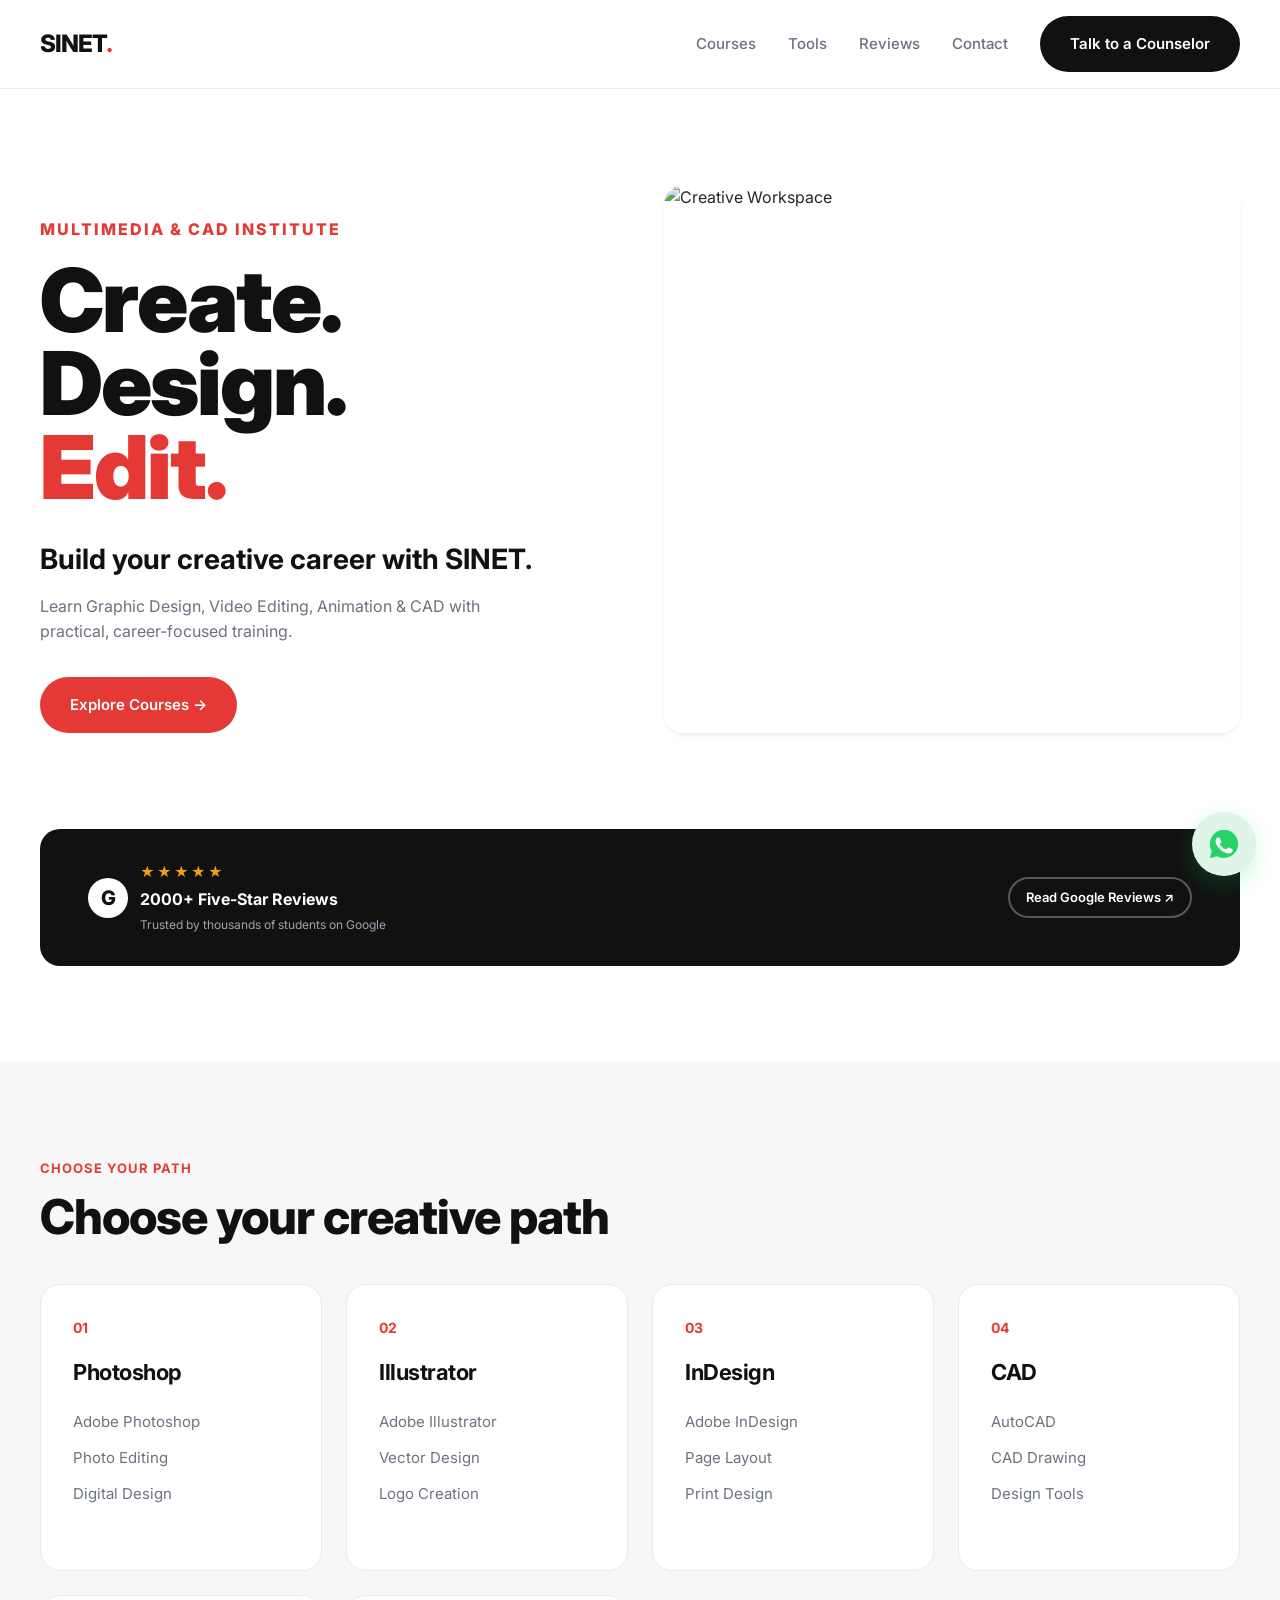
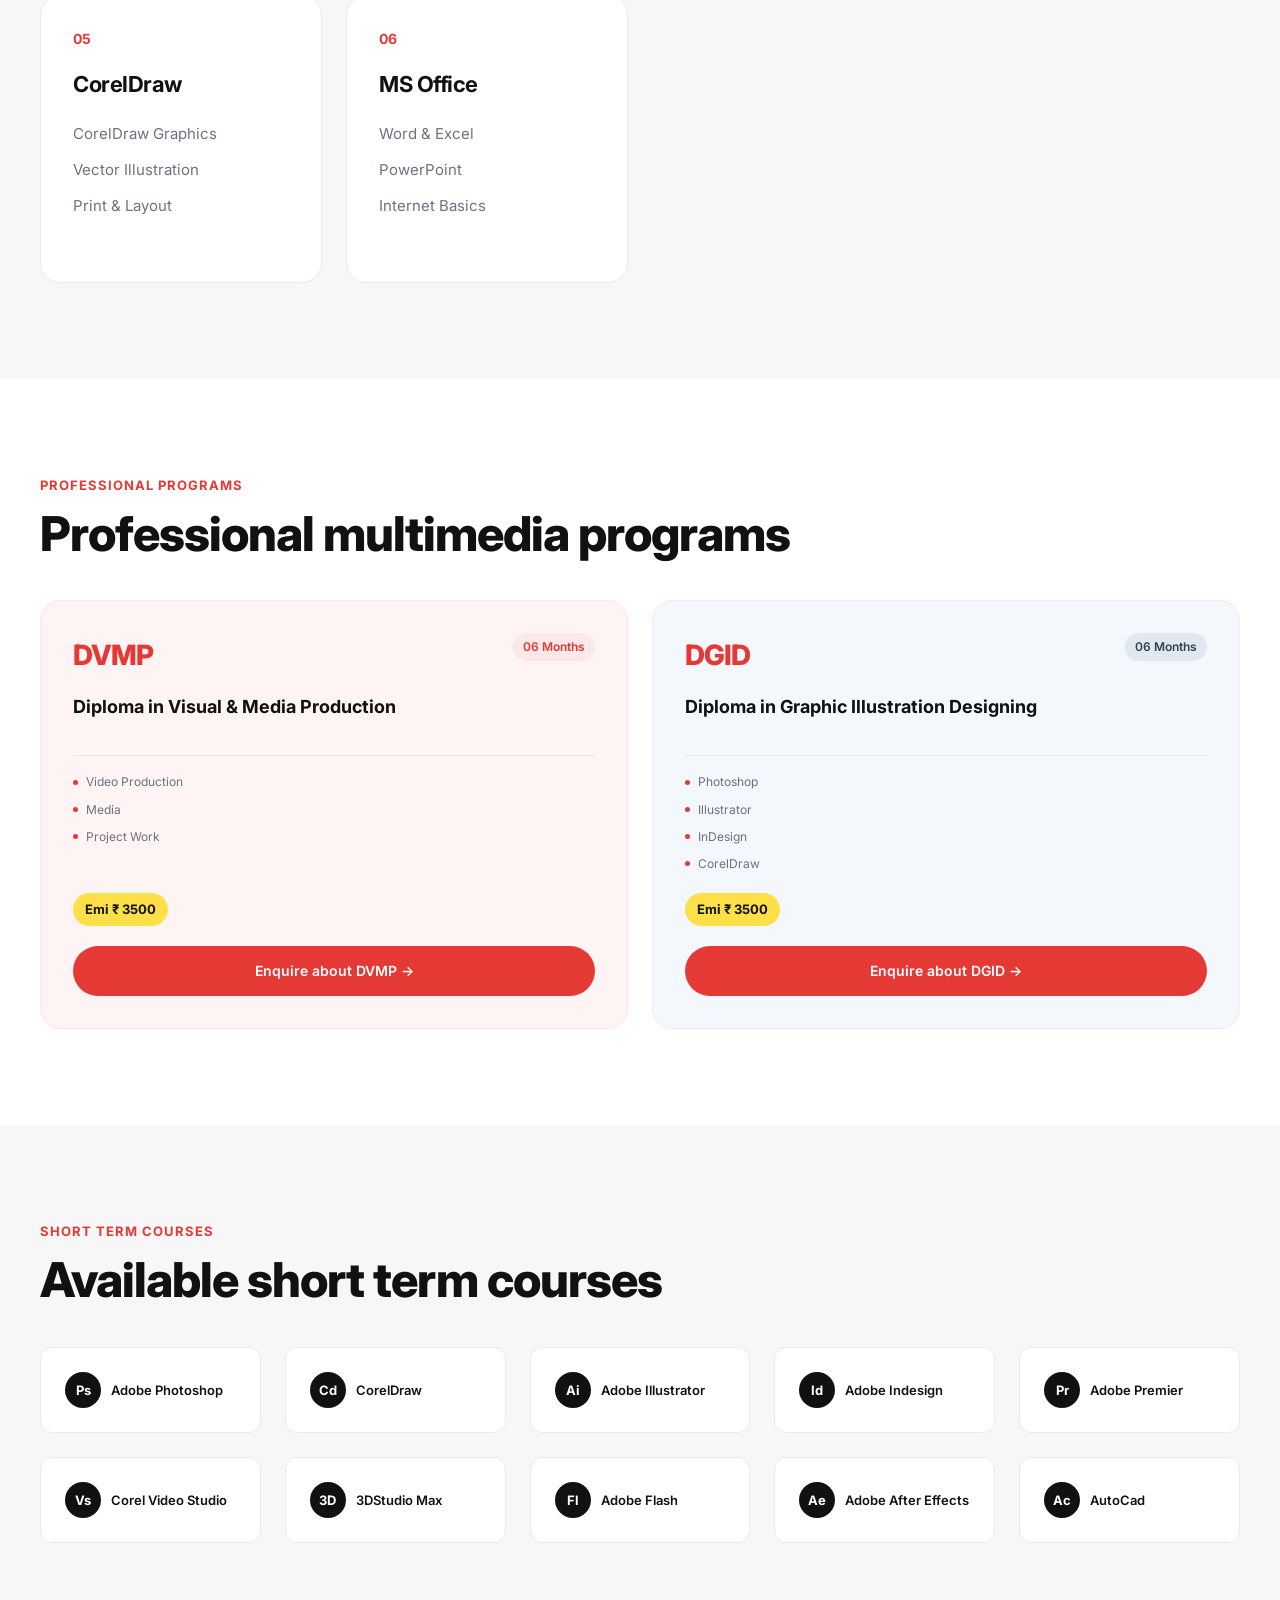
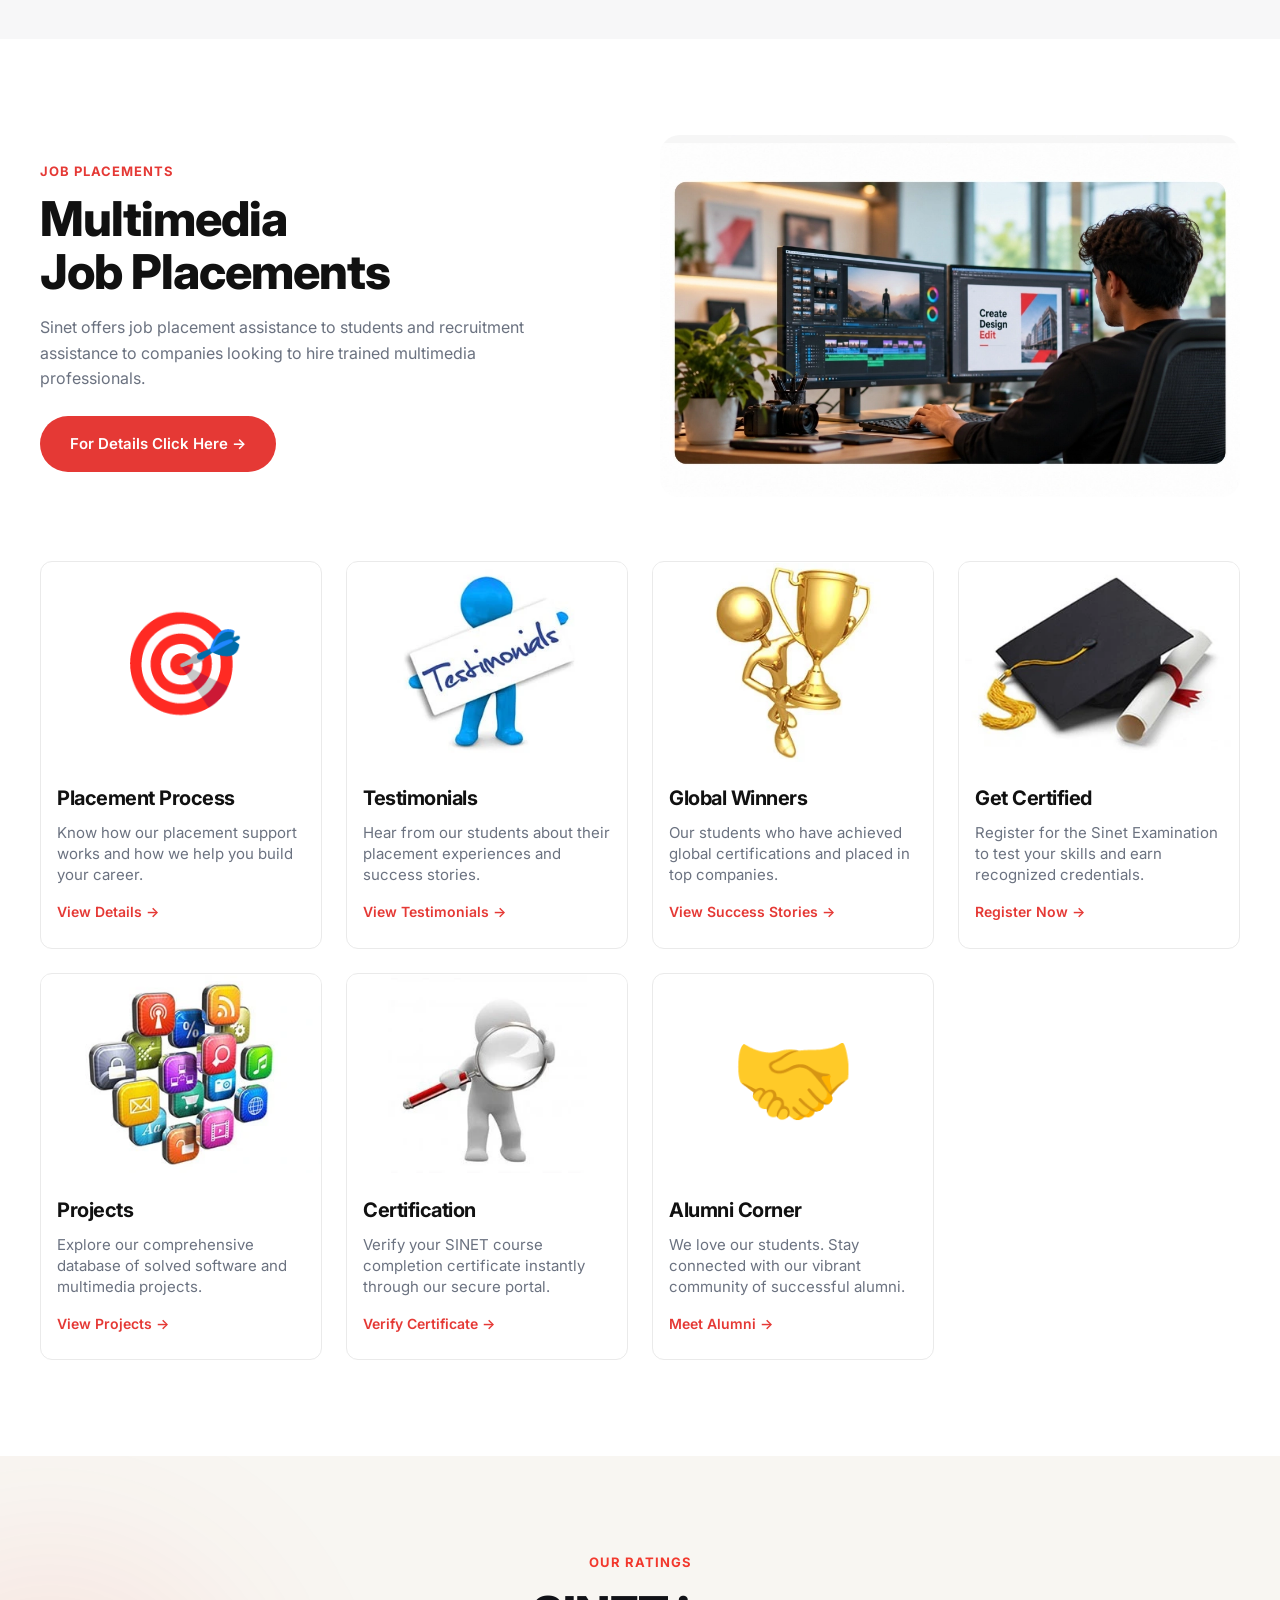
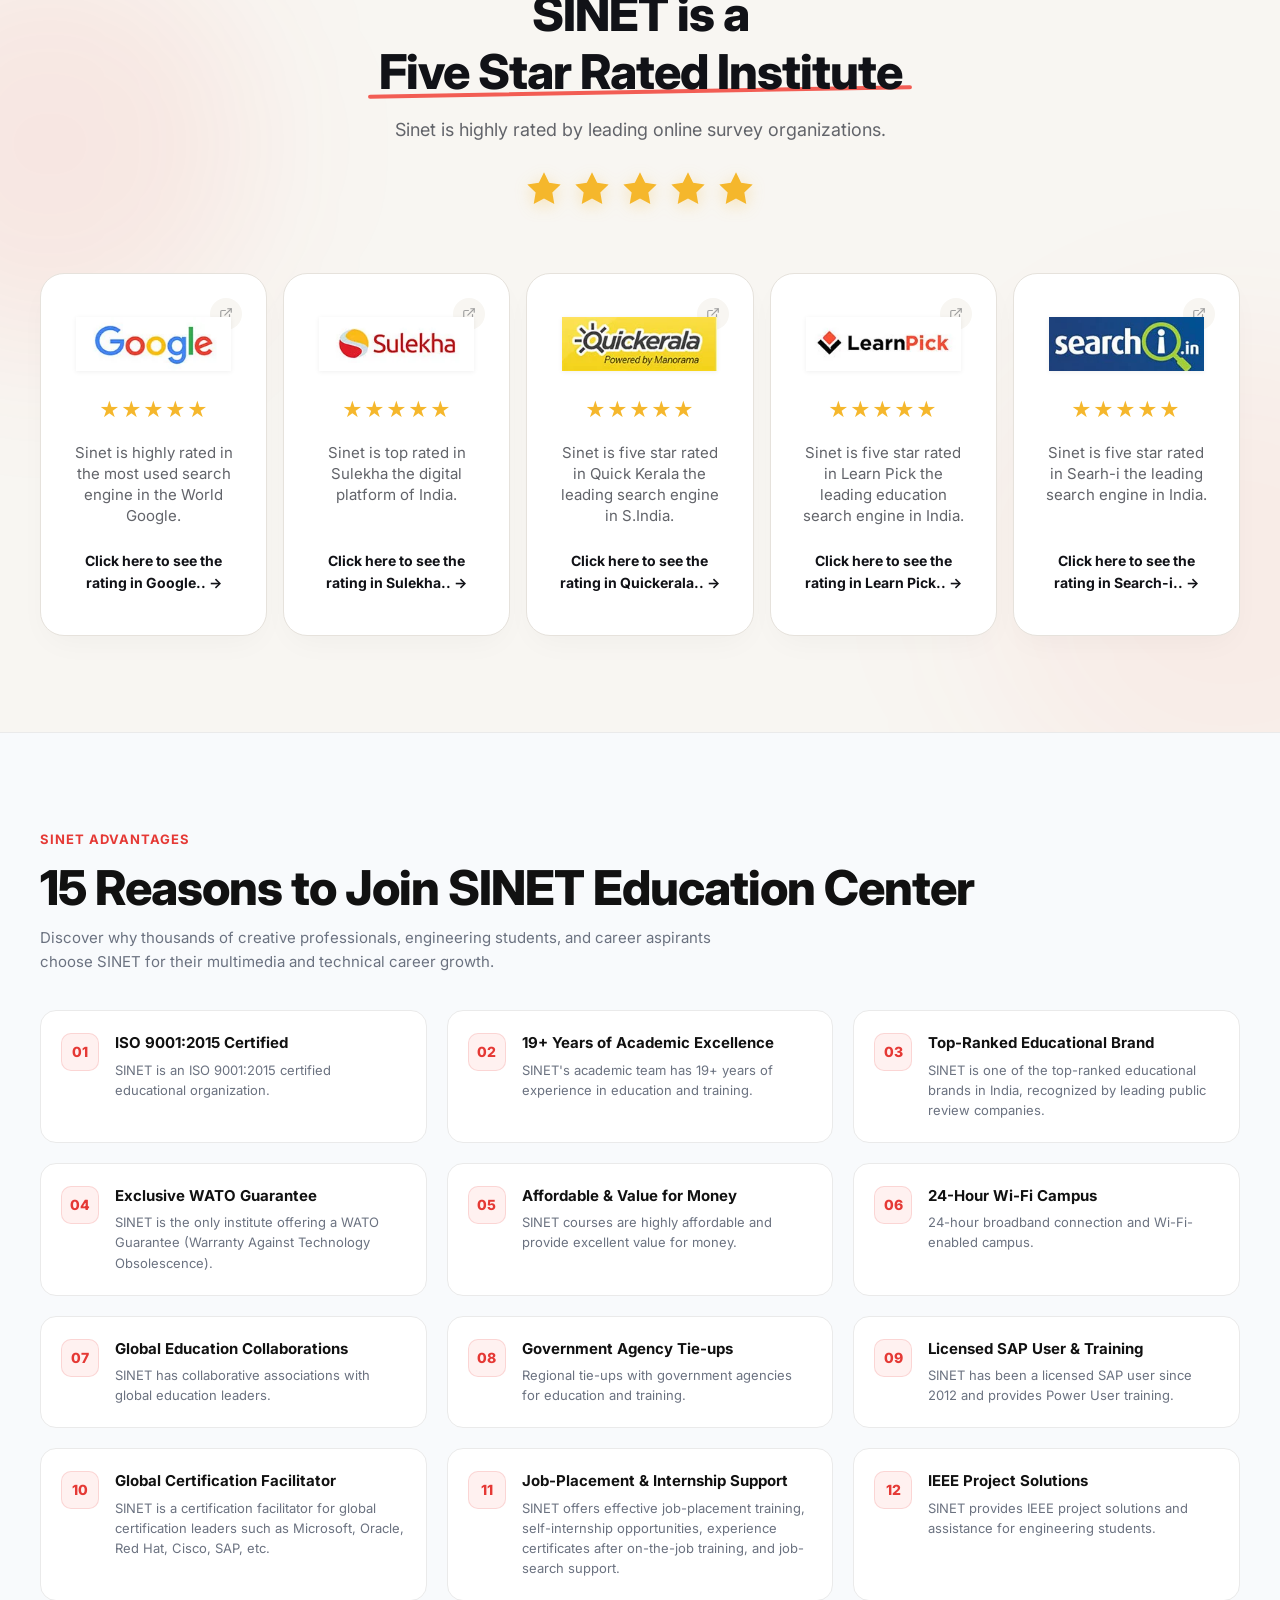
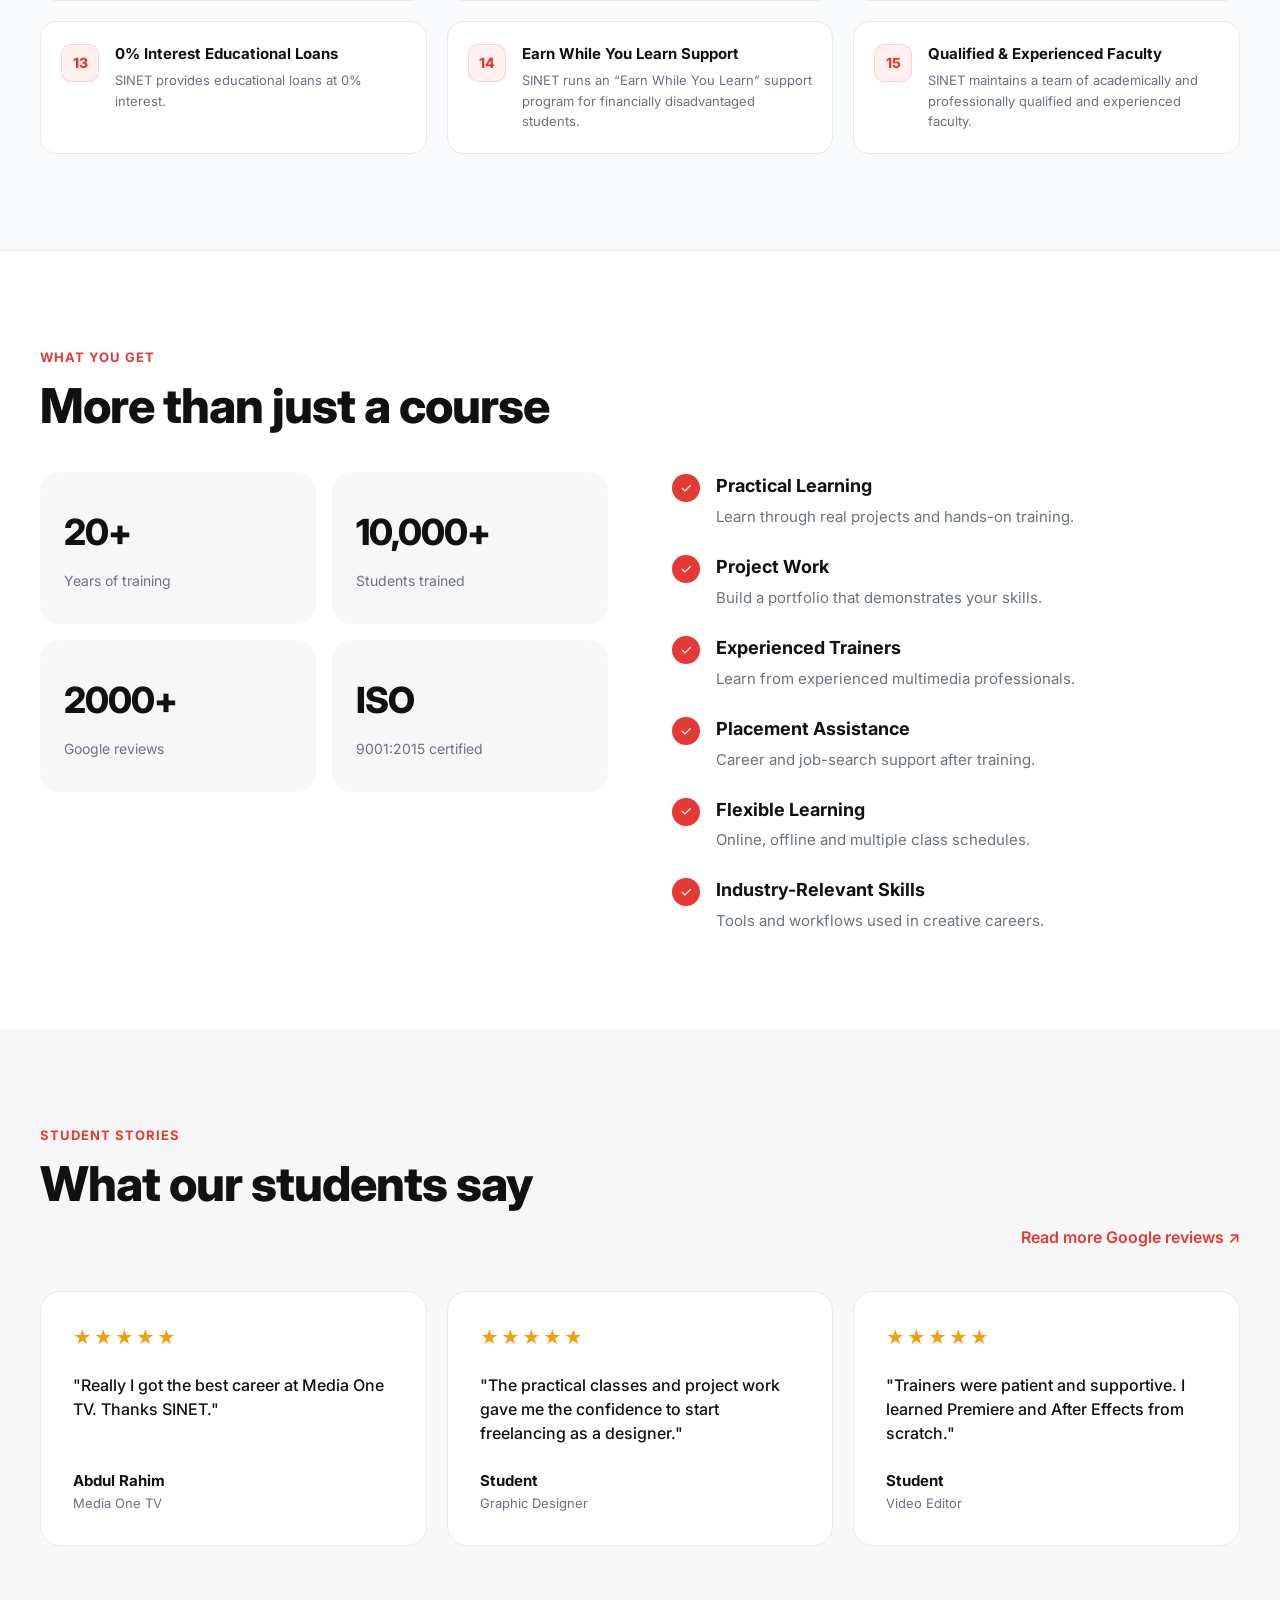
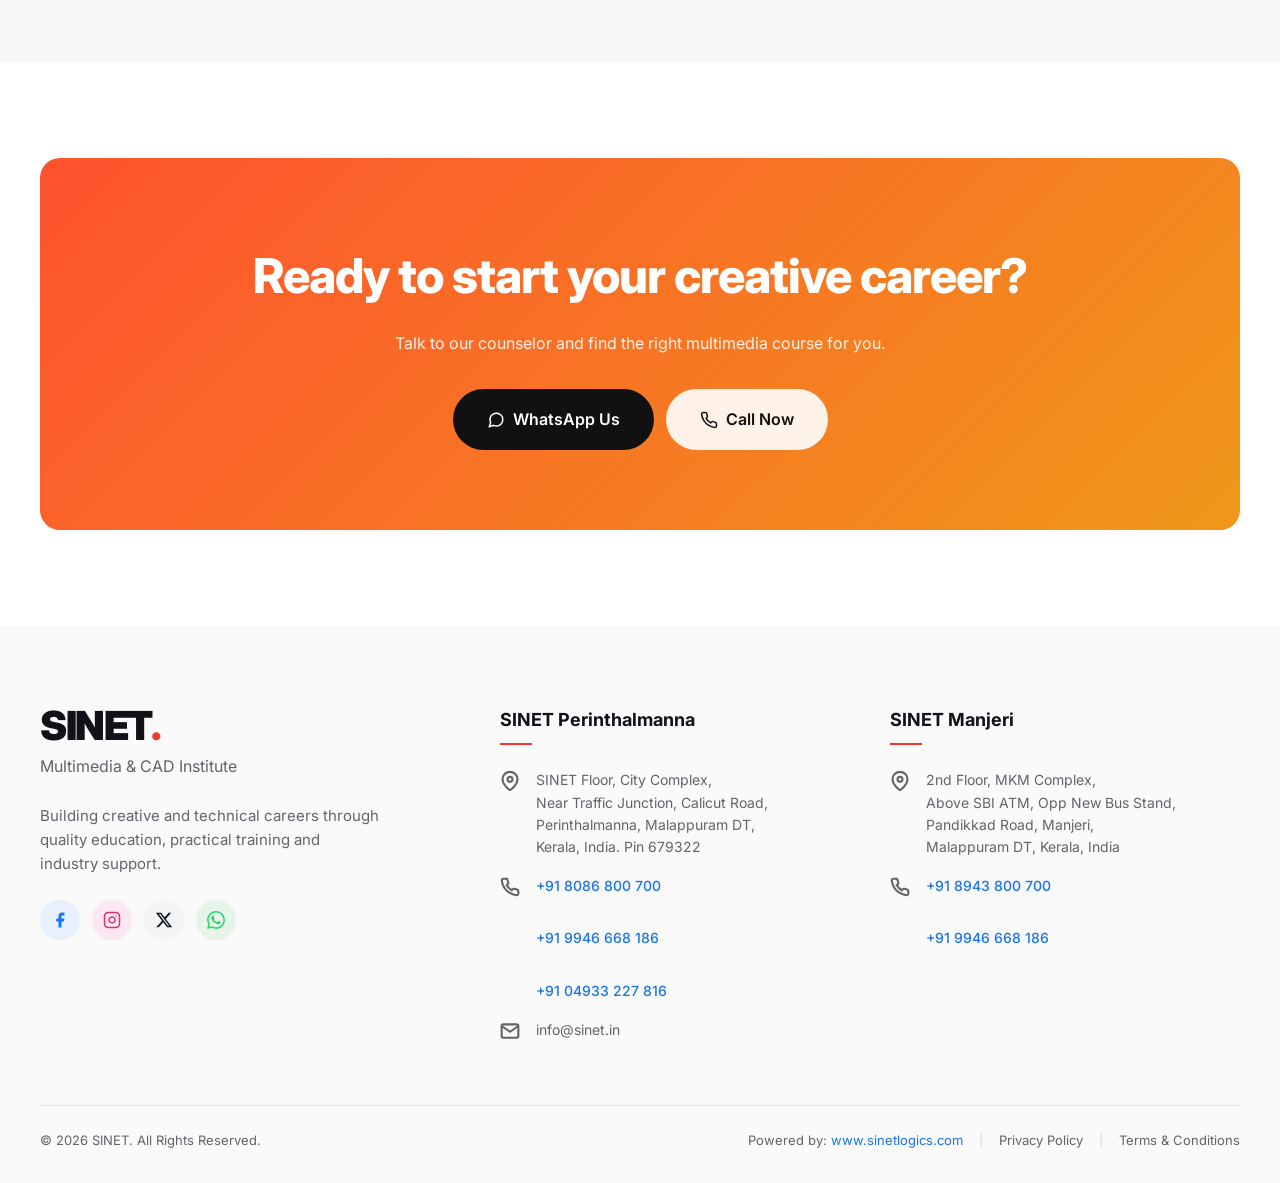
==== index.html @ 3d37bf29 "Add responsive mobile improvements, helpme enquiry page, advantages section, and updated links" ====
<!DOCTYPE html>
<html lang="en">
<head>
    <meta charset="UTF-8">
    <meta name="viewport" content="width=device-width, initial-scale=1.0">
    <title>SINET | Multimedia & CAD Institute</title>
    <meta name="description" content="Learn Graphic Design, Video Editing, Animation & CAD with practical, career-focused training at SINET.">
    
    <!-- Preconnect to Google Fonts & Unsplash -->
    <link rel="preconnect" href="https://fonts.googleapis.com">
    <link rel="preconnect" href="https://fonts.gstatic.com" crossorigin>
    <link rel="preconnect" href="https://images.unsplash.com">
    
    <!-- Preload Hero Image for LCP -->
    <link rel="preload" as="image" href="https://images.unsplash.com/photo-1542744094-3a31f272c490?auto=format&fit=crop&w=326&q=75">

    <!-- Defer Google Fonts -->
    <link rel="preload" as="style" href="https://fonts.googleapis.com/css2?family=Inter:wght@400;500;600;700;800&display=swap">
    <link rel="stylesheet" href="https://fonts.googleapis.com/css2?family=Inter:wght@400;500;600;700;800&display=swap" media="print" onload="this.media='all'">
    <noscript>
        <link rel="stylesheet" href="https://fonts.googleapis.com/css2?family=Inter:wght@400;500;600;700;800&display=swap">
    </noscript>
    
    <style>
/* 
 * SINET Multimedia Institute - Styles
 * Mobile-first, performance-oriented CSS
 */

:root {
  --primary: #E53935;
  --dark: #111111;
  --text: #272727;
  --muted: #6B7280;
  --light: #F7F7F8;
  --white: #FFFFFF;
  --border: #EAEAEA;
  --star: #F59E0B;
  --cta-grad: linear-gradient(135deg, #FF512F 0%, #F09819 100%);
  --shadow-sm: 0 4px 6px -1px rgba(0, 0, 0, 0.05), 0 2px 4px -1px rgba(0, 0, 0, 0.03);
  --shadow-md: 0 10px 15px -3px rgba(0, 0, 0, 0.05), 0 4px 6px -2px rgba(0, 0, 0, 0.025);
  --radius: 20px;
}

/* Base Reset */
* {
  margin: 0;
  padding: 0;
  box-sizing: border-box;
}

html {
  scroll-behavior: smooth;
  overflow-x: hidden;
}

body {
  font-family: 'Inter', system-ui, -apple-system, sans-serif;
  color: var(--text);
  line-height: 1.6;
  background-color: var(--white);
  /* Padding for sticky mobile CTA */
  padding-bottom: 70px; 
  overflow-x: hidden;
}

@media (min-width: 768px) {
  body {
    padding-bottom: 0;
  }
}

a {
  text-decoration: none;
  color: inherit;
}

ul {
  list-style: none;
}

img {
  max-width: 100%;
  height: auto;
  display: block;
}

/* Utilities */
.container {
  width: 100%;
  max-width: 1280px;
  margin: 0 auto;
  padding: 0 24px;
}

@media (max-width: 480px) {
  .container {
    padding: 0 16px;
  }
}

.section {
  padding: 64px 0;
}

.pt-0 {
  padding-top: 0 !important;
}

.bg-light {
  background-color: var(--light);
}

.sr-only {
  position: absolute;
  width: 1px;
  height: 1px;
  padding: 0;
  margin: -1px;
  overflow: hidden;
  clip: rect(0, 0, 0, 0);
  white-space: nowrap;
  border: 0;
}

.primary-text {
  color: var(--primary);
}

/* Buttons */
.btn {
  display: inline-flex;
  align-items: center;
  justify-content: center;
  gap: 8px;
  padding: 14px 28px;
  border-radius: 100px;
  font-weight: 600;
  font-size: 15px;
  cursor: pointer;
  transition: all 0.2s ease;
  border: 2px solid transparent;
}

.btn-primary {
  background-color: var(--primary);
  color: var(--white);
}

.btn-primary:hover {
  background-color: #D32F2F;
}

.btn-dark {
  background-color: var(--dark);
  color: var(--white);
}

.btn-dark:hover {
  background-color: #000;
}

.btn-outline {
  background-color: transparent;
  color: var(--dark);
  border-color: var(--border);
}

.btn-outline:hover {
  border-color: var(--dark);
}

.btn-outline-light {
  background-color: transparent;
  color: var(--white);
  border-color: rgba(255,255,255,0.3);
}

.btn-outline-light:hover {
  border-color: var(--white);
  background-color: rgba(255,255,255,0.1);
}

.bg-white-trans {
  background-color: rgba(255,255,255,0.9);
  color: var(--dark) !important;
  border-color: transparent;
}
.bg-white-trans:hover {
  background-color: #fff;
}

.full-width {
  width: 100%;
}

/* Typography */
.section-label {
  color: var(--primary);
  font-size: 13px;
  font-weight: 700;
  letter-spacing: 1px;
  text-transform: uppercase;
  margin-bottom: 12px;
}

.section-title {
  font-size: clamp(32px, 5vw, 48px);
  font-weight: 800;
  line-height: 1.1;
  color: var(--dark);
  margin-bottom: 40px;
  letter-spacing: -1px;
}

.stars {
  color: var(--star);
  font-size: 18px;
  letter-spacing: 2px;
}

/* 01 - Header */
.header {
  position: sticky;
  top: 0;
  z-index: 100;
  background-color: rgba(255, 255, 255, 0.95);
  backdrop-filter: blur(10px);
  border-bottom: 1px solid var(--border);
  padding: 16px 0;
}

.header-container {
  display: flex;
  justify-content: space-between;
  align-items: center;
}

.logo {
  font-size: 24px;
  font-weight: 800;
  color: var(--dark);
  letter-spacing: -1px;
}

.logo .dot {
  color: var(--primary);
}

.nav {
  display: none;
  align-items: center;
  gap: 32px;
}

.nav-link {
  font-size: 15px;
  font-weight: 500;
  color: var(--muted);
  transition: color 0.2s;
}

.nav-link:hover {
  color: var(--dark);
}

.hamburger {
  background: var(--dark);
  border: none;
  color: var(--white);
  cursor: pointer;
  display: flex;
  align-items: center;
  justify-content: center;
  border-radius: 50%;
  width: 48px;
  height: 48px;
}

/* Mobile Nav Overlay */
.mobile-nav {
  position: fixed;
  top: 0;
  left: 0;
  right: 0;
  bottom: 0;
  z-index: 1000;
  display: flex;
  justify-content: center;
  align-items: center;
  padding: 20px;
  opacity: 0;
  visibility: hidden;
  transition: opacity 0.3s ease;
}

.mobile-nav-backdrop {
  position: absolute;
  top: 0;
  left: 0;
  right: 0;
  bottom: 0;
  background-color: rgba(0,0,0,0.5);
  z-index: 1;
}

.mobile-nav.active {
  opacity: 1;
  visibility: visible;
}

.mobile-nav-inner {
  position: relative;
  z-index: 2;
  background-color: var(--white);
  width: 100%;
  max-width: 400px;
  border-radius: 16px;
  overflow: hidden;
  display: flex;
  flex-direction: column;
  transform: scale(0.95);
  transition: transform 0.3s cubic-bezier(0.175, 0.885, 0.32, 1.275);
}

.mobile-nav.active .mobile-nav-inner {
  transform: scale(1);
}

.mn-header {
  display: flex;
  justify-content: space-between;
  align-items: center;
  padding: 20px 24px;
  border-bottom: 1px solid var(--border);
}

.mn-header .logo {
  font-size: 24px;
  font-weight: 800;
  letter-spacing: -1px;
  color: var(--dark);
}

.mn-header .dot {
  color: var(--primary);
}

.mn-close {
  background: #FFF2F2;
  border: none;
  width: 36px;
  height: 36px;
  border-radius: 50%;
  display: flex;
  align-items: center;
  justify-content: center;
  color: var(--dark);
  cursor: pointer;
}

.mn-list {
  display: flex;
  flex-direction: column;
  padding: 0 24px;
}

.mn-item {
  display: flex;
  align-items: center;
  padding: 20px 0;
  border-bottom: 1px solid var(--border);
  text-decoration: none;
}

.mn-icon {
  width: 48px;
  height: 48px;
  background-color: #FFF2F2;
  border-radius: 50%;
  display: flex;
  align-items: center;
  justify-content: center;
  margin-right: 16px;
  flex-shrink: 0;
}

.mn-text {
  font-size: 18px;
  font-weight: 700;
  color: var(--dark);
  flex-grow: 1;
}

.mn-chevron {
  color: var(--dark);
}

.mn-cta {
  padding: 24px;
}

.mn-footer {
  display: flex;
  gap: 12px;
  padding: 20px 24px;
  background-color: #FAFAFA;
  border-top: 1px solid var(--border);
}

/* 02 - Hero */
.hero {
  padding-top: 32px;
  padding-bottom: 64px;
}

.hero-grid {
  display: grid;
  gap: 16px;
  grid-template-columns: 1.1fr 1fr;
  grid-template-areas:
    "kicker kicker"
    "title visual"
    "subtitle subtitle"
    "desc desc"
    "actions actions";
  align-items: end;
}

.hero-kicker { grid-area: kicker; color: var(--primary); font-size: 14px; font-weight: 800; letter-spacing: 2px; text-transform: uppercase; margin-bottom: 0; }

.hero-title {
  grid-area: title;
  font-size: clamp(36px, 12vw, 88px);
  font-weight: 900;
  line-height: 0.95;
  color: var(--dark);
  margin-bottom: 0;
  letter-spacing: -2px;
}

.hero-title .highlight {
  color: var(--primary);
}

.hero-visual {
  grid-area: visual;
  position: relative;
  border-radius: 20px;
  overflow: hidden;
  box-shadow: var(--shadow-sm);
  margin-bottom: 4px;
}

.hero-img {
  width: 100%;
  height: auto;
  aspect-ratio: 4/3;
  object-fit: cover;
  display: block;
}

.hero-subtitle {
  grid-area: subtitle;
  font-size: clamp(20px, 6vw, 28px);
  font-weight: 700;
  color: var(--dark);
  margin-top: 16px;
  margin-bottom: 0;
  line-height: 1.3;
}

.hero-desc {
  grid-area: desc;
  font-size: 16px;
  color: var(--muted);
  max-width: 500px;
  margin-bottom: 16px;
}

.hero-actions {
  grid-area: actions;
  display: flex;
  flex-direction: column;
  gap: 16px;
}

/* 03 - Google Trust */
.trust-bar {
  background-color: var(--dark);
  border-radius: var(--radius);
  padding: 16px 20px;
  color: var(--white);
  display: flex;
  flex-direction: row;
  flex-wrap: wrap;
  gap: 16px;
  align-items: center;
  justify-content: space-between;
  text-align: left;
}

.trust-left {
  display: flex;
  flex-direction: row;
  align-items: center;
  gap: 12px;
}

.g-logo {
  width: 40px;
  height: 40px;
  flex-shrink: 0;
  background-color: var(--white);
  border-radius: 50%;
  display: flex;
  align-items: center;
  justify-content: center;
  color: var(--dark);
  font-weight: 800;
  font-size: 20px;
}

.trust-text {
  display: flex;
  flex-direction: column;
}

.trust-text .stars {
  font-size: 14px;
  margin-bottom: 4px;
}

.trust-text h3 {
  font-size: 16px;
  font-weight: 700;
  margin-top: 0;
  margin-bottom: 2px;
}

.trust-text p {
  color: #9CA3AF;
  font-size: 12px;
  margin-bottom: 0;
}

.trust-btn {
  width: auto;
  font-size: 13px;
  padding: 8px 16px;
}

.paths-grid {
  display: grid;
  gap: 12px;
  grid-template-columns: repeat(2, 1fr);
}

@media (min-width: 768px) {
  .paths-grid {
    grid-template-columns: repeat(3, 1fr);
  }
}

.path-card {
  background-color: var(--white);
  padding: 16px;
  border-radius: var(--radius);
  border: 1px solid var(--border);
  transition: transform 0.2s, box-shadow 0.2s;
  display: flex;
  flex-direction: column;
  text-decoration: none;
  color: inherit;
}

.path-card:hover {
  transform: translateY(-4px);
  box-shadow: var(--shadow-md);
  border-color: transparent;
}

.path-num {
  font-size: 11px;
  font-weight: 700;
  color: var(--primary);
  margin-bottom: 8px;
}

.path-card h3 {
  font-size: 15px;
  font-weight: 700;
  color: var(--dark);
  margin-bottom: 12px;
  letter-spacing: -0.5px;
}

.path-card ul {
  display: flex;
  flex-direction: column;
  gap: 8px;
  margin-bottom: 0;
  flex-grow: 1;
}

.path-card li {
  color: var(--muted);
  font-size: 12px;
}

/* 05 - Professional Programs */
.programs-grid {
  display: grid;
  gap: 12px;
  grid-template-columns: repeat(2, 1fr);
}

.program-card {
  background-color: var(--white);
  border: 1px solid var(--border);
  border-radius: var(--radius);
  padding: 16px;
  display: flex;
  flex-direction: column;
}

.program-card-pink {
  background-color: #FFF4F4;
  border: 1px solid #FFE5E5;
}

.program-card-light-blue {
  background-color: #F4F7FB;
  border: 1px solid #E9EDF4;
}

.program-header {
  display: flex;
  flex-direction: column;
  justify-content: flex-start;
  align-items: flex-start;
  gap: 8px;
  margin-bottom: 12px;
}

.program-code {
  font-size: 18px;
  font-weight: 800;
  letter-spacing: -1px;
  color: var(--primary);
}

.badge {
  font-size: 10px;
  font-weight: 600;
  padding: 3px 8px;
  border-radius: 100px;
}

.badge-light-red {
  background-color: #FCE8E8;
  color: var(--primary);
}

.badge-light-blue {
  background-color: #E2E8F0;
  color: #334155;
}

.program-name {
  font-size: 14px;
  font-weight: 700;
  line-height: 1.4;
  margin-bottom: 0;
  color: var(--dark);
}

.program-divider {
  border: 0;
  border-top: 1px solid rgba(0,0,0,0.06);
  margin: 12px 0 16px;
}

.program-list {
  list-style: none;
  padding: 0;
  margin: 0 0 20px 0;
  display: flex;
  flex-direction: column;
  gap: 8px;
  flex-grow: 1;
}

.program-list li {
  font-size: 12px;
  color: var(--muted);
  display: flex;
  align-items: center;
  gap: 8px;
}

.program-list li::before {
  content: "";
  width: 5px;
  height: 5px;
  background-color: var(--primary);
  border-radius: 50%;
  flex-shrink: 0;
}

.tag-emi {
  background-color: #FDE047;
  color: var(--dark);
  font-size: 11px;
  font-weight: 700;
  padding: 6px 12px;
  border-radius: 100px;
  border: none;
  align-self: flex-start;
  margin-bottom: 20px;
  display: inline-block;
}

.program-card .btn {
  font-size: clamp(10px, 2.8vw, 12px);
  padding: 10px 4px;
  width: 100%;
  display: flex;
  justify-content: center;
  align-items: center;
  text-align: center;
  white-space: nowrap;
  margin-top: auto;
}

/* 06 - Tools */
.tools-grid {
  display: grid;
  grid-template-columns: repeat(2, 1fr);
  gap: 12px;
}

.tool-item {
  background-color: var(--white);
  padding: 12px 10px;
  border-radius: 12px;
  border: 1px solid var(--border);
  display: flex;
  align-items: center;
  gap: 10px;
  text-decoration: none;
  color: inherit;
  transition: transform 0.2s ease, box-shadow 0.2s ease, border-color 0.2s ease;
}

.tool-item:hover {
  transform: translateY(-2px);
  box-shadow: var(--shadow-sm);
  border-color: #D1D5DB;
}

.tool-icon {
  width: 36px;
  height: 36px;
  background-color: var(--dark);
  color: var(--white);
  border-radius: 50%;
  display: flex;
  align-items: center;
  justify-content: center;
  font-weight: 700;
  font-size: 13px;
  flex-shrink: 0;
}

.tool-name {
  font-size: 13px;
  font-weight: 600;
  line-height: 1.3;
  color: var(--dark);
}

/* 07 - What You Get */
.benefits-container {
  display: flex;
  flex-direction: column;
  gap: 40px;
}

.stats-grid {
  display: grid;
  grid-template-columns: repeat(2, 1fr);
  gap: 16px;
}

.stat-card {
  background-color: var(--light);
  padding: 32px 24px;
  border-radius: var(--radius);
}

.stat-num {
  font-size: clamp(28px, 4vw, 36px);
  font-weight: 800;
  color: var(--dark);
  margin-bottom: 8px;
  letter-spacing: -1px;
}

.stat-desc {
  font-size: 14px;
  color: var(--muted);
}

.benefits-list {
  display: grid;
  gap: 24px;
}

.benefit-item {
  display: flex;
  gap: 16px;
}

.check-icon {
  width: 28px;
  height: 28px;
  background-color: var(--primary);
  color: var(--white);
  border-radius: 50%;
  display: flex;
  align-items: center;
  justify-content: center;
  font-size: 14px;
  flex-shrink: 0;
  margin-top: 2px;
}

.benefit-content h4 {
  font-size: 18px;
  font-weight: 700;
  color: var(--dark);
  margin-bottom: 4px;
}

.benefit-content p {
  font-size: 15px;
  color: var(--muted);
}

/* 08 - Reviews */
.reviews-header {
  margin-bottom: 40px;
}

.link-arrow {
  font-weight: 600;
  display: inline-block;
  margin-top: 16px;
}

.reviews-grid {
  display: flex;
  overflow-x: auto;
  gap: 20px;
  padding-bottom: 20px;
  scroll-snap-type: x mandatory;
  /* Hide scrollbar */
  -ms-overflow-style: none;
  scrollbar-width: none;
}
.reviews-grid::-webkit-scrollbar {
  display: none;
}

.review-card {
  background-color: var(--white);
  padding: 20px 16px;
  border-radius: var(--radius);
  border: 1px solid var(--border);
  min-width: 240px;
  flex-shrink: 0;
  scroll-snap-align: start;
  display: flex;
  flex-direction: column;
}

.review-card .stars {
  font-size: 14px;
  letter-spacing: 1px;
}

.quote {
  font-size: 14px;
  font-weight: 500;
  color: var(--dark);
  margin: 16px 0 20px;
  line-height: 1.4;
  flex-grow: 1;
}

.reviewer {
  display: flex;
  flex-direction: column;
}

.reviewer strong {
  font-size: 14px;
  color: var(--dark);
}

.reviewer span {
  font-size: 12px;
  color: var(--muted);
}

/* 09 - Final CTA */
.cta-banner {
  background: var(--cta-grad);
  border-radius: 20px;
  padding: 40px 16px;
  text-align: center;
  color: var(--white);
}

.cta-banner h2 {
  font-size: clamp(28px, 5vw, 48px);
  font-weight: 800;
  margin-bottom: 16px;
  letter-spacing: -1px;
}

.cta-banner p {
  font-size: 16px;
  opacity: 0.9;
  margin-bottom: 32px;
  max-width: 500px;
  margin-left: auto;
  margin-right: auto;
}

.cta-actions {
  display: flex;
  flex-direction: row;
  justify-content: center;
  gap: 12px;
}

.cta-actions .btn {
  flex: 1;
  width: auto;
  max-width: none;
  padding: 14px 12px;
  font-size: 14px;
  white-space: nowrap;
}

/* 10 - Footer */
.new-footer {
  background-color: #FAFAFA;
  padding: 56px 0 40px;
  color: #62646A;
}

.footer-grid-3 {
  display: grid;
  gap: 32px;
}

.footer-brand-col {
  display: flex;
  flex-direction: column;
  max-width: 340px;
}

.footer-logo {
  font-size: 32px;
  font-weight: 900;
  color: #111217;
  letter-spacing: -1.5px;
  line-height: 1;
  margin-bottom: 8px;
}

.footer-logo .dot {
  color: #F2382D;
}

.footer-tagline {
  font-size: 15px;
  color: #62646A;
  margin-bottom: 20px;
}

.footer-desc {
  font-size: 14px;
  line-height: 1.6;
  margin-bottom: 20px;
}

.footer-socials {
  display: flex;
  gap: 12px;
}

.social-btn {
  width: 40px;
  height: 40px;
  border-radius: 50%;
  display: flex;
  justify-content: center;
  align-items: center;
  transition: transform 0.2s ease;
}

.social-btn:hover {
  transform: translateY(-2px);
}

.social-btn.fb { background: #E8F0FE; color: #1877F2; }
.social-btn.ig { background: #FCE8F3; color: #E1306C; }
.social-btn.x { background: #F3F4F6; color: #0F1419; }
.social-btn.wa { background: #E6F4EA; color: #25D366; }

.footer-branch-col {
  display: flex;
  flex-direction: column;
}

.branch-title {
  font-size: 16px;
  font-weight: 700;
  color: #111217;
  margin-bottom: 8px;
}

.branch-underline {
  width: 32px;
  height: 2px;
  background-color: #F2382D;
  margin-bottom: 20px;
}

.branch-details {
  list-style: none;
  padding: 0;
  margin: 0;
  display: flex;
  flex-direction: column;
  gap: 16px;
}

.branch-details li {
  display: flex;
  gap: 12px;
  align-items: flex-start;
  font-size: 13px;
  line-height: 1.6;
}

.branch-details .icon {
  flex-shrink: 0;
  width: 18px;
  height: 18px;
  margin-top: 2px;
  color: #62646A;
}

.branch-details .phones {
  display: flex;
  flex-direction: column;
  gap: 4px;
}

.branch-details .phones a {
  color: #1A73E8;
  text-decoration: none;
  font-weight: 500;
  transition: text-decoration 0.2s;
}

.branch-details .phones a:hover {
  text-decoration: underline;
}

.email-link {
  color: #62646A;
  text-decoration: none;
}

.email-link:hover {
  text-decoration: underline;
}

.footer-bottom-bar {
  margin-top: 48px;
  padding-top: 24px;
  border-top: 1px solid #E6E2DC;
  display: flex;
  flex-direction: column;
  gap: 16px;
  color: #62646A;
  font-size: 13px;
  text-align: center;
}

.bottom-links a {
  color: #62646A;
  text-decoration: none;
}

.bottom-links a[href^="http"] {
  color: #1A73E8;
}

.bottom-links a:hover {
  text-decoration: underline;
}

.bottom-links .divider {
  margin: 0 12px;
  color: #D1D5DB;
}

/* 11 - Floating WhatsApp CTA */
.floating-wa-btn {
  position: fixed;
  bottom: 24px;
  right: 24px;
  z-index: 90;
  width: 64px;
  height: 64px;
  background-color: #E0F5E9;
  border-radius: 50%;
  display: flex;
  align-items: center;
  justify-content: center;
  box-shadow: 0 8px 24px rgba(37, 211, 102, 0.2);
  transition: transform 0.3s cubic-bezier(0.175, 0.885, 0.32, 1.275);
}

.floating-wa-btn:hover {
  transform: scale(1.1);
}

@media (max-width: 640px) {
  .floating-wa-btn {
    width: 48px;
    height: 48px;
    right: 14px;
    bottom: 16px;
    box-shadow: 0 4px 16px rgba(37, 211, 102, 0.3);
  }
  .floating-wa-btn svg {
    width: 26px;
    height: 26px;
  }
}

.sticky-btn {
  flex: 1;
  display: flex;
  align-items: center;
  justify-content: center;
  gap: 8px;
  padding: 12px;
  border-radius: 12px;
  font-weight: 600;
  font-size: 14px;
  text-decoration: none;
}

.sticky-btn.whatsapp {
  background-color: var(--dark);
  color: var(--white);
}

.sticky-btn.call {
  background-color: transparent;
  color: var(--dark);
  border: 1px solid var(--border);
}

/* Hot Courses Section */
.hot-courses-section {
  background-color: #FDD835;
  padding: 40px 0;
}

.hot-courses-title {
  text-align: center;
  font-size: clamp(26px, 5vw, 38px);
  font-weight: 800;
  color: #1a237e;
  letter-spacing: -0.5px;
  margin-bottom: 36px;
}

.hot-courses-grid {
  display: grid;
  grid-template-columns: repeat(3, 1fr);
  gap: 24px 32px;
}

@media (max-width: 767px) {
  .hot-courses-grid {
    grid-template-columns: repeat(2, 1fr);
    gap: 16px;
  }
}

@media (max-width: 480px) {
  .hot-courses-grid {
    grid-template-columns: repeat(2, 1fr);
    gap: 12px;
  }
}

.hot-course-card {
  display: flex;
  flex-direction: column;
  align-items: flex-start;
  gap: 6px;
  cursor: pointer;
  text-decoration: none;
  padding: 8px 0;
  transition: transform 0.2s ease;
}

.hot-course-card:hover {
  transform: translateY(-3px);
}

.hot-course-name {
  font-size: clamp(17px, 3vw, 22px);
  font-weight: 800;
  color: #1a237e;
  line-height: 1.2;
}

.hot-course-card:hover .hot-course-name {
  color: #E53935;
}

.hot-course-badge {
  display: inline-block;
  background-color: #FDD835;
  border: 2px solid #1a237e;
  color: #1a237e;
  font-size: 12px;
  font-weight: 700;
  padding: 4px 12px;
  border-radius: 100px;
  white-space: nowrap;
}

/* Highlighted fee badge (yellow pill style) */
.hot-course-badge.emi {
  background-color: #FFEE58;
  border-color: transparent;
  box-shadow: inset 0 0 0 2px rgba(26,35,126,0.15);
}

/* 06.5 - Job Placements */
.placement-hero {
  display: grid;
  gap: 40px;
  margin-bottom: 64px;
}

.placement-desc {
  font-size: 16px;
  color: var(--muted);
  max-width: 500px;
}

.placement-visual {
  position: relative;
  border-radius: var(--radius);
}

.handshake-img { width: 100%; aspect-ratio: 16 / 10; object-fit: cover; object-position: center bottom; border-radius: var(--radius); }


.placement-cards {
  display: grid;
  gap: 12px;
  grid-template-columns: repeat(2, 1fr);
}

.p-card { background-color: var(--white); border: 1px solid var(--border); padding: 0; border-radius: 12px; display: flex; flex-direction: column; gap: 0; align-items: stretch; overflow: hidden; transition: transform 0.2s, box-shadow 0.2s; text-decoration: none; color: inherit; cursor: pointer; }

.p-card:hover {
  transform: translateY(-4px);
  box-shadow: var(--shadow-md);
  border-color: transparent;
}

.p-card-icon { flex-shrink: 0; font-size: 100px; display: flex; align-items: center; justify-content: center; width: 100%; min-height: 200px; margin-bottom: 0; }

.card-image-icon { flex-shrink: 0; width: 100%; height: 200px; object-fit: contain; border-radius: 0; }

.p-card-content { display: flex; flex-direction: column; height: 100%; padding: 20px 16px 24px; }

.p-card-content h4 {
  font-size: 15px;
  font-weight: 700;
  color: var(--dark);
  margin-bottom: 6px;
  letter-spacing: -0.5px;
}

.p-card-content p {
  font-size: 12px;
  color: var(--muted);
  margin-bottom: 12px;
  line-height: 1.4;
}

.p-card .link-arrow {
  margin-top: auto;
  font-size: 11px;
}

/* 06.8 - Ratings & Reviews */
.ratings-section {
  background-color: #F8F6F2;
  position: relative;
  overflow: hidden;
  padding: 96px 0;
}

.relative-z {
  position: relative;
  z-index: 10;
}

.bg-shape {
  position: absolute;
  border-radius: 50%;
  filter: blur(80px);
  z-index: 0;
}

.bg-shape-left {
  width: 400px;
  height: 400px;
  background-color: rgba(242, 56, 45, 0.08);
  top: 10%;
  left: -150px;
}

.bg-shape-right {
  width: 500px;
  height: 500px;
  background-color: rgba(242, 56, 45, 0.05);
  bottom: -100px;
  right: -200px;
}

.text-center {
  text-align: center;
}

.accent-orange {
  color: #F2382D;
}

.ratings-title {
  font-size: clamp(32px, 5vw, 48px);
  color: #111217;
  line-height: 1.2;
  margin-bottom: 16px;
}

.highlight-underline {
  position: relative;
  display: inline-block;
  z-index: 1;
}

.highlight-underline::after {
  content: '';
  position: absolute;
  bottom: 6px;
  left: -2%;
  width: 104%;
  height: 4px;
  background-color: #F2382D;
  border-radius: 4px;
  z-index: -1;
  opacity: 0.8;
  transform: rotate(-1deg);
}

.ratings-desc {
  color: #62646A;
  font-size: 18px;
  margin-bottom: 24px;
}

.main-stars {
  display: flex;
  justify-content: center;
  gap: 8px;
  margin-bottom: 64px;
  filter: drop-shadow(0 4px 8px rgba(245, 183, 44, 0.3));
}

.ratings-grid {
  display: grid;
  grid-template-columns: repeat(2, 1fr);
  gap: 12px;
}

.rating-card {
  background-color: #FFFFFF;
  border: 1px solid #E6E2DC;
  border-radius: 12px;
  padding: 16px 12px;
  position: relative;
  display: flex;
  flex-direction: column;
  align-items: center;
  text-align: center;
  box-shadow: 0 12px 32px -8px rgba(0, 0, 0, 0.04);
  transition: transform 0.3s ease, box-shadow 0.3s ease;
  text-decoration: none;
  color: inherit;
}

.rating-card:hover {
  transform: translateY(-4px);
  box-shadow: 0 16px 40px -8px rgba(0, 0, 0, 0.08);
}

.external-link-icon {
  position: absolute;
  top: 8px;
  right: 8px;
  width: 24px;
  height: 24px;
  background-color: #F8F6F2;
  color: #A0A0A0;
  border-radius: 50%;
  display: flex;
  align-items: center;
  justify-content: center;
  transition: background-color 0.2s, color 0.2s;
}

.external-link-icon svg {
  width: 10px;
  height: 10px;
}

.external-link-icon:hover {
  background-color: #F2382D;
  color: #FFF;
}

.card-logo-wrapper {
  position: relative;
  height: 48px;
  display: flex;
  align-items: center;
  justify-content: center;
  margin-bottom: 12px;
}

.rating-logo-img {
  max-width: 135px;
  max-height: 46px;
  width: auto;
  height: auto;
  object-fit: contain;
  display: block;
  filter: drop-shadow(0 1px 2px rgba(0,0,0,0.06));
}

.card-logo {
  position: relative;
  z-index: 1;
}

.card-logo, .card-logo * {
  font-size: 14px !important;
}

.card-logo svg {
  width: 14px !important;
  height: 14px !important;
}

.card-stars {
  color: #F5B72C;
  font-size: 12px;
  letter-spacing: 1px;
  margin-bottom: 12px;
}

.card-text {
  color: #62646A;
  font-size: 11px;
  line-height: 1.4;
  margin-bottom: 16px;
  flex-grow: 1;
}

.card-cta {
  font-size: 10px;
  font-weight: 700;
  color: #111217;
  display: inline-flex;
  align-items: center;
  gap: 4px;
  transition: color 0.2s;
}

.card-cta:hover {
  color: #F2382D;
}

/* 06.9 - SINET Advantages Section */
.advantages-section {
  background-color: #F8FAFC;
  border-top: 1px solid var(--border);
  border-bottom: 1px solid var(--border);
}

.advantages-section .section-title {
  margin-bottom: 12px;
}

.advantages-subtitle {
  color: var(--muted);
  font-size: 15px;
  max-width: 680px;
  line-height: 1.6;
  margin-bottom: 36px;
}

.advantages-grid {
  display: grid;
  grid-template-columns: 1fr;
  gap: 16px;
}

@media (min-width: 640px) {
  .advantages-grid {
    grid-template-columns: repeat(2, 1fr);
    gap: 18px;
  }
}

@media (min-width: 1024px) {
  .advantages-grid {
    grid-template-columns: repeat(3, 1fr);
    gap: 20px;
  }
}

.advantage-card {
  background: var(--white);
  border: 1px solid var(--border);
  border-radius: 16px;
  padding: 22px 20px;
  display: flex;
  gap: 16px;
  align-items: flex-start;
  transition: transform 0.25s ease, box-shadow 0.25s ease, border-color 0.25s ease;
}

.advantage-card:hover {
  transform: translateY(-3px);
  box-shadow: 0 12px 30px -6px rgba(0, 0, 0, 0.08);
  border-color: #CBD5E1;
}

.advantage-num {
  width: 38px;
  height: 38px;
  background: #FFF1F0;
  color: var(--primary);
  font-weight: 800;
  font-size: 14px;
  border-radius: 10px;
  display: flex;
  align-items: center;
  justify-content: center;
  flex-shrink: 0;
  border: 1px solid rgba(229, 57, 53, 0.15);
}

.advantage-content {
  flex: 1;
  min-width: 0;
}

.advantage-title {
  font-size: 15px;
  font-weight: 700;
  color: var(--dark);
  margin-bottom: 6px;
  line-height: 1.35;
  word-wrap: break-word;
}

.advantage-desc {
  font-size: 13px;
  color: var(--muted);
  line-height: 1.55;
  margin: 0;
  word-wrap: break-word;
}

/* Mobile optimizations for Advantages section */
@media (max-width: 640px) {
  .advantages-section {
    padding: 44px 0;
  }

  .advantages-section .section-label {
    margin-bottom: 8px;
    font-size: 12px;
  }

  .advantages-section .section-title {
    font-size: clamp(23px, 6.2vw, 29px);
    line-height: 1.22;
    margin-bottom: 10px;
    letter-spacing: -0.5px;
  }

  .advantages-subtitle {
    font-size: 13.5px;
    line-height: 1.5;
    margin-bottom: 22px;
  }

  .advantages-grid {
    gap: 10px;
  }

  .advantage-card {
    padding: 14px 14px;
    gap: 12px;
    border-radius: 12px;
    box-shadow: 0 2px 8px rgba(0, 0, 0, 0.02);
  }

  .advantage-num {
    width: 32px;
    height: 32px;
    font-size: 13px;
    border-radius: 8px;
  }

  .advantage-title {
    font-size: 14.5px;
    line-height: 1.3;
    margin-bottom: 3px;
  }

  .advantage-desc {
    font-size: 12.5px;
    line-height: 1.45;
  }
}

/* Responsive Breakpoints */

/* Tablet & Up (768px+) */
@media (min-width: 768px) {
  .section {
    padding: 96px 0;
  }
  
  .container {
    padding: 0 40px;
  }

  .hamburger {
    display: none;
  }

  .nav {
    display: flex;
  }

  .hero-grid { grid-template-columns: 1fr 1fr; grid-template-areas: "kicker visual" "title visual" "subtitle visual" "desc visual" "actions visual"; align-items: start; column-gap: 48px; row-gap: 16px; align-content: center; } .hero-visual { grid-row: 1 / -1; } .hero-kicker { font-size: 16px; margin-top: 32px; }
  
  .hero-visual {
    margin-bottom: 0;
    height: 100%;
    min-height: 400px;
  }
  
  .hero-img {
    height: 100%;
    aspect-ratio: auto;
  }

  .hero-actions {
    flex-direction: row;
  }

  .trust-bar {
    flex-direction: row;
    justify-content: space-between;
    text-align: left;
    padding: 32px 48px;
  }

  .trust-left {
    flex-direction: row;
  }

  .trust-btn {
    width: auto;
    flex-shrink: 0;
  }

  .paths-grid {
    grid-template-columns: repeat(2, 1fr);
    gap: 24px;
  }
  .path-card { padding: 32px; }
  .path-num { font-size: 14px; margin-bottom: 16px; }
  .path-card h3 { font-size: 22px; margin-bottom: 20px; }
  .path-card ul { gap: 12px; margin-bottom: 32px; }
  .path-card li { font-size: 15px; }
  .explore-link { font-size: 16px; }

  .programs-grid {
    grid-template-columns: repeat(2, 1fr);
    gap: 24px;
  }
  .program-card { padding: 32px; }
  .program-header { flex-direction: row; justify-content: space-between; margin-bottom: 16px; align-items: flex-start; gap: 0; }
  .program-code { font-size: 28px; }
  .badge { font-size: 12px; padding: 4px 10px; }
  .program-name { font-size: 18px; margin-bottom: 24px; }
  .tags { gap: 8px; margin-bottom: 32px; }
  .tag { font-size: 13px; padding: 6px 12px; }
  .program-card .btn { font-size: 14px; padding: 12px 24px; }

  .tools-grid {
    grid-template-columns: repeat(4, 1fr);
    gap: 24px;
  }
  
  .tool-item {
    padding: 24px;
  }

  .placement-hero {
    grid-template-columns: 1fr 1fr;
    align-items: center;
  }

  .placement-badge {
    top: 32px;
    right: -24px;
  }

  .placement-cards {
    grid-template-columns: repeat(3, 1fr);
    gap: 24px;
  } .p-card-content h4 { font-size: 20px; margin-bottom: 8px; }
  .p-card-content p {
    font-size: 15px;
    margin-bottom: 16px;
  }
  .p-card .link-arrow {
    font-size: 14px;
  }

  .ratings-grid {
    grid-template-columns: repeat(2, 1fr);
    gap: 24px;
  }
  .rating-card {
    padding: 40px 32px;
    border-radius: 24px;
  }
  .external-link-icon {
    top: 24px;
    right: 24px;
    width: 32px;
    height: 32px;
  }
  .external-link-icon svg {
    width: 14px;
    height: 14px;
  }
  .card-logo-wrapper {
    height: 60px;
    margin-bottom: 20px;
  }
  .rating-logo-img {
    max-width: 155px;
    max-height: 55px;
  }

  .card-stars {
    font-size: 20px;
    margin-bottom: 16px;
  }
  .card-text {
    font-size: 15px;
    margin-bottom: 24px;
  }
  .card-cta {
    font-size: 14px;
  }

  .benefits-container {
    flex-direction: row;
    gap: 64px;
    align-items: flex-start;
  }

  .stats-grid {
    flex: 1;
    position: sticky;
    top: 120px;
  }

  .benefits-list {
    flex: 1;
  }

  .reviews-header {
    display: flex;
    justify-content: space-between;
    align-items: flex-end;
  }

  .link-arrow {
    margin-top: 0;
  }

  .reviews-grid {
    overflow-x: visible;
    grid-template-columns: repeat(3, 1fr);
    display: grid;
  }

  .review-card {
    min-width: auto;
    padding: 32px;
  }

  .review-card .stars {
    font-size: 18px;
    letter-spacing: 2px;
  }

  .quote {
    font-size: 16px;
    margin: 20px 0 24px;
    line-height: 1.5;
  }

  .reviewer strong {
    font-size: 15px;
  }

  .reviewer span {
    font-size: 13px;
  }

  .cta-banner {
    padding: 80px 48px;
  }

  .cta-actions {
    flex-direction: row;
    justify-content: center;
  }

  .cta-actions .btn {
    width: auto;
    flex: 0 1 auto;
    padding: 16px 32px;
    font-size: 16px;
  }

  .new-footer {
    padding: 80px 0 32px;
  }

  .footer-grid-3 {
    grid-template-columns: 1.2fr 1fr 1fr;
    gap: 40px;
  }

  .footer-logo { font-size: 40px; }
  .footer-tagline { font-size: 16px; margin-bottom: 24px; }
  .footer-desc { font-size: 15px; margin-bottom: 24px; }
  .branch-title { font-size: 18px; }
  .branch-underline { margin-bottom: 24px; }
  .branch-details li { font-size: 14px; gap: 16px; }
  .branch-details .icon { width: 20px; height: 20px; }

  .footer-bottom-bar {
    margin-top: 64px;
    flex-direction: row;
    justify-content: space-between;
    text-align: left;
  }

  /* Floating WA button is visible on desktop too */
}

/* Desktop Large (1024px+) */
@media (min-width: 1024px) {
  .paths-grid {
    grid-template-columns: repeat(4, 1fr);
  }
  
  .tools-grid {
    grid-template-columns: repeat(5, 1fr);
  }

  .ratings-grid {
    grid-template-columns: repeat(5, 1fr);
    gap: 16px;
  }

  .placement-cards {
    grid-template-columns: repeat(4, 1fr);
  }
}

</style>
</head>
<body>
    <!-- SEO Hidden H1 -->
    <h1 class="sr-only">Multimedia Courses in Perinthalmanna | SINET</h1>

    <!-- 01 - Header -->
    <header class="header">
        <div class="container header-container">
            <a href="#" class="logo">SINET<span class="dot">.</span></a>
            
            <button class="hamburger" aria-label="Toggle menu">
                <svg width="24" height="24" viewBox="0 0 24 24" fill="none" stroke="currentColor" stroke-width="2" stroke-linecap="round" stroke-linejoin="round">
                    <line x1="3" y1="12" x2="21" y2="12"></line>
                    <line x1="3" y1="6" x2="21" y2="6"></line>
                    <line x1="3" y1="18" x2="21" y2="18"></line>
                </svg>
            </button>

            <nav class="nav">
                <a href="#paths" class="nav-link">Courses</a>
                <a href="#tools" class="nav-link">Tools</a>
                <a href="#reviews" class="nav-link">Reviews</a>
                <a href="#contact" class="nav-link">Contact</a>
                <a href="#contact" class="btn btn-dark">Talk to a Counselor</a>
            </nav>
        </div>
    </header>

    <!-- Mobile Navigation Overlay -->
    <div class="mobile-nav">
        <div class="mobile-nav-backdrop"></div>
        <div class="mobile-nav-inner">
            <div class="mn-header">
                <div class="logo">SINET<span class="dot">.</span></div>
                <button class="mn-close" aria-label="Close menu">
                    <svg width="20" height="20" viewBox="0 0 24 24" fill="none" stroke="currentColor" stroke-width="2" stroke-linecap="round" stroke-linejoin="round"><line x1="18" y1="6" x2="6" y2="18"></line><line x1="6" y1="6" x2="18" y2="18"></line></svg>
                </button>
            </div>
            
            <div class="mn-list">
                <a href="#paths" class="mn-item mobile-nav-link">
                    <div class="mn-icon"><svg width="24" height="24" viewBox="0 0 24 24" fill="none" stroke="#F2382D" stroke-width="2" stroke-linecap="round" stroke-linejoin="round"><path d="M22 10v6M2 10l10-5 10 5-10 5z"></path><path d="M6 12v5c3 3 9 3 12 0v-5"></path></svg></div>
                    <span class="mn-text">Courses</span>
                    <svg class="mn-chevron" width="20" height="20" viewBox="0 0 24 24" fill="none" stroke="currentColor" stroke-width="2"><polyline points="9 18 15 12 9 6"></polyline></svg>
                </a>
                <a href="#tools" class="mn-item mobile-nav-link">
                    <div class="mn-icon"><svg width="24" height="24" viewBox="0 0 24 24" fill="none" stroke="#F2382D" stroke-width="2" stroke-linecap="round" stroke-linejoin="round"><path d="M14.7 6.3a1 1 0 0 0 0 1.4l1.6 1.6a1 1 0 0 0 1.4 0l3.77-3.77a6 6 0 0 1-7.94 7.94l-6.91 6.91a2.12 2.12 0 0 1-3-3l6.91-6.91a6 6 0 0 1 7.94-7.94l-3.76 3.76z"></path></svg></div>
                    <span class="mn-text">Tools</span>
                    <svg class="mn-chevron" width="20" height="20" viewBox="0 0 24 24" fill="none" stroke="currentColor" stroke-width="2"><polyline points="9 18 15 12 9 6"></polyline></svg>
                </a>
                <a href="#reviews" class="mn-item mobile-nav-link">
                    <div class="mn-icon"><svg width="24" height="24" viewBox="0 0 24 24" fill="none" stroke="#F2382D" stroke-width="2" stroke-linecap="round" stroke-linejoin="round"><polygon points="12 2 15.09 8.26 22 9.27 17 14.14 18.18 21.02 12 17.77 5.82 21.02 7 14.14 2 9.27 8.91 8.26 12 2"></polygon></svg></div>
                    <span class="mn-text">Reviews</span>
                    <svg class="mn-chevron" width="20" height="20" viewBox="0 0 24 24" fill="none" stroke="currentColor" stroke-width="2"><polyline points="9 18 15 12 9 6"></polyline></svg>
                </a>
                <a href="#contact" class="mn-item mobile-nav-link">
                    <div class="mn-icon"><svg width="24" height="24" viewBox="0 0 24 24" fill="none" stroke="#F2382D" stroke-width="2" stroke-linecap="round" stroke-linejoin="round"><path d="M22 16.92v3a2 2 0 0 1-2.18 2 19.79 19.79 0 0 1-8.63-3.07 19.5 19.5 0 0 1-6-6 19.79 19.79 0 0 1-3.07-8.67A2 2 0 0 1 4.11 2h3a2 2 0 0 1 2 1.72 12.84 12.84 0 0 0 .7 2.81 2 2 0 0 1-.45 2.11L8.09 9.91a16 16 0 0 0 6 6l1.27-1.27a2 2 0 0 1 2.11-.45 12.84 12.84 0 0 0 2.81.7A2 2 0 0 1 22 16.92z"></path></svg></div>
                    <span class="mn-text">Contact</span>
                    <svg class="mn-chevron" width="20" height="20" viewBox="0 0 24 24" fill="none" stroke="currentColor" stroke-width="2"><polyline points="9 18 15 12 9 6"></polyline></svg>
                </a>
            </div>

            <div class="mn-cta">
                <a href="#contact" class="btn btn-primary full-width mobile-nav-link" style="display: flex; gap: 8px; border-radius: 100px; padding: 16px; font-size: 16px;">
                    <svg width="20" height="20" viewBox="0 0 24 24" fill="none" stroke="currentColor" stroke-width="2" stroke-linecap="round" stroke-linejoin="round"><path d="M21 11.5a8.38 8.38 0 0 1-.9 3.8 8.5 8.5 0 0 1-7.6 4.7 8.38 8.38 0 0 1-3.8-.9L3 21l1.9-5.7a8.38 8.38 0 0 1-.9-3.8 8.5 8.5 0 0 1 4.7-7.6 8.38 8.38 0 0 1 3.8-.9h.5a8.48 8.48 0 0 1 8 8v.5z"></path></svg>
                    Talk to a Counselor &rarr;
                </a>
            </div>

            <div class="mn-footer">
                <a href="https://wa.me/918086800700" target="_blank" rel="noopener" class="sticky-btn whatsapp">
                    <svg width="18" height="18" viewBox="0 0 24 24" fill="none" stroke="currentColor" stroke-width="2" stroke-linecap="round" stroke-linejoin="round"><path d="M21 11.5a8.38 8.38 0 0 1-.9 3.8 8.5 8.5 0 0 1-7.6 4.7 8.38 8.38 0 0 1-3.8-.9L3 21l1.9-5.7a8.38 8.38 0 0 1-.9-3.8 8.5 8.5 0 0 1 4.7-7.6 8.38 8.38 0 0 1 3.8-.9h.5a8.48 8.48 0 0 1 8 8v.5z"></path></svg>
                    WhatsApp
                </a>
                <a href="tel:+918086800700" class="sticky-btn call">
                    <svg width="18" height="18" viewBox="0 0 24 24" fill="none" stroke="currentColor" stroke-width="2" stroke-linecap="round" stroke-linejoin="round"><path d="M22 16.92v3a2 2 0 0 1-2.18 2 19.79 19.79 0 0 1-8.63-3.07 19.5 19.5 0 0 1-6-6 19.79 19.79 0 0 1-3.07-8.67A2 2 0 0 1 4.11 2h3a2 2 0 0 1 2 1.72 12.84 12.84 0 0 0 .7 2.81 2 2 0 0 1-.45 2.11L8.09 9.91a16 16 0 0 0 6 6l1.27-1.27a2 2 0 0 1 2.11-.45 12.84 12.84 0 0 0 2.81.7A2 2 0 0 1 22 16.92z"></path></svg>
                    Call Now
                </a>
            </div>
        </div>
    </div>

    <!-- 02 - Hero -->
    <section class="section hero">
        <div class="container hero-grid">
            <p class="hero-kicker">MULTIMEDIA & CAD INSTITUTE</p>
            <div class="hero-title">
                Create.<br>Design.<br><span class="highlight">Edit.</span>
            </div>
            <div class="hero-visual">
                <img src="https://images.unsplash.com/photo-1542744094-3a31f272c490?auto=format&fit=crop&w=326&q=75" alt="Creative Workspace" width="350" height="262" loading="eager" fetchpriority="high" class="hero-img">
            </div>
            <p class="hero-subtitle">Build your creative career with SINET.</p>
            <p class="hero-desc">Learn Graphic Design, Video Editing, Animation & CAD with practical, career-focused training.</p>
            <div class="hero-actions">
                <a href="#paths" class="btn btn-primary">Explore Courses &rarr;</a>
            </div>
        </div>
    </section>

    <!-- 03 - Google Trust -->
    <section class="section pt-0">
        <div class="container">
            <div class="trust-bar">
                <div class="trust-left">
                    <div class="g-logo">G</div>
                    <div class="trust-text">
                        <div class="stars">★★★★★</div>
                        <h3>2000+ Five-Star Reviews</h3>
                        <p>Trusted by thousands of students on Google</p>
                    </div>
                </div>
                <a href="#" class="btn btn-outline-light trust-btn">Read Google Reviews &nearr;</a>
            </div>
        </div>
    </section>

    <!-- 04 - Creative Paths -->
    <section id="paths" class="section bg-light">
        <div class="container">
            <p class="section-label">CHOOSE YOUR PATH</p>
            <h2 class="section-title">Choose your creative path</h2>
            
            <div class="paths-grid">

                <!-- Photoshop -->
                <a href="https://www.sinet.in/Multimedia/photoshop-course-in-perinthalmanna-malappuram/" class="path-card" target="_blank" rel="noopener">
                    <span class="path-num">01</span>
                    <h3>Photoshop</h3>
                    <ul>
                        <li>Adobe Photoshop</li>
                        <li>Photo Editing</li>
                        <li>Digital Design</li>
                    </ul>
                </a>

                <!-- Illustrator -->
                <a href="helpme.html?course=Illustrator" class="path-card" target="_blank" rel="noopener">
                    <span class="path-num">02</span>
                    <h3>Illustrator</h3>
                    <ul>
                        <li>Adobe Illustrator</li>
                        <li>Vector Design</li>
                        <li>Logo Creation</li>
                    </ul>
                </a>

                <!-- InDesign -->
                <a href="helpme.html?course=InDesign" class="path-card" target="_blank" rel="noopener">
                    <span class="path-num">03</span>
                    <h3>InDesign</h3>
                    <ul>
                        <li>Adobe InDesign</li>
                        <li>Page Layout</li>
                        <li>Print Design</li>
                    </ul>
                </a>

                <!-- CAD -->
                <a href="helpme.html?course=CAD" class="path-card" target="_blank" rel="noopener">
                    <span class="path-num">04</span>
                    <h3>CAD</h3>
                    <ul>
                        <li>AutoCAD</li>
                        <li>CAD Drawing</li>
                        <li>Design Tools</li>
                    </ul>
                </a>

                <!-- CorelDraw -->
                <a href="https://www.sinet.in/coreldraw-course-in-perinthalmanna-malappuram/index.html" class="path-card" target="_blank" rel="noopener">
                    <span class="path-num">05</span>
                    <h3>CorelDraw</h3>
                    <ul>
                        <li>CorelDraw Graphics</li>
                        <li>Vector Illustration</li>
                        <li>Print &amp; Layout</li>
                    </ul>
                </a>

                <!-- MS Office -->
                <a href="https://www.sinet.in/mso-microsoft-office-word-excel-powerpoint-internet-course/index.html" class="path-card" target="_blank" rel="noopener">
                    <span class="path-num">06</span>
                    <h3>MS Office</h3>
                    <ul>
                        <li>Word &amp; Excel</li>
                        <li>PowerPoint</li>
                        <li>Internet Basics</li>
                    </ul>
                </a>

            </div>
        </div>
    </section>


    <!-- 05 - Professional Programs -->
    <section class="section">
        <div class="container">
            <p class="section-label">PROFESSIONAL PROGRAMS</p>
            <h2 class="section-title">Professional multimedia programs</h2>
            
            <div class="programs-grid">
                <!-- Course 1: DVMP -->
                <div class="program-card program-card-pink">
                    <div class="program-header">
                        <h3 class="program-code">DVMP</h3>
                        <span class="badge badge-light-red">06 Months</span>
                    </div>
                    <h4 class="program-name">Diploma in Visual & Media Production</h4>
                    
                    <hr class="program-divider">
                    
                    <ul class="program-list">
                        <li>Video Production</li>
                        <li>Media</li>
                        <li>Project Work</li>
                    </ul>
                    
                    <span class="tag tag-emi">Emi ₹ 3500</span>
                    
                    <a href="https://www.sinet.in/multimedia-courses-in-perinthalmanna-manjeri-malappuram/diploma-in-visual-media-production.html" target="_blank" rel="noopener" class="btn btn-primary full-width">Enquire about DVMP &rarr;</a>
                </div>

                <!-- Course 2: DGID -->
                <div class="program-card program-card-light-blue">
                    <div class="program-header">
                        <h3 class="program-code">DGID</h3>
                        <span class="badge badge-light-blue">06 Months</span>
                    </div>
                    <h4 class="program-name">Diploma in Graphic Illustration Designing</h4>
                    
                    <hr class="program-divider">
                    
                    <ul class="program-list">
                        <li>Photoshop</li>
                        <li>Illustrator</li>
                        <li>InDesign</li>
                        <li>CorelDraw</li>
                    </ul>
                    
                    <span class="tag tag-emi">Emi ₹ 3500</span>
                    
                    <a href="https://www.sinet.in/multimedia/dgid.html" target="_blank" rel="noopener" class="btn btn-primary full-width">Enquire about DGID &rarr;</a>
                </div>
            </div>
        </div>
    </section>

    <!-- 06 - Short Term Courses -->
    <section id="tools" class="section bg-light">
        <div class="container">
            <p class="section-label">SHORT TERM COURSES</p>
            <h2 class="section-title">Available short term courses</h2>
            
            <div class="tools-grid">
                <a href="https://www.sinet.in/multimedia/photoshop-course-in-perinthalmanna-malappuram/" target="_blank" rel="noopener" class="tool-item">
                    <div class="tool-icon">Ps</div>
                    <span class="tool-name">Adobe Photoshop</span>
                </a>
                <a href="https://www.sinet.in/coreldraw-course-in-perinthalmanna-malappuram/" target="_blank" rel="noopener" class="tool-item">
                    <div class="tool-icon">Cd</div>
                    <span class="tool-name">CorelDraw</span>
                </a>
                <a href="helpme.html?course=Illustrator" target="_blank" rel="noopener" class="tool-item">
                    <div class="tool-icon">Ai</div>
                    <span class="tool-name">Adobe Illustrator</span>
                </a>
                <a href="helpme.html?course=InDesign" target="_blank" rel="noopener" class="tool-item">
                    <div class="tool-icon">Id</div>
                    <span class="tool-name">Adobe Indesign</span>
                </a>
                <a href="helpme.html?course=Adobe%20Premier" target="_blank" rel="noopener" class="tool-item">
                    <div class="tool-icon">Pr</div>
                    <span class="tool-name">Adobe Premier</span>
                </a>
                <a href="helpme.html?course=Corel%20Video%20Studio" target="_blank" rel="noopener" class="tool-item">
                    <div class="tool-icon">Vs</div>
                    <span class="tool-name">Corel Video Studio</span>
                </a>
                <a href="helpme.html?course=3DStudio%20Max" target="_blank" rel="noopener" class="tool-item">
                    <div class="tool-icon">3D</div>
                    <span class="tool-name">3DStudio Max</span>
                </a>
                <a href="helpme.html?course=Adobe%20Flash" target="_blank" rel="noopener" class="tool-item">
                    <div class="tool-icon">Fl</div>
                    <span class="tool-name">Adobe Flash</span>
                </a>
                <a href="helpme.html?course=Adobe%20After%20Effects" target="_blank" rel="noopener" class="tool-item">
                    <div class="tool-icon">Ae</div>
                    <span class="tool-name">Adobe After Effects</span>
                </a>
                <a href="helpme.html?course=CAD" target="_blank" rel="noopener" class="tool-item">
                    <div class="tool-icon">Ac</div>
                    <span class="tool-name">AutoCad</span>
                </a>
            </div>
        </div>
    </section>

    <!-- 06.5 - Job Placements -->
    <section id="placements" class="section">
        <div class="container">
            <div class="placement-hero">
                <div class="placement-content">
                    <p class="section-label">JOB PLACEMENTS</p>
                    <h2 class="section-title" style="margin-bottom: 16px;">Multimedia<br>Job Placements</h2>
                    <p class="placement-desc">Sinet offers job placement assistance to students and recruitment assistance to companies looking to hire trained multimedia professionals.</p>
                    <a href="https://www.sinet.in/Job-Placements/index.html" target="_blank" rel="noopener" class="btn btn-primary" style="margin-top: 24px;">For Details Click Here &rarr;</a>
                </div>
                <div class="placement-visual">
                    <a href="https://www.sinet.in/Job-Placements/index.html" target="_blank" rel="noopener">
                        <img src="images/placement-hero.webp" alt="Multimedia Job Placements" class="handshake-img">
                    </a>
                </div>
            </div>

            <div class="placement-cards">
                <a href="https://www.sinet.in/Job-Placements/index.html" target="_blank" rel="noopener" class="p-card">
                    <div class="p-card-icon">🎯</div>
                    <div class="p-card-content">
                        <h4>Placement Process</h4>
                        <p>Know how our placement support works and how we help you build your career.</p>
                        <span class="primary-text link-arrow">View Details &rarr;</span>
                    </div>
                </a>
                <a href="https://www.sinet.in/sinet_happy_students.html" target="_blank" rel="noopener" class="p-card">
                    <div class="p-card-icon"><img src="images/testimonials.webp" alt="Testimonials" class="card-image-icon"></div>
                    <div class="p-card-content">
                        <h4>Testimonials</h4>
                        <p>Hear from our students about their placement experiences and success stories.</p>
                        <span class="primary-text link-arrow">View Testimonials &rarr;</span>
                    </div>
                </a>
                <a href="https://www.sinet.in/Global_Certifications/winners_rank_holders.html" target="_blank" rel="noopener" class="p-card">
                    <div class="p-card-icon"><img src="images/trophy.webp" alt="Global Winners" class="card-image-icon"></div>
                    <div class="p-card-content">
                        <h4>Global Winners</h4>
                        <p>Our students who have achieved global certifications and placed in top companies.</p>
                        <span class="primary-text link-arrow">View Success Stories &rarr;</span>
                    </div>
                </a>
                <a href="https://www.sinet.in/certificates/" target="_blank" rel="noopener" class="p-card">
                    <div class="p-card-icon"><img src="images/gradcap.webp" alt="Get Certified" class="card-image-icon"></div>
                    <div class="p-card-content">
                        <h4>Get Certified</h4>
                        <p>Register for the Sinet Examination to test your skills and earn recognized credentials.</p>
                        <span class="primary-text link-arrow">Register Now &rarr;</span>
                    </div>
                </a>
                <a href="https://www.sinet.in/Software%20Projects/Projects.aspx" target="_blank" rel="noopener" class="p-card">
                    <div class="p-card-icon"><img src="images/projects.webp" alt="Projects" class="card-image-icon"></div>
                    <div class="p-card-content">
                        <h4>Projects</h4>
                        <p>Explore our comprehensive database of solved software and multimedia projects.</p>
                        <span class="primary-text link-arrow">View Projects &rarr;</span>
                    </div>
                </a>
                <a href="https://www.sinet.in/certificates/" target="_blank" rel="noopener" class="p-card">
                    <div class="p-card-icon"><img src="images/magnify.webp" alt="Certification" class="card-image-icon"></div>
                    <div class="p-card-content">
                        <h4>Certification</h4>
                        <p>Verify your SINET course completion certificate instantly through our secure portal.</p>
                        <span class="primary-text link-arrow">Verify Certificate &rarr;</span>
                    </div>
                </a>
                <a href="https://www.sinet.in/SINET_Contact.aspx" target="_blank" rel="noopener" class="p-card">
                    <div class="p-card-icon">🤝</div>
                    <div class="p-card-content">
                        <h4>Alumni Corner</h4>
                        <p>We love our students. Stay connected with our vibrant community of successful alumni.</p>
                        <span class="primary-text link-arrow">Meet Alumni &rarr;</span>
                    </div>
                </a>
            </div>
        </div>
    </section>

    <!-- 06.8 - Ratings & Reviews -->
    <section id="ratings" class="section ratings-section">
        <!-- Abstract Background Shapes -->
        <div class="bg-shape bg-shape-left"></div>
        <div class="bg-shape bg-shape-right"></div>

        <div class="container relative-z">
            <div class="ratings-header">
                <p class="section-label accent-orange text-center">OUR RATINGS</p>
                <h2 class="section-title text-center ratings-title">
                    SINET is a<br>
                    <span class="highlight-underline">Five Star Rated Institute</span>
                </h2>
                <p class="ratings-desc text-center">Sinet is highly rated by leading online survey organizations.</p>
                
                <div class="main-stars text-center">
                    <svg width="40" height="40" viewBox="0 0 24 24" fill="#F5B72C"><path d="M12 2l3.09 6.26L22 9.27l-5 4.87 1.18 6.88L12 17.77l-6.18 3.25L7 14.14 2 9.27l6.91-1.01L12 2z"/></svg>
                    <svg width="40" height="40" viewBox="0 0 24 24" fill="#F5B72C"><path d="M12 2l3.09 6.26L22 9.27l-5 4.87 1.18 6.88L12 17.77l-6.18 3.25L7 14.14 2 9.27l6.91-1.01L12 2z"/></svg>
                    <svg width="40" height="40" viewBox="0 0 24 24" fill="#F5B72C"><path d="M12 2l3.09 6.26L22 9.27l-5 4.87 1.18 6.88L12 17.77l-6.18 3.25L7 14.14 2 9.27l6.91-1.01L12 2z"/></svg>
                    <svg width="40" height="40" viewBox="0 0 24 24" fill="#F5B72C"><path d="M12 2l3.09 6.26L22 9.27l-5 4.87 1.18 6.88L12 17.77l-6.18 3.25L7 14.14 2 9.27l6.91-1.01L12 2z"/></svg>
                    <svg width="40" height="40" viewBox="0 0 24 24" fill="#F5B72C"><path d="M12 2l3.09 6.26L22 9.27l-5 4.87 1.18 6.88L12 17.77l-6.18 3.25L7 14.14 2 9.27l6.91-1.01L12 2z"/></svg>
                </div>
            </div>

            <div class="ratings-grid">
                <!-- Card 1: Google -->
                <a href="https://www.google.com/search?ei=PBXeXajoO42Z4-EPhIeP0Ao&q=google+rating+of+sinet+education&oq=google+rating+of+sinet+education&gs_l=psy-ab.3...7187.9219..9766...0.2..0.260.1362.0j9j1......0....1..gws-wiz.......0i71j33i160.WpZ3mcq2ZyM&ved=0ahUKEwio9sa834nmAhWNzDgGHYTDA6oQ4dUDCAs&uact=5#lrd=0x3ba7cdab4ceedacf:0xca01390635b1ff01,1,,,x" target="_blank" rel="noopener" class="rating-card">
                    <span class="external-link-icon" aria-label="View Google Rating">
                        <svg width="14" height="14" viewBox="0 0 24 24" fill="none" stroke="currentColor" stroke-width="2" stroke-linecap="round" stroke-linejoin="round"><path d="M18 13v6a2 2 0 0 1-2 2H5a2 2 0 0 1-2-2V8a2 2 0 0 1 2-2h6"></path><polyline points="15 3 21 3 21 9"></polyline><line x1="10" y1="14" x2="21" y2="3"></line></svg>
                    </span>
                    <div class="card-logo-wrapper">
                        <img src="images/Sinet-Google.webp" alt="Google" class="rating-logo-img" width="212" height="75" loading="lazy">
                    </div>
                    <div class="card-stars">★★★★★</div>
                    <p class="card-text">Sinet is highly rated in the most used search engine in the World Google.</p>
                    <span class="card-cta">Click here to see the rating in Google.. &rarr;</span>
                </a>

                <!-- Card 2: Sulekha -->
                <a href="https://www.sulekha.com/profile/sinet-perinthalmanna-malappuram" target="_blank" rel="noopener" class="rating-card">
                    <span class="external-link-icon" aria-label="View Sulekha Rating">
                        <svg width="14" height="14" viewBox="0 0 24 24" fill="none" stroke="currentColor" stroke-width="2" stroke-linecap="round" stroke-linejoin="round"><path d="M18 13v6a2 2 0 0 1-2 2H5a2 2 0 0 1-2-2V8a2 2 0 0 1 2-2h6"></path><polyline points="15 3 21 3 21 9"></polyline><line x1="10" y1="14" x2="21" y2="3"></line></svg>
                    </span>
                    <div class="card-logo-wrapper">
                        <img src="images/Sinet-sulekha.webp" alt="Sulekha" class="rating-logo-img" width="212" height="75" loading="lazy">
                    </div>
                    <div class="card-stars">★★★★★</div>
                    <p class="card-text">Sinet is top rated in Sulekha the digital platform of India.</p>
                    <span class="card-cta">Click here to see the rating in Sulekha.. &rarr;</span>
                </a>

                <!-- Card 3: Quickerala -->
                <a href="https://www.quickerala.com/malappuram/perinthalmanna/sinet-institute-of-networking/420263" target="_blank" rel="noopener" class="rating-card">
                    <span class="external-link-icon" aria-label="View Quickerala Rating">
                        <svg width="14" height="14" viewBox="0 0 24 24" fill="none" stroke="currentColor" stroke-width="2" stroke-linecap="round" stroke-linejoin="round"><path d="M18 13v6a2 2 0 0 1-2 2H5a2 2 0 0 1-2-2V8a2 2 0 0 1 2-2h6"></path><polyline points="15 3 21 3 21 9"></polyline><line x1="10" y1="14" x2="21" y2="3"></line></svg>
                    </span>
                    <div class="card-logo-wrapper">
                        <img src="images/Sinet-Quickerala.webp" alt="Quickerala" class="rating-logo-img" width="212" height="75" loading="lazy">
                    </div>
                    <div class="card-stars">★★★★★</div>
                    <p class="card-text">Sinet is five star rated in Quick Kerala the leading search engine in S.India.</p>
                    <span class="card-cta">Click here to see the rating in Quickerala.. &rarr;</span>
                </a>

                <!-- Card 4: LearnPick -->
                <a href="https://www.learnpick.in/center-details/calicut/sinet/21664" target="_blank" rel="noopener" class="rating-card">
                    <span class="external-link-icon" aria-label="View LearnPick Rating">
                        <svg width="14" height="14" viewBox="0 0 24 24" fill="none" stroke="currentColor" stroke-width="2" stroke-linecap="round" stroke-linejoin="round"><path d="M18 13v6a2 2 0 0 1-2 2H5a2 2 0 0 1-2-2V8a2 2 0 0 1 2-2h6"></path><polyline points="15 3 21 3 21 9"></polyline><line x1="10" y1="14" x2="21" y2="3"></line></svg>
                    </span>
                    <div class="card-logo-wrapper">
                        <img src="images/sinet-learnpick.webp" alt="LearnPick" class="rating-logo-img" width="212" height="75" loading="lazy">
                    </div>
                    <div class="card-stars">★★★★★</div>
                    <p class="card-text">Sinet is five star rated in Learn Pick the leading education search engine in India.</p>
                    <span class="card-cta">Click here to see the rating in Learn Pick.. &rarr;</span>
                </a>

                <!-- Card 5: searchi.in -->
                <a href="http://searchi.in/malappuram/perinthalmanna/sinet-accounts-academy/117753/1" target="_blank" rel="noopener" class="rating-card">
                    <span class="external-link-icon" aria-label="View Search-i Rating">
                        <svg width="14" height="14" viewBox="0 0 24 24" fill="none" stroke="currentColor" stroke-width="2" stroke-linecap="round" stroke-linejoin="round"><path d="M18 13v6a2 2 0 0 1-2 2H5a2 2 0 0 1-2-2V8a2 2 0 0 1 2-2h6"></path><polyline points="15 3 21 3 21 9"></polyline><line x1="10" y1="14" x2="21" y2="3"></line></svg>
                    </span>
                    <div class="card-logo-wrapper">
                        <img src="images/sinet-searchi.webp" alt="searchi.in" class="rating-logo-img" width="212" height="75" loading="lazy">
                    </div>
                    <div class="card-stars">★★★★★</div>
                    <p class="card-text">Sinet is five star rated in Searh-i the leading search engine in India.</p>
                    <span class="card-cta">Click here to see the rating in Search-i.. &rarr;</span>
                </a>
            </div>
        </div>
    </section>

    <!-- 06.9 - SINET Advantages -->
    <section id="advantages" class="section advantages-section">
        <div class="container">
            <p class="section-label">SINET ADVANTAGES</p>
            <h2 class="section-title">15 Reasons to Join SINET Education Center</h2>
            <p class="advantages-subtitle">
                Discover why thousands of creative professionals, engineering students, and career aspirants choose SINET for their multimedia and technical career growth.
            </p>

            <div class="advantages-grid">
                <!-- 01 -->
                <div class="advantage-card">
                    <div class="advantage-num">01</div>
                    <div class="advantage-content">
                        <h3 class="advantage-title">ISO 9001:2015 Certified</h3>
                        <p class="advantage-desc">SINET is an ISO 9001:2015 certified educational organization.</p>
                    </div>
                </div>

                <!-- 02 -->
                <div class="advantage-card">
                    <div class="advantage-num">02</div>
                    <div class="advantage-content">
                        <h3 class="advantage-title">19+ Years of Academic Excellence</h3>
                        <p class="advantage-desc">SINET's academic team has 19+ years of experience in education and training.</p>
                    </div>
                </div>

                <!-- 03 -->
                <div class="advantage-card">
                    <div class="advantage-num">03</div>
                    <div class="advantage-content">
                        <h3 class="advantage-title">Top-Ranked Educational Brand</h3>
                        <p class="advantage-desc">SINET is one of the top-ranked educational brands in India, recognized by leading public review companies.</p>
                    </div>
                </div>

                <!-- 04 -->
                <div class="advantage-card">
                    <div class="advantage-num">04</div>
                    <div class="advantage-content">
                        <h3 class="advantage-title">Exclusive WATO Guarantee</h3>
                        <p class="advantage-desc">SINET is the only institute offering a WATO Guarantee (Warranty Against Technology Obsolescence).</p>
                    </div>
                </div>

                <!-- 05 -->
                <div class="advantage-card">
                    <div class="advantage-num">05</div>
                    <div class="advantage-content">
                        <h3 class="advantage-title">Affordable & Value for Money</h3>
                        <p class="advantage-desc">SINET courses are highly affordable and provide excellent value for money.</p>
                    </div>
                </div>

                <!-- 06 -->
                <div class="advantage-card">
                    <div class="advantage-num">06</div>
                    <div class="advantage-content">
                        <h3 class="advantage-title">24-Hour Wi-Fi Campus</h3>
                        <p class="advantage-desc">24-hour broadband connection and Wi-Fi-enabled campus.</p>
                    </div>
                </div>

                <!-- 07 -->
                <div class="advantage-card">
                    <div class="advantage-num">07</div>
                    <div class="advantage-content">
                        <h3 class="advantage-title">Global Education Collaborations</h3>
                        <p class="advantage-desc">SINET has collaborative associations with global education leaders.</p>
                    </div>
                </div>

                <!-- 08 -->
                <div class="advantage-card">
                    <div class="advantage-num">08</div>
                    <div class="advantage-content">
                        <h3 class="advantage-title">Government Agency Tie-ups</h3>
                        <p class="advantage-desc">Regional tie-ups with government agencies for education and training.</p>
                    </div>
                </div>

                <!-- 09 -->
                <div class="advantage-card">
                    <div class="advantage-num">09</div>
                    <div class="advantage-content">
                        <h3 class="advantage-title">Licensed SAP User & Training</h3>
                        <p class="advantage-desc">SINET has been a licensed SAP user since 2012 and provides Power User training.</p>
                    </div>
                </div>

                <!-- 10 -->
                <div class="advantage-card">
                    <div class="advantage-num">10</div>
                    <div class="advantage-content">
                        <h3 class="advantage-title">Global Certification Facilitator</h3>
                        <p class="advantage-desc">SINET is a certification facilitator for global certification leaders such as Microsoft, Oracle, Red Hat, Cisco, SAP, etc.</p>
                    </div>
                </div>

                <!-- 11 -->
                <div class="advantage-card">
                    <div class="advantage-num">11</div>
                    <div class="advantage-content">
                        <h3 class="advantage-title">Job-Placement & Internship Support</h3>
                        <p class="advantage-desc">SINET offers effective job-placement training, self-internship opportunities, experience certificates after on-the-job training, and job-search support.</p>
                    </div>
                </div>

                <!-- 12 -->
                <div class="advantage-card">
                    <div class="advantage-num">12</div>
                    <div class="advantage-content">
                        <h3 class="advantage-title">IEEE Project Solutions</h3>
                        <p class="advantage-desc">SINET provides IEEE project solutions and assistance for engineering students.</p>
                    </div>
                </div>

                <!-- 13 -->
                <div class="advantage-card">
                    <div class="advantage-num">13</div>
                    <div class="advantage-content">
                        <h3 class="advantage-title">0% Interest Educational Loans</h3>
                        <p class="advantage-desc">SINET provides educational loans at 0% interest.</p>
                    </div>
                </div>

                <!-- 14 -->
                <div class="advantage-card">
                    <div class="advantage-num">14</div>
                    <div class="advantage-content">
                        <h3 class="advantage-title">Earn While You Learn Support</h3>
                        <p class="advantage-desc">SINET runs an “Earn While You Learn” support program for financially disadvantaged students.</p>
                    </div>
                </div>

                <!-- 15 -->
                <div class="advantage-card">
                    <div class="advantage-num">15</div>
                    <div class="advantage-content">
                        <h3 class="advantage-title">Qualified & Experienced Faculty</h3>
                        <p class="advantage-desc">SINET maintains a team of academically and professionally qualified and experienced faculty.</p>
                    </div>
                </div>
            </div>
        </div>
    </section>

    <!-- 07 - What You Get -->
    <section class="section">
        <div class="container">
            <p class="section-label">WHAT YOU GET</p>
            <h2 class="section-title">More than just a course</h2>
            
            <div class="benefits-container">
                <div class="stats-grid">
                    <div class="stat-card">
                        <div class="stat-num">20+</div>
                        <div class="stat-desc">Years of training</div>
                    </div>
                    <div class="stat-card">
                        <div class="stat-num">10,000+</div>
                        <div class="stat-desc">Students trained</div>
                    </div>
                    <div class="stat-card">
                        <div class="stat-num">2000+</div>
                        <div class="stat-desc">Google reviews</div>
                    </div>
                    <div class="stat-card">
                        <div class="stat-num">ISO</div>
                        <div class="stat-desc">9001:2015 certified</div>
                    </div>
                </div>
                
                <div class="benefits-list">
                    <div class="benefit-item">
                        <div class="check-icon">✓</div>
                        <div class="benefit-content">
                            <h4>Practical Learning</h4>
                            <p>Learn through real projects and hands-on training.</p>
                        </div>
                    </div>
                    <div class="benefit-item">
                        <div class="check-icon">✓</div>
                        <div class="benefit-content">
                            <h4>Project Work</h4>
                            <p>Build a portfolio that demonstrates your skills.</p>
                        </div>
                    </div>
                    <div class="benefit-item">
                        <div class="check-icon">✓</div>
                        <div class="benefit-content">
                            <h4>Experienced Trainers</h4>
                            <p>Learn from experienced multimedia professionals.</p>
                        </div>
                    </div>
                    <div class="benefit-item">
                        <div class="check-icon">✓</div>
                        <div class="benefit-content">
                            <h4>Placement Assistance</h4>
                            <p>Career and job-search support after training.</p>
                        </div>
                    </div>
                    <div class="benefit-item">
                        <div class="check-icon">✓</div>
                        <div class="benefit-content">
                            <h4>Flexible Learning</h4>
                            <p>Online, offline and multiple class schedules.</p>
                        </div>
                    </div>
                    <div class="benefit-item">
                        <div class="check-icon">✓</div>
                        <div class="benefit-content">
                            <h4>Industry-Relevant Skills</h4>
                            <p>Tools and workflows used in creative careers.</p>
                        </div>
                    </div>
                </div>
            </div>
        </div>
    </section>

    <!-- 08 - Reviews -->
    <section id="reviews" class="section bg-light">
        <div class="container">
            <div class="reviews-header">
                <div>
                    <p class="section-label">STUDENT STORIES</p>
                    <h2 class="section-title">What our students say</h2>
                </div>
                <a href="#" class="primary-text link-arrow">Read more Google reviews &nearr;</a>
            </div>
            
            <div class="reviews-grid">
                <div class="review-card">
                    <div class="stars">★★★★★</div>
                    <p class="quote">"Really I got the best career at Media One TV. Thanks SINET."</p>
                    <div class="reviewer">
                        <strong>Abdul Rahim</strong>
                        <span>Media One TV</span>
                    </div>
                </div>
                <div class="review-card">
                    <div class="stars">★★★★★</div>
                    <p class="quote">"The practical classes and project work gave me the confidence to start freelancing as a designer."</p>
                    <div class="reviewer">
                        <strong>Student</strong>
                        <span>Graphic Designer</span>
                    </div>
                </div>
                <div class="review-card">
                    <div class="stars">★★★★★</div>
                    <p class="quote">"Trainers were patient and supportive. I learned Premiere and After Effects from scratch."</p>
                    <div class="reviewer">
                        <strong>Student</strong>
                        <span>Video Editor</span>
                    </div>
                </div>
            </div>
        </div>
    </section>

    <!-- 09 - Final CTA -->
    <section id="contact" class="section">
        <div class="container">
            <div class="cta-banner">
                <h2>Ready to start your creative career?</h2>
                <p>Talk to our counselor and find the right multimedia course for you.</p>
                <div class="cta-actions">
                    <a href="https://wa.me/918086800700" target="_blank" rel="noopener" class="btn btn-dark">
                        <svg width="18" height="18" viewBox="0 0 24 24" fill="none" stroke="currentColor" stroke-width="2" stroke-linecap="round" stroke-linejoin="round"><path d="M21 11.5a8.38 8.38 0 0 1-.9 3.8 8.5 8.5 0 0 1-7.6 4.7 8.38 8.38 0 0 1-3.8-.9L3 21l1.9-5.7a8.38 8.38 0 0 1-.9-3.8 8.5 8.5 0 0 1 4.7-7.6 8.38 8.38 0 0 1 3.8-.9h.5a8.48 8.48 0 0 1 8 8v.5z"></path></svg>
                        WhatsApp Us
                    </a>
                    <a href="tel:+918086800700" class="btn btn-outline-light bg-white-trans">
                        <svg width="18" height="18" viewBox="0 0 24 24" fill="none" stroke="currentColor" stroke-width="2" stroke-linecap="round" stroke-linejoin="round"><path d="M22 16.92v3a2 2 0 0 1-2.18 2 19.79 19.79 0 0 1-8.63-3.07 19.5 19.5 0 0 1-6-6 19.79 19.79 0 0 1-3.07-8.67A2 2 0 0 1 4.11 2h3a2 2 0 0 1 2 1.72 12.84 12.84 0 0 0 .7 2.81 2 2 0 0 1-.45 2.11L8.09 9.91a16 16 0 0 0 6 6l1.27-1.27a2 2 0 0 1 2.11-.45 12.84 12.84 0 0 0 2.81.7A2 2 0 0 1 22 16.92z"></path></svg>
                        Call Now
                    </a>
                </div>
            </div>
        </div>
    </section>

    <!-- 10 - Footer -->
    <footer class="footer new-footer">
        <div class="container">
            <div class="footer-grid-3">
                <!-- Col 1: Brand -->
                <div class="footer-brand-col">
                    <h2 class="footer-logo">SINET<span class="dot">.</span></h2>
                    <p class="footer-tagline">Multimedia & CAD Institute</p>
                    <p class="footer-desc">Building creative and technical careers through quality education, practical training and industry support.</p>
                    <div class="footer-socials">
                        <a href="#" class="social-btn fb" aria-label="Facebook"><svg width="18" height="18" viewBox="0 0 24 24" fill="currentColor"><path d="M18 2h-3a5 5 0 0 0-5 5v3H7v4h3v8h4v-8h3l1-4h-4V7a1 1 0 0 1 1-1h3z"></path></svg></a>
                        <a href="#" class="social-btn ig" aria-label="Instagram"><svg width="18" height="18" viewBox="0 0 24 24" fill="none" stroke="currentColor" stroke-width="2" stroke-linecap="round" stroke-linejoin="round"><rect x="2" y="2" width="20" height="20" rx="5" ry="5"></rect><path d="M16 11.37A4 4 0 1 1 12.63 8 4 4 0 0 1 16 11.37z"></path><line x1="17.5" y1="6.5" x2="17.51" y2="6.5"></line></svg></a>
                        <a href="#" class="social-btn x" aria-label="X (Twitter)"><svg width="18" height="18" viewBox="0 0 24 24" fill="currentColor"><path d="M18.244 2.25h3.308l-7.227 8.26 8.502 11.24H16.17l-5.214-6.817L4.99 21.75H1.68l7.73-8.835L1.254 2.25H8.08l4.713 6.231zm-1.161 17.52h1.833L7.084 4.126H5.117z"></path></svg></a>
                        <a href="https://wa.me/918086800700" target="_blank" rel="noopener" class="social-btn wa" aria-label="WhatsApp"><svg width="18" height="18" viewBox="0 0 24 24" fill="currentColor"><path d="M17.472 14.382c-.297-.149-1.758-.867-2.03-.967-.273-.099-.471-.148-.67.15-.197.297-.767.966-.94 1.164-.173.199-.347.223-.644.075-.297-.15-1.255-.463-2.39-1.475-.883-.788-1.48-1.761-1.653-2.059-.173-.297-.018-.458.13-.606.134-.133.298-.347.446-.52.149-.174.198-.298.298-.497.099-.198.05-.371-.025-.52-.075-.149-.669-1.612-.916-2.207-.242-.579-.487-.5-.669-.51a12.8 12.8 0 0 0-.57-.01c-.198 0-.52.074-.792.372-.272.297-1.04 1.016-1.04 2.479 0 1.462 1.065 2.875 1.213 3.074.149.198 2.096 3.2 5.077 4.487.709.306 1.262.489 1.694.625.712.227 1.36.195 1.871.118.571-.085 1.758-.719 2.006-1.413.248-.694.248-1.289.173-1.413-.074-.124-.272-.198-.57-.347m-5.421 7.403h-.004a9.87 9.87 0 0 1-5.031-1.378l-.361-.214-3.741.982.998-3.648-.235-.374a9.86 9.86 0 0 1-1.51-5.26c.001-5.45 4.436-9.884 9.888-9.884 2.64 0 5.122 1.03 6.988 2.898a9.825 9.825 0 0 1 2.893 6.994c-.003 5.45-4.437 9.884-9.885 9.884m8.413-18.297A11.815 11.815 0 0 0 12.05 0C5.495 0 .16 5.335.157 11.892c0 2.096.547 4.142 1.588 5.945L.057 24l6.305-1.654a11.882 11.882 0 0 0 5.683 1.448h.005c6.554 0 11.89-5.335 11.893-11.893a11.821 11.821 0 0 0-3.48-8.413Z"></path></svg></a>
                    </div>
                </div>
                
                <!-- Col 2: Perinthalmanna -->
                <div class="footer-branch-col">
                    <h3 class="branch-title">SINET Perinthalmanna</h3>
                    <div class="branch-underline"></div>
                    <ul class="branch-details">
                        <li>
                            <svg class="icon" viewBox="0 0 24 24" fill="none" stroke="currentColor" stroke-width="2.5" stroke-linecap="round" stroke-linejoin="round"><path d="M21 10c0 7-9 13-9 13s-9-6-9-13a9 9 0 0 1 18 0z"></path><circle cx="12" cy="10" r="3"></circle></svg>
                            <span>SINET Floor, City Complex,<br>Near Traffic Junction, Calicut Road,<br>Perinthalmanna, Malappuram DT,<br>Kerala, India. Pin 679322</span>
                        </li>
                        <li>
                            <svg class="icon" viewBox="0 0 24 24" fill="none" stroke="currentColor" stroke-width="2.5"><path d="M22 16.92v3a2 2 0 0 1-2.18 2 19.79 19.79 0 0 1-8.63-3.07 19.5 19.5 0 0 1-6-6 19.79 19.79 0 0 1-3.07-8.67A2 2 0 0 1 4.11 2h3a2 2 0 0 1 2 1.72 12.84 12.84 0 0 0 .7 2.81 2 2 0 0 1-.45 2.11L8.09 9.91a16 16 0 0 0 6 6l1.27-1.27a2 2 0 0 1 2.11-.45 12.84 12.84 0 0 0 2.81.7A2 2 0 0 1 22 16.92z"></path></svg>
                            <div class="phones">
                                <a href="tel:+918086800700">+91 8086 800 700</a><br>
                                <a href="tel:+919946668186">+91 9946 668 186</a><br>
                                <a href="tel:+9104933227816">+91 04933 227 816</a>
                            </div>
                        </li>
                        <li>
                            <svg class="icon" viewBox="0 0 24 24" fill="none" stroke="currentColor" stroke-width="2.5"><path d="M4 4h16c1.1 0 2 .9 2 2v12c0 1.1-.9 2-2 2H4c-1.1 0-2-.9-2-2V6c0-1.1.9-2 2-2z"></path><polyline points="22,6 12,13 2,6"></polyline></svg>
                            <a href="mailto:info@sinet.in" class="email-link">info@sinet.in</a>
                        </li>
                    </ul>
                </div>

                <!-- Col 3: Manjeri -->
                <div class="footer-branch-col">
                    <h3 class="branch-title">SINET Manjeri</h3>
                    <div class="branch-underline"></div>
                    <ul class="branch-details">
                        <li>
                            <svg class="icon" viewBox="0 0 24 24" fill="none" stroke="currentColor" stroke-width="2.5" stroke-linecap="round" stroke-linejoin="round"><path d="M21 10c0 7-9 13-9 13s-9-6-9-13a9 9 0 0 1 18 0z"></path><circle cx="12" cy="10" r="3"></circle></svg>
                            <span>2nd Floor, MKM Complex,<br>Above SBI ATM, Opp New Bus Stand,<br>Pandikkad Road, Manjeri,<br>Malappuram DT, Kerala, India</span>
                        </li>
                        <li>
                            <svg class="icon" viewBox="0 0 24 24" fill="none" stroke="currentColor" stroke-width="2.5"><path d="M22 16.92v3a2 2 0 0 1-2.18 2 19.79 19.79 0 0 1-8.63-3.07 19.5 19.5 0 0 1-6-6 19.79 19.79 0 0 1-3.07-8.67A2 2 0 0 1 4.11 2h3a2 2 0 0 1 2 1.72 12.84 12.84 0 0 0 .7 2.81 2 2 0 0 1-.45 2.11L8.09 9.91a16 16 0 0 0 6 6l1.27-1.27a2 2 0 0 1 2.11-.45 12.84 12.84 0 0 0 2.81.7A2 2 0 0 1 22 16.92z"></path></svg>
                            <div class="phones">
                                <a href="tel:+918943800700">+91 8943 800 700</a><br>
                                <a href="tel:+919946668186">+91 9946 668 186</a>
                            </div>
                        </li>
                    </ul>
                </div>
            </div>
            
            <div class="footer-bottom-bar">
                <p>&copy; 2026 SINET. All Rights Reserved.</p>
                <div class="bottom-links">
                    Powered by: <a href="http://www.sinetlogics.com">www.sinetlogics.com</a>
                    <span class="divider">|</span>
                    <a href="#">Privacy Policy</a>
                    <span class="divider">|</span>
                    <a href="#">Terms & Conditions</a>
                </div>
            </div>
        </div>
    </footer>

    <!-- 11 - Floating WhatsApp CTA -->
    <a href="https://wa.me/918086800700" target="_blank" rel="noopener" class="floating-wa-btn" aria-label="Chat with us on WhatsApp">
        <svg viewBox="0 0 24 24" width="34" height="34">
            <path fill="#25D366" d="M12.01 2.01c-5.52 0-9.99 4.47-9.99 9.99 0 1.78.47 3.44 1.28 4.9L2 22l5.24-1.28c1.42.75 3.02 1.18 4.75 1.18 5.52 0 9.99-4.47 9.99-9.99 0-5.52-4.47-9.99-9.99-9.99z"/>
            <path fill="#FFF" d="M17.48 15.35c-.29-.15-1.74-.86-2.01-.96-.28-.09-.48-.15-.68.15-.2.29-.76.96-.94 1.15-.17.2-.35.22-.64.08-.29-.15-1.24-.46-2.36-1.46-.87-.78-1.45-1.74-1.63-2.04-.17-.29-.02-.45.13-.59.13-.13.29-.34.44-.51.15-.17.2-.29.29-.48.1-.2.05-.38-.02-.53-.08-.15-.68-1.64-.94-2.25-.24-.59-.49-.51-.68-.52h-.58c-.2 0-.52.08-.79.37-.28.29-1.05 1.03-1.05 2.5s1.08 2.89 1.23 3.09c.15.2 2.11 3.22 5.11 4.51.71.31 1.27.49 1.7.63.72.23 1.37.2 1.88.12.58-.09 1.74-.71 1.99-1.4.24-.68.24-1.27.17-1.4-.08-.12-.29-.19-.58-.33z"/>
        </svg>
    </a>

    <!-- JavaScript -->
    <script>
        // Mobile Menu Toggle
        const hamburger = document.querySelector('.hamburger');
        const mobileNav = document.querySelector('.mobile-nav');
        const mnClose = document.querySelector('.mn-close');
        const mnBackdrop = document.querySelector('.mobile-nav-backdrop');
        const body = document.body;

        const hamburgerIcon = '<svg width="24" height="24" viewBox="0 0 24 24" fill="none" stroke="currentColor" stroke-width="2" stroke-linecap="round" stroke-linejoin="round"><line x1="3" y1="12" x2="21" y2="12"></line><line x1="3" y1="6" x2="21" y2="6"></line><line x1="3" y1="18" x2="21" y2="18"></line></svg>';
        const closeIcon = '<svg width="24" height="24" viewBox="0 0 24 24" fill="none" stroke="currentColor" stroke-width="2" stroke-linecap="round" stroke-linejoin="round"><line x1="18" y1="6" x2="6" y2="18"></line><line x1="6" y1="6" x2="18" y2="18"></line></svg>';

        function openNav() {
            mobileNav.classList.add('active');
            hamburger.innerHTML = closeIcon;
            body.style.overflow = 'hidden';
        }

        function closeNav() {
            mobileNav.classList.remove('active');
            hamburger.innerHTML = hamburgerIcon;
            body.style.overflow = '';
        }

        hamburger.addEventListener('click', () => {
            if (mobileNav.classList.contains('active')) {
                closeNav();
            } else {
                openNav();
            }
        });

        if (mnClose) mnClose.addEventListener('click', closeNav);
        if (mnBackdrop) mnBackdrop.addEventListener('click', closeNav);

        // Close mobile menu on link click
        document.querySelectorAll('.mobile-nav-link').forEach(link => {
            link.addEventListener('click', closeNav);
        });

        // Smooth Scrolling for anchor links
        document.querySelectorAll('a[href^="#"]').forEach(anchor => {
            anchor.addEventListener('click', function (e) {
                const targetId = this.getAttribute('href');
                if (targetId === '#') return;
                
                const target = document.querySelector(targetId);
                if (target) {
                    e.preventDefault();
                    const headerOffset = 80;
                    const elementPosition = target.getBoundingClientRect().top;
                    const offsetPosition = elementPosition + window.scrollY - headerOffset;

                    window.scrollTo({
                        top: offsetPosition,
                        behavior: "smooth"
                    });
                }
            });
        });
    </script>
</body>
</html>
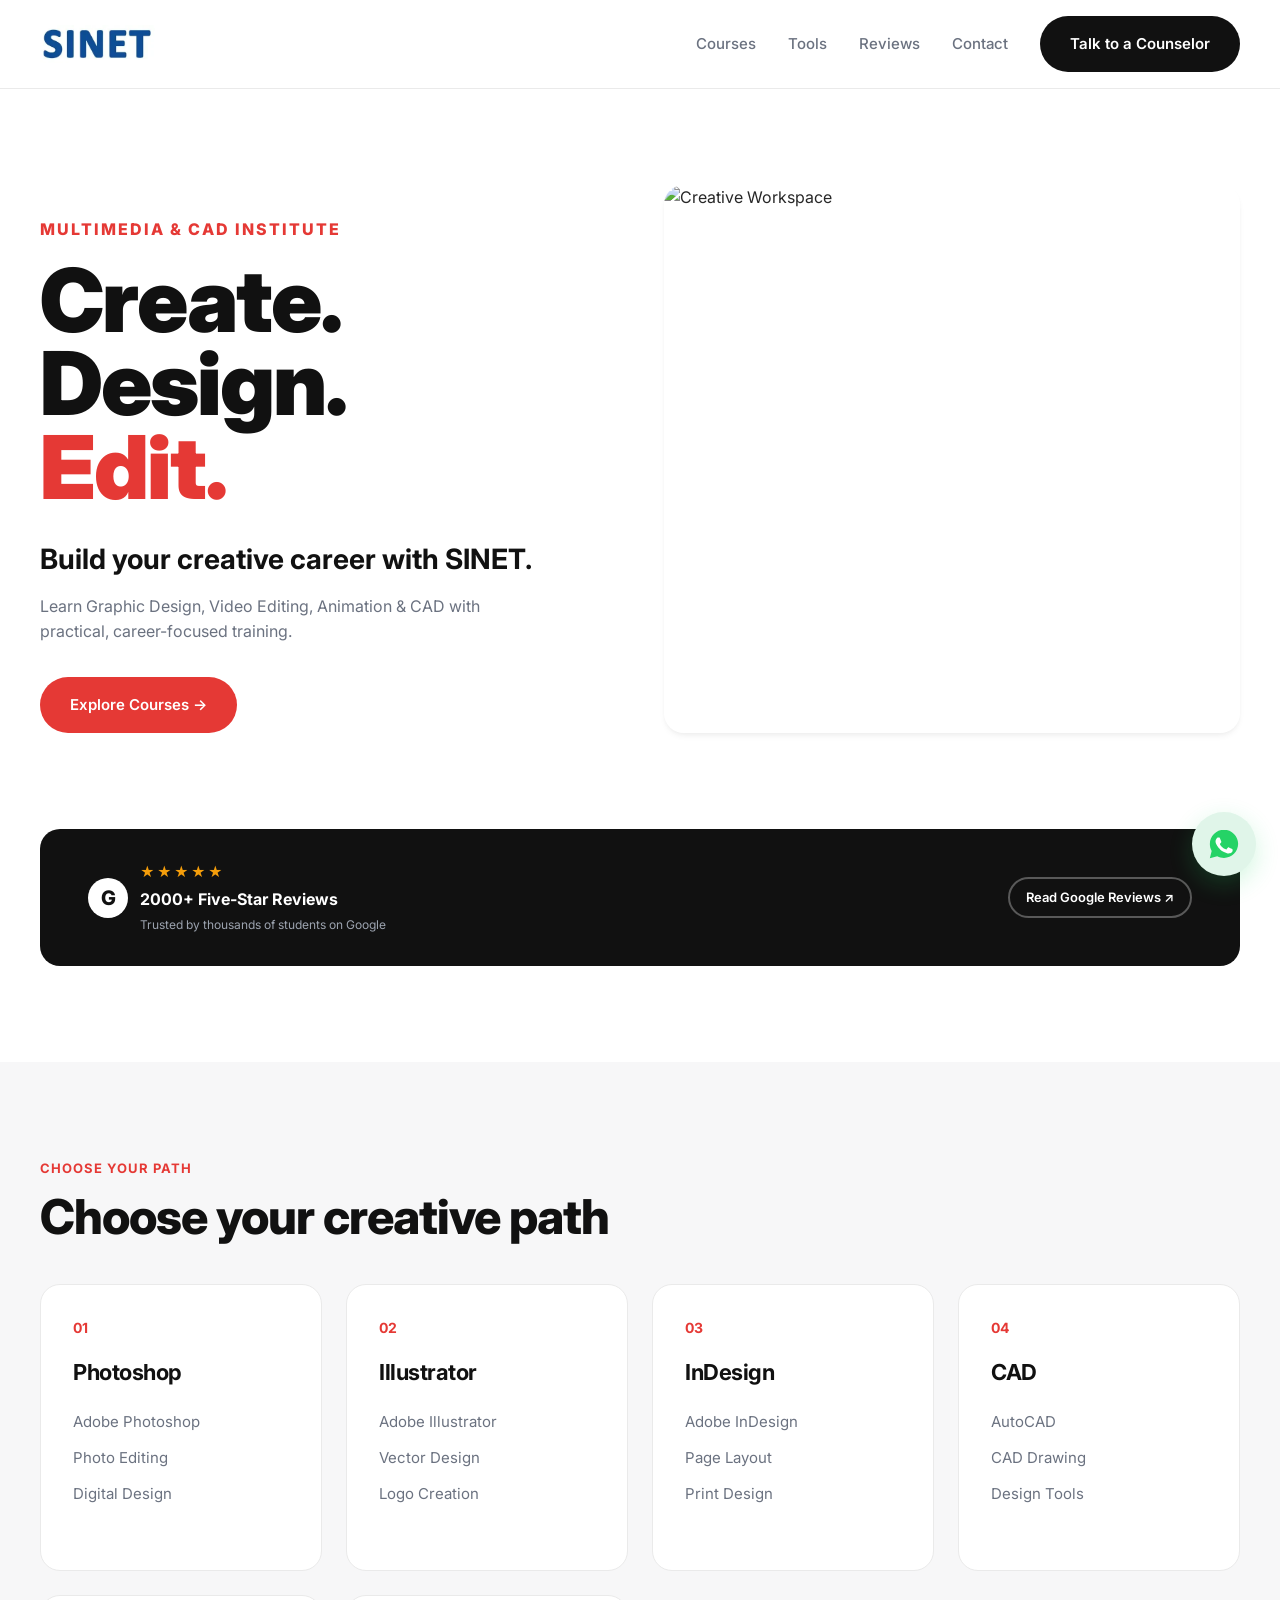
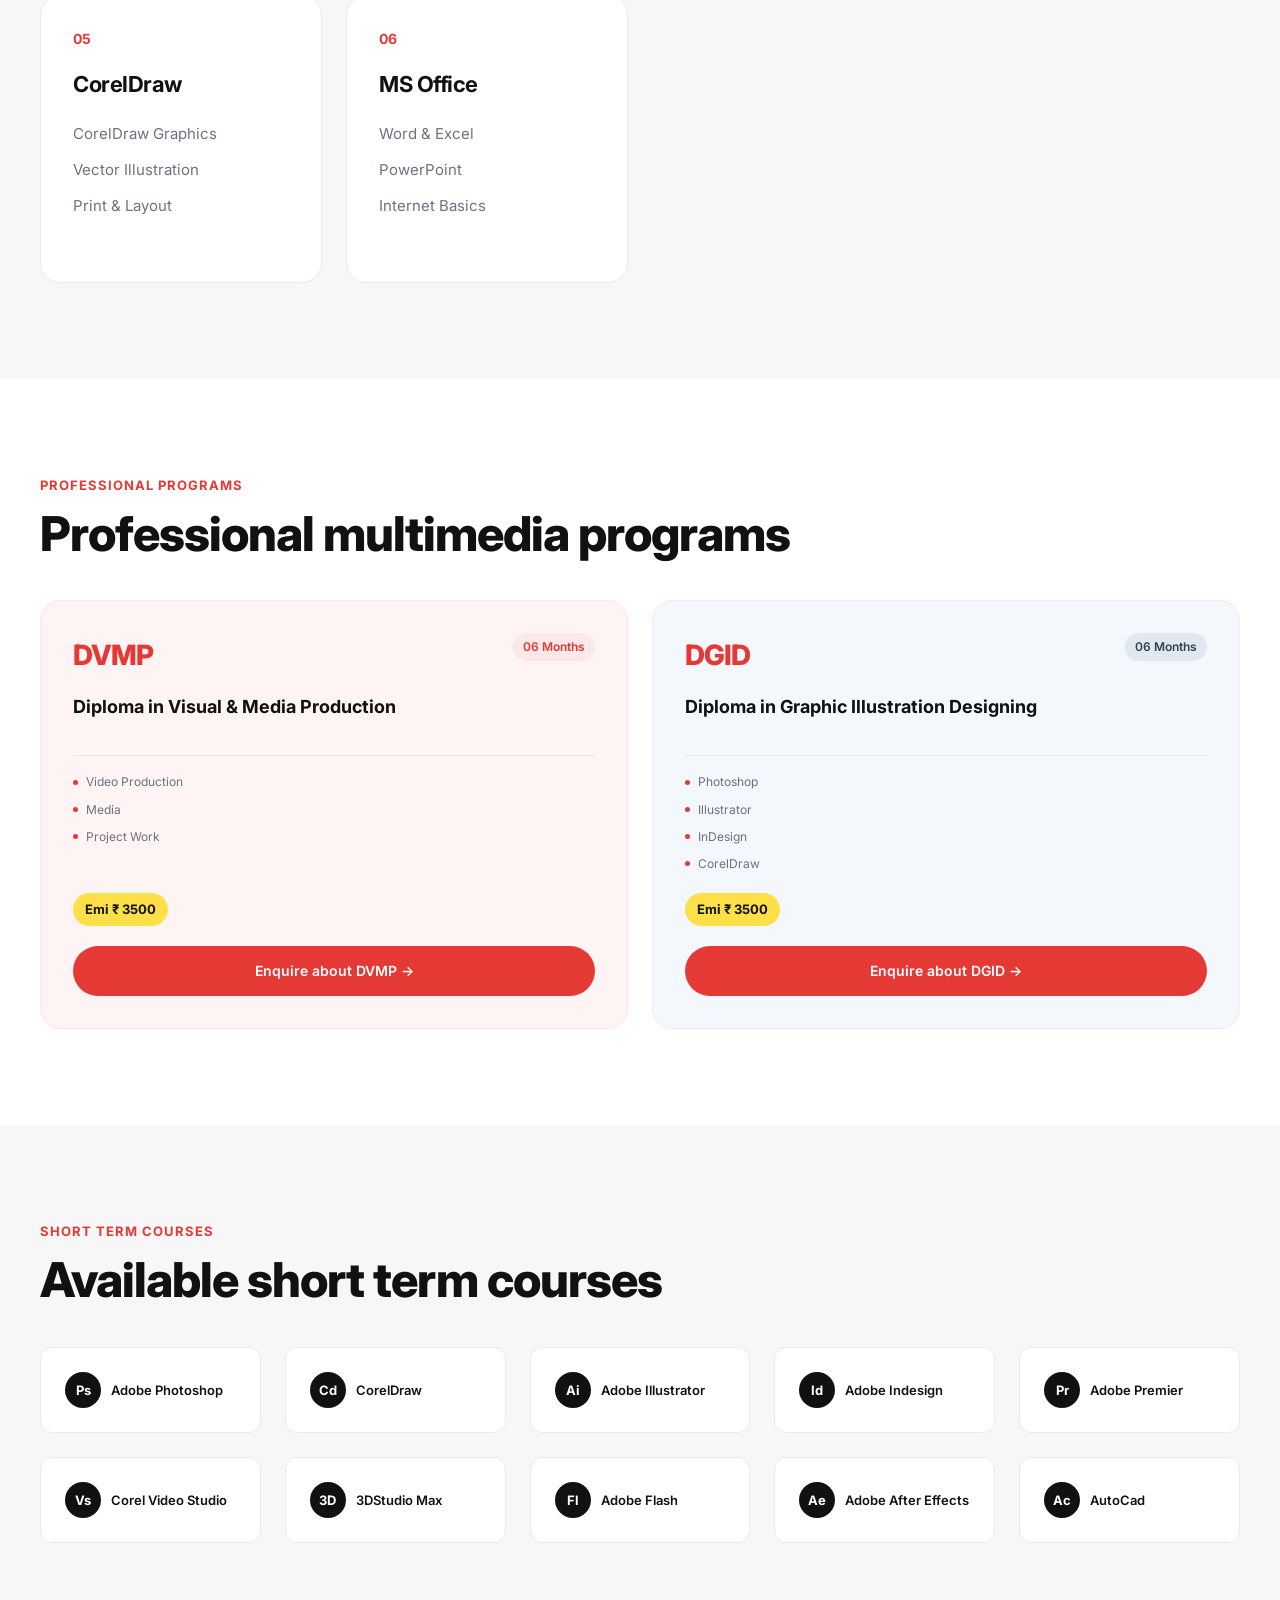
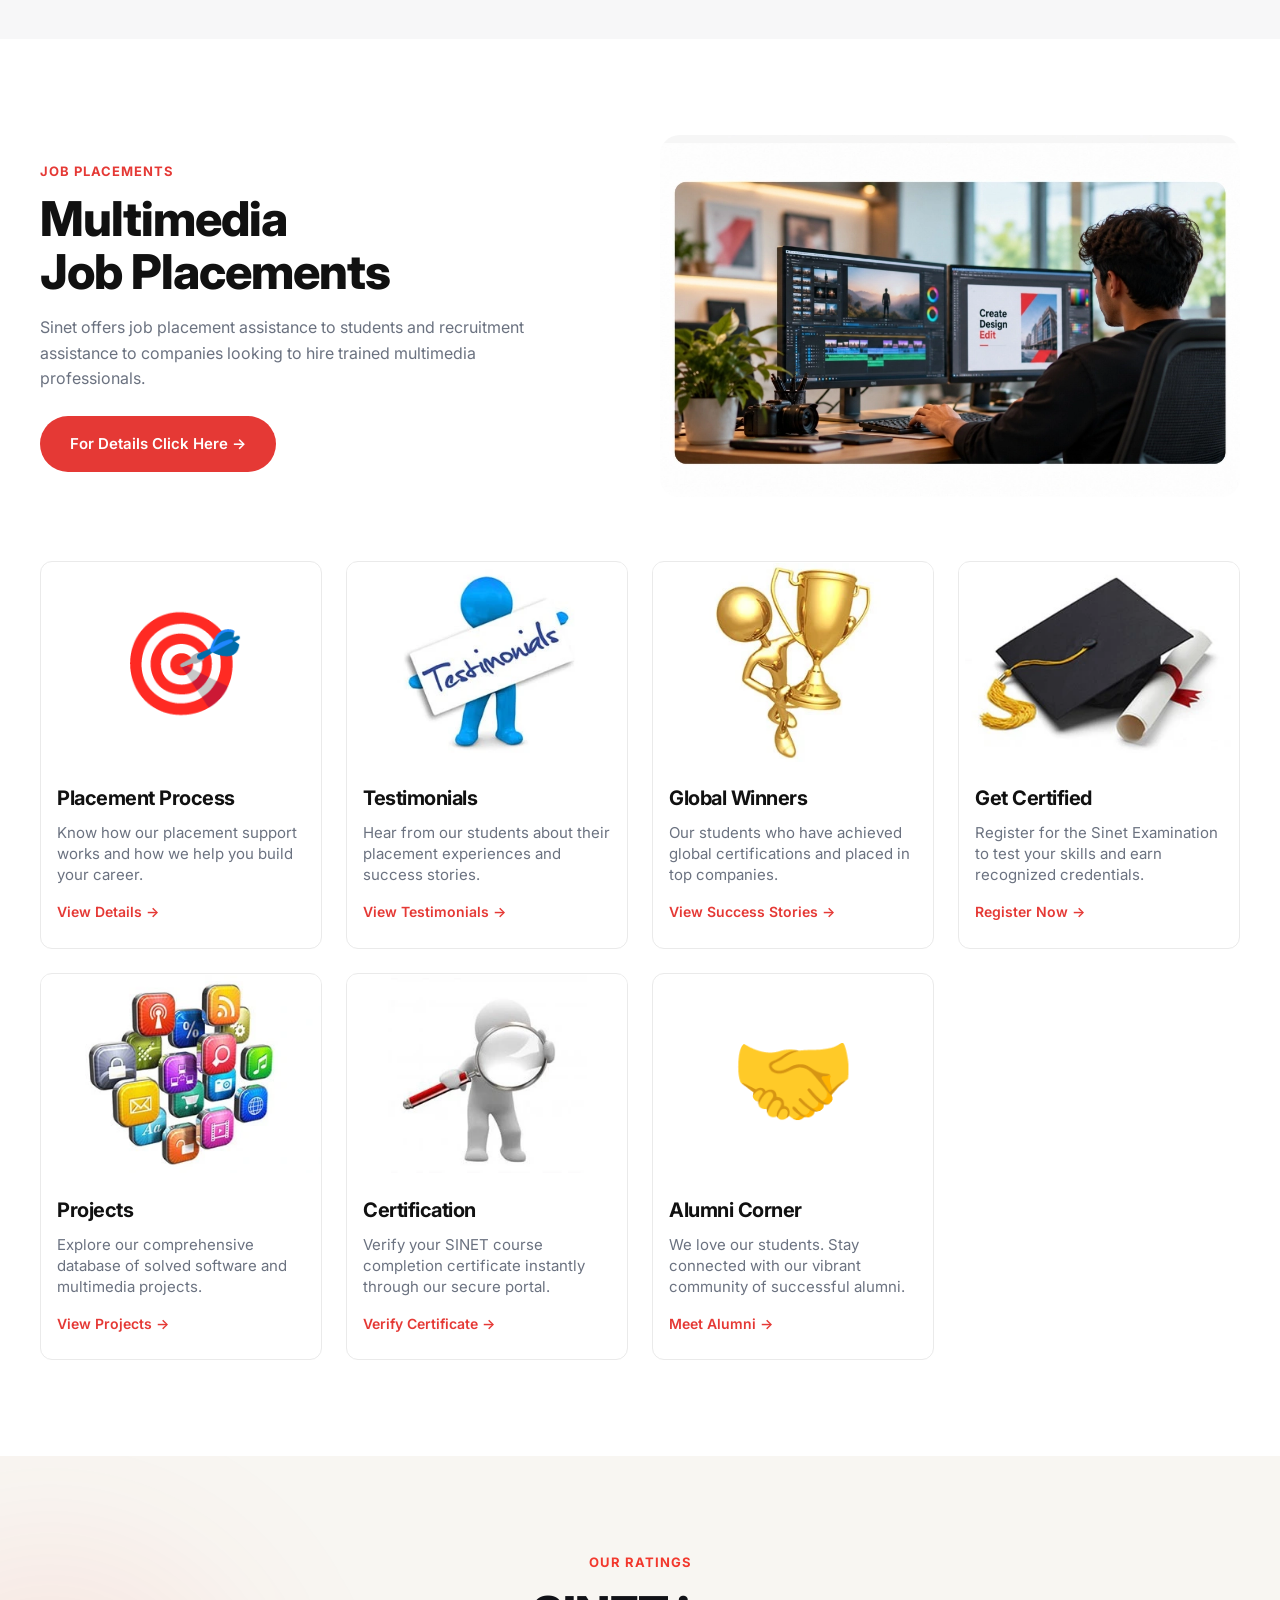
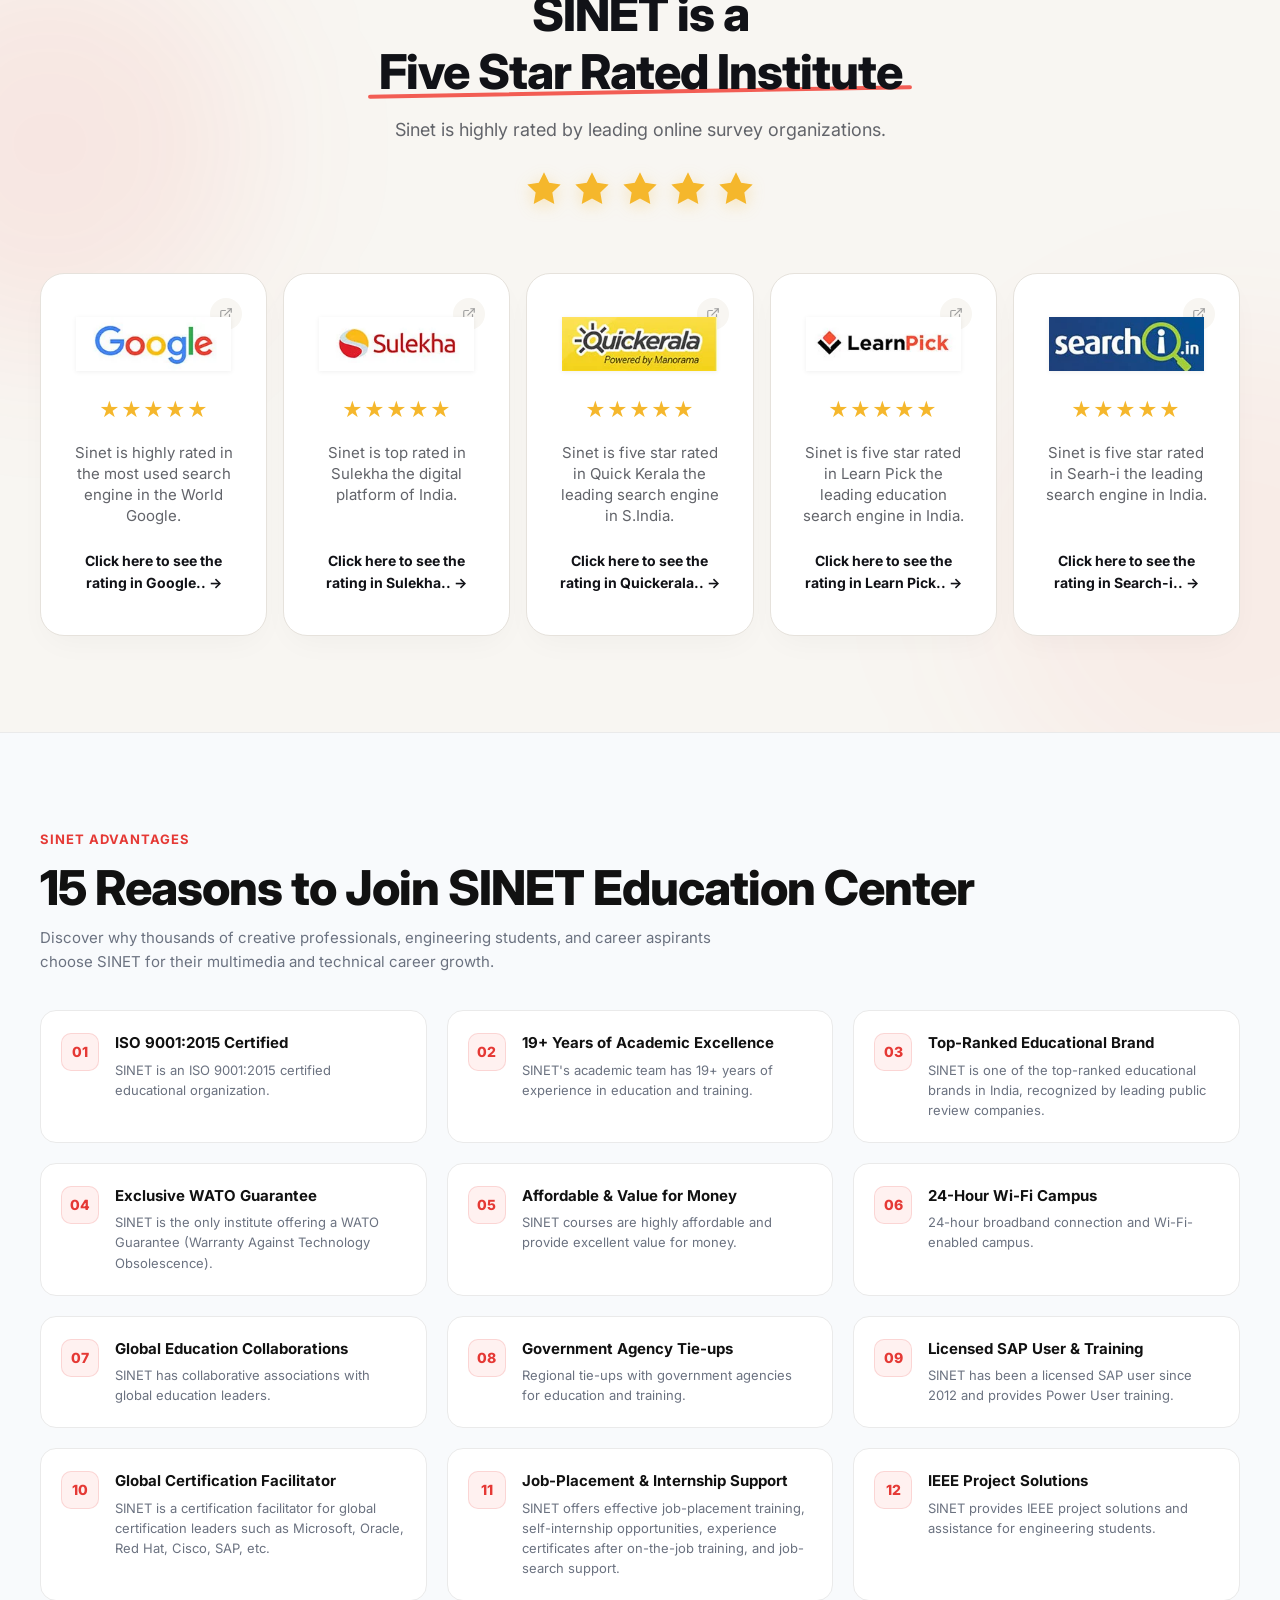
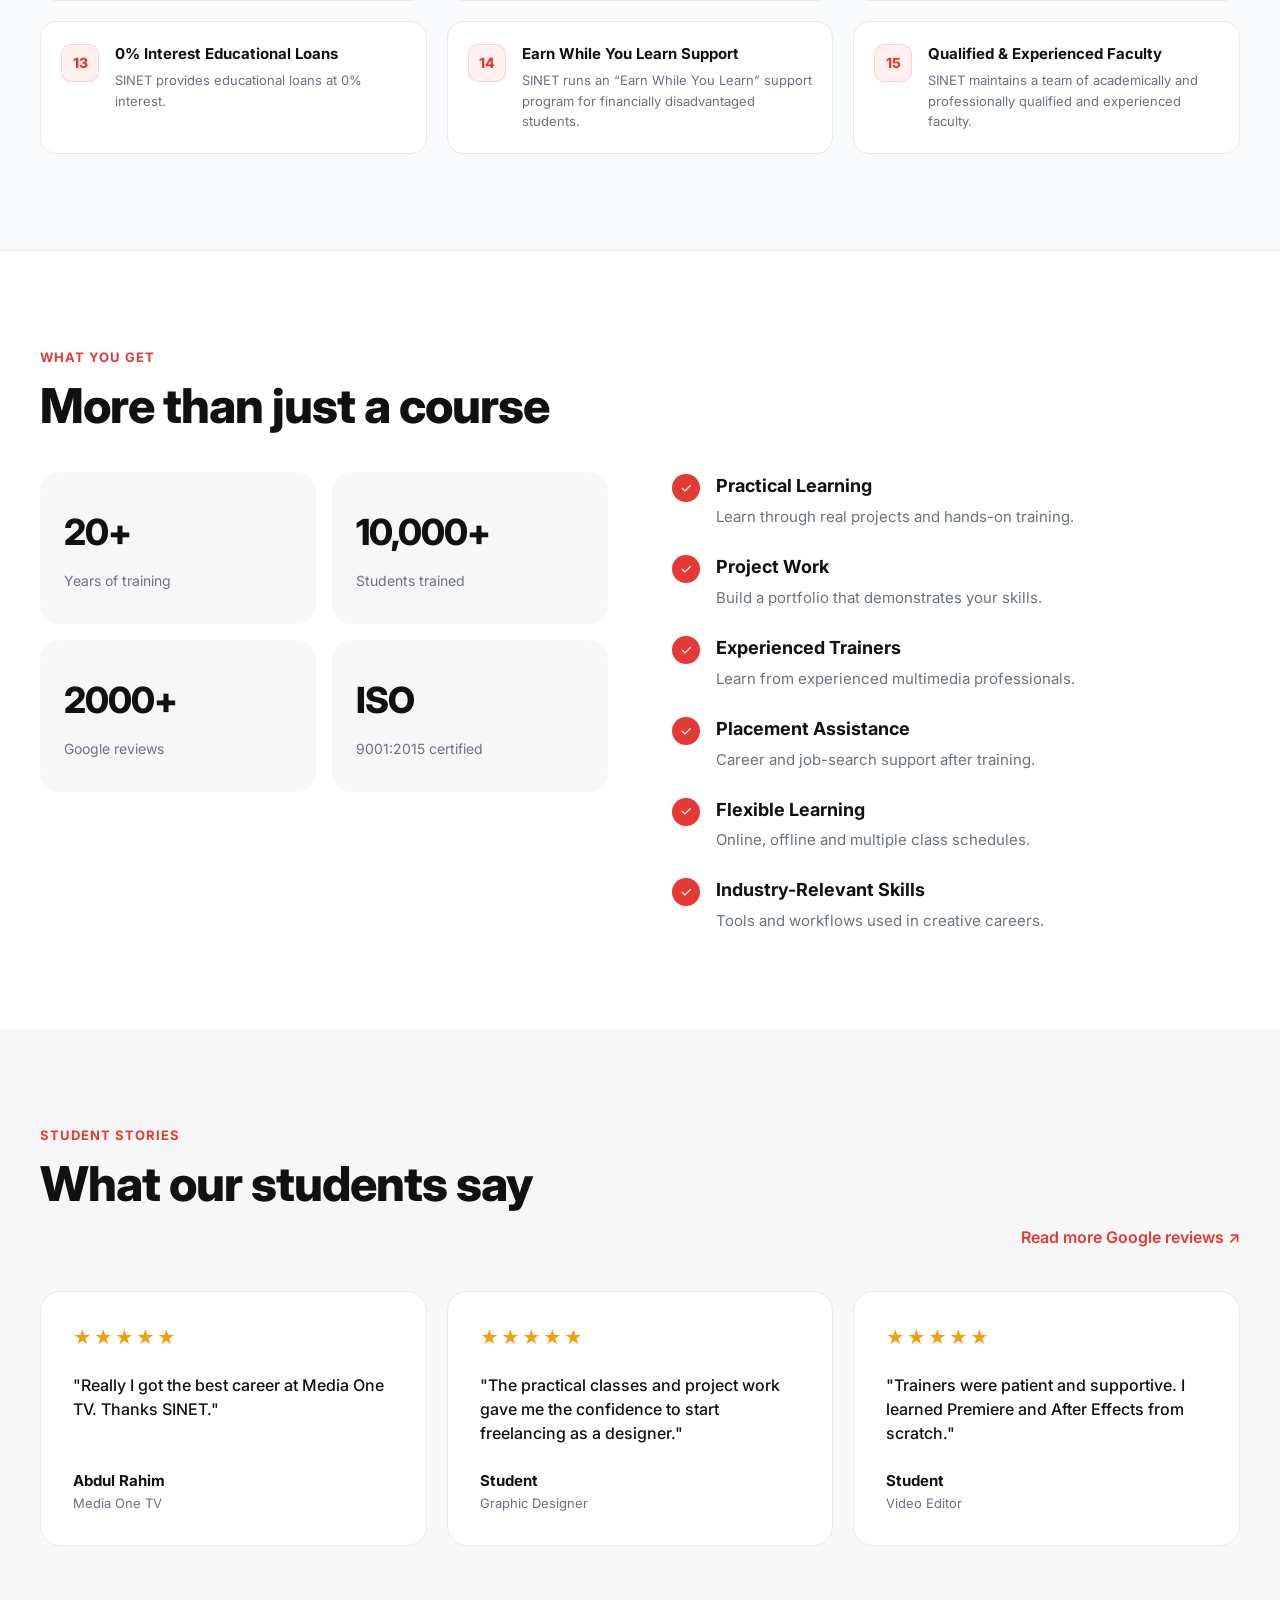
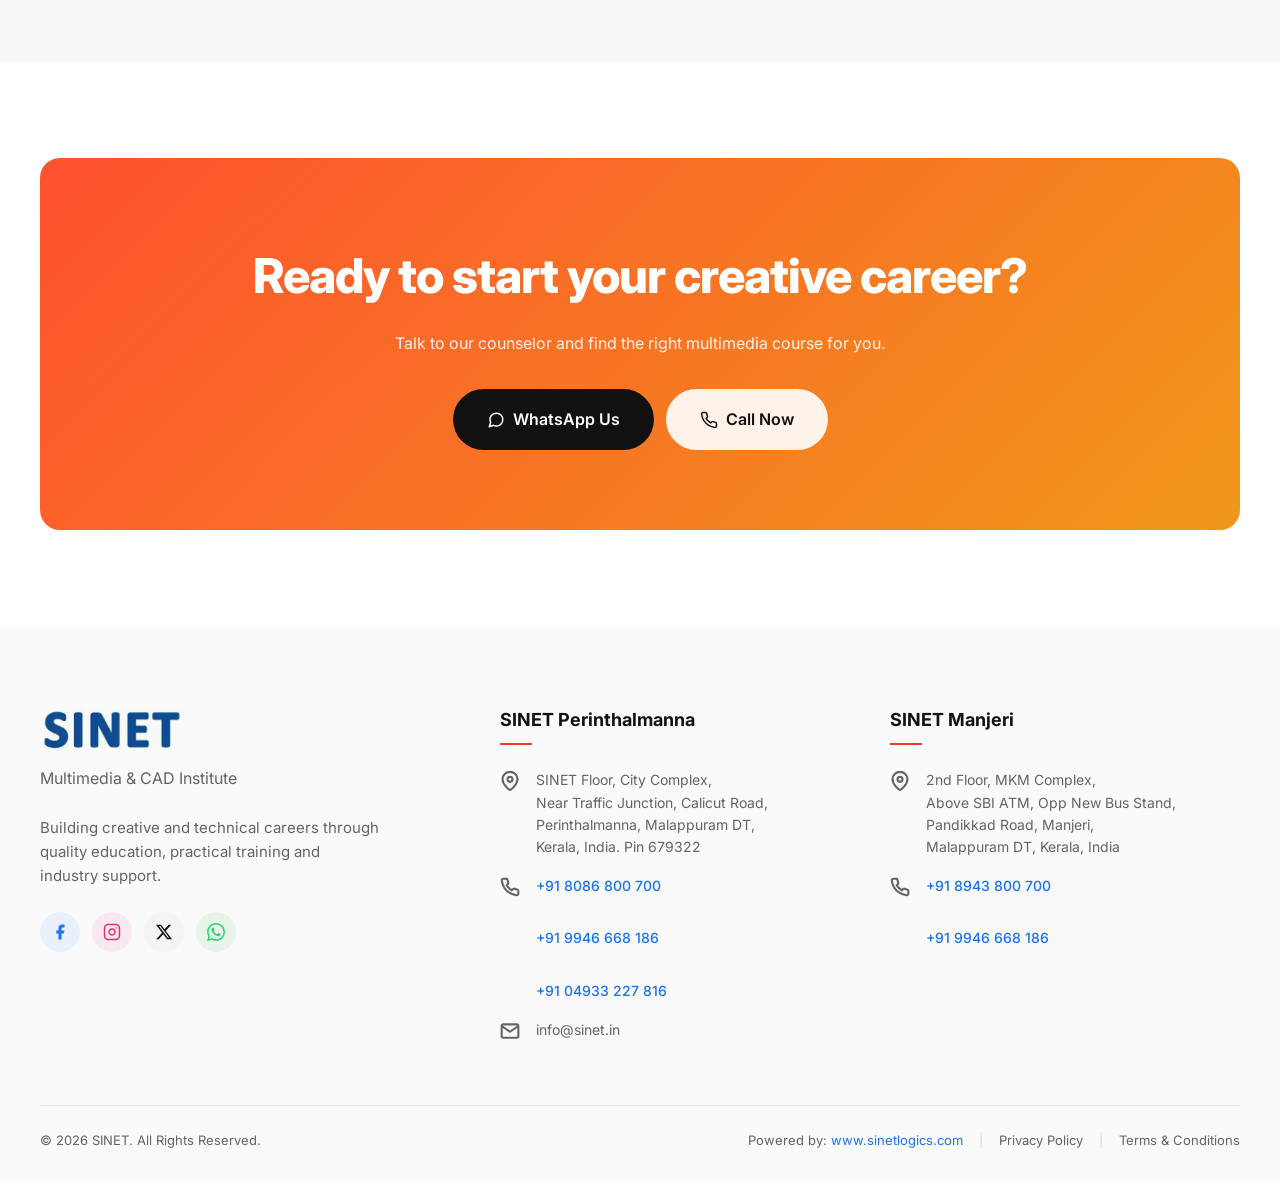
==== commit c987df46: "Update site logos in header, footer, and mobile nav to sinet.webp" ====
--- a/index.html
+++ b/index.html
@@ -237,10 +237,19 @@
 }
 
 .logo {
-  font-size: 24px;
-  font-weight: 800;
-  color: var(--dark);
-  letter-spacing: -1px;
+  display: inline-flex;
+  align-items: center;
+  text-decoration: none;
+  line-height: 1;
+}
+
+.logo-img {
+  height: 38px;
+  width: auto;
+  max-width: 140px;
+  display: block;
+  object-fit: contain;
+  mix-blend-mode: multiply;
 }
 
 .logo .dot {
@@ -340,6 +349,12 @@
   font-weight: 800;
   letter-spacing: -1px;
   color: var(--dark);
+  display: inline-flex;
+  align-items: center;
+}
+
+.mn-header .logo .logo-img {
+  height: 32px;
 }
 
 .mn-header .dot {
@@ -974,12 +989,19 @@
 }
 
 .footer-logo {
-  font-size: 32px;
-  font-weight: 900;
-  color: #111217;
-  letter-spacing: -1.5px;
+  display: inline-block;
+  margin-bottom: 12px;
   line-height: 1;
-  margin-bottom: 8px;
+  text-decoration: none;
+}
+
+.footer-logo-img {
+  height: 44px;
+  width: auto;
+  max-width: 160px;
+  display: block;
+  object-fit: contain;
+  mix-blend-mode: multiply;
 }
 
 .footer-logo .dot {
@@ -1896,7 +1918,7 @@
     gap: 40px;
   }
 
-  .footer-logo { font-size: 40px; }
+  .footer-logo-img { height: 48px; }
   .footer-tagline { font-size: 16px; margin-bottom: 24px; }
   .footer-desc { font-size: 15px; margin-bottom: 24px; }
   .branch-title { font-size: 18px; }
@@ -1943,7 +1965,9 @@
     <!-- 01 - Header -->
     <header class="header">
         <div class="container header-container">
-            <a href="#" class="logo">SINET<span class="dot">.</span></a>
+            <a href="#" class="logo" aria-label="SINET">
+                <img src="images/sinet.webp" alt="SINET" class="logo-img" width="115" height="38">
+            </a>
             
             <button class="hamburger" aria-label="Toggle menu">
                 <svg width="24" height="24" viewBox="0 0 24 24" fill="none" stroke="currentColor" stroke-width="2" stroke-linecap="round" stroke-linejoin="round">
@@ -1968,7 +1992,9 @@
         <div class="mobile-nav-backdrop"></div>
         <div class="mobile-nav-inner">
             <div class="mn-header">
-                <div class="logo">SINET<span class="dot">.</span></div>
+                <div class="logo" aria-label="SINET">
+                    <img src="images/sinet.webp" alt="SINET" class="logo-img" width="97" height="32">
+                </div>
                 <button class="mn-close" aria-label="Close menu">
                     <svg width="20" height="20" viewBox="0 0 24 24" fill="none" stroke="currentColor" stroke-width="2" stroke-linecap="round" stroke-linejoin="round"><line x1="18" y1="6" x2="6" y2="18"></line><line x1="6" y1="6" x2="18" y2="18"></line></svg>
                 </button>
@@ -2047,7 +2073,7 @@
                         <p>Trusted by thousands of students on Google</p>
                     </div>
                 </div>
-                <a href="#" class="btn btn-outline-light trust-btn">Read Google Reviews &nearr;</a>
+                <a href="https://www.google.com/search?ei=PBXeXajoO42Z4-EPhIeP0Ao&q=google+rating+of+sinet+education&oq=google+rating+of+sinet+education&gs_l=psy-ab.3...7187.9219..9766...0.2..0.260.1362.0j9j1......0....1..gws-wiz.......0i71j33i160.WpZ3mcq2ZyM&ved=0ahUKEwio9sa834nmAhWNzDgGHYTDA6oQ4dUDCAs&uact=5#lrd=0x3ba7cdab4ceedacf:0xca01390635b1ff01,1,,,x" target="_blank" rel="noopener" class="btn btn-outline-light trust-btn">Read Google Reviews &nearr;</a>
             </div>
         </div>
     </section>
@@ -2636,7 +2662,7 @@
                     <p class="section-label">STUDENT STORIES</p>
                     <h2 class="section-title">What our students say</h2>
                 </div>
-                <a href="#" class="primary-text link-arrow">Read more Google reviews &nearr;</a>
+                <a href="https://www.google.com/search?ei=PBXeXajoO42Z4-EPhIeP0Ao&q=google+rating+of+sinet+education&oq=google+rating+of+sinet+education&gs_l=psy-ab.3...7187.9219..9766...0.2..0.260.1362.0j9j1......0....1..gws-wiz.......0i71j33i160.WpZ3mcq2ZyM&ved=0ahUKEwio9sa834nmAhWNzDgGHYTDA6oQ4dUDCAs&uact=5#lrd=0x3ba7cdab4ceedacf:0xca01390635b1ff01,1,,,x" target="_blank" rel="noopener" class="primary-text link-arrow">Read more Google reviews &nearr;</a>
             </div>
             
             <div class="reviews-grid">
@@ -2694,7 +2720,9 @@
             <div class="footer-grid-3">
                 <!-- Col 1: Brand -->
                 <div class="footer-brand-col">
-                    <h2 class="footer-logo">SINET<span class="dot">.</span></h2>
+                    <a href="#" class="footer-logo" aria-label="SINET">
+                        <img src="images/sinet.webp" alt="SINET" class="footer-logo-img" width="133" height="44">
+                    </a>
                     <p class="footer-tagline">Multimedia & CAD Institute</p>
                     <p class="footer-desc">Building creative and technical careers through quality education, practical training and industry support.</p>
                     <div class="footer-socials">
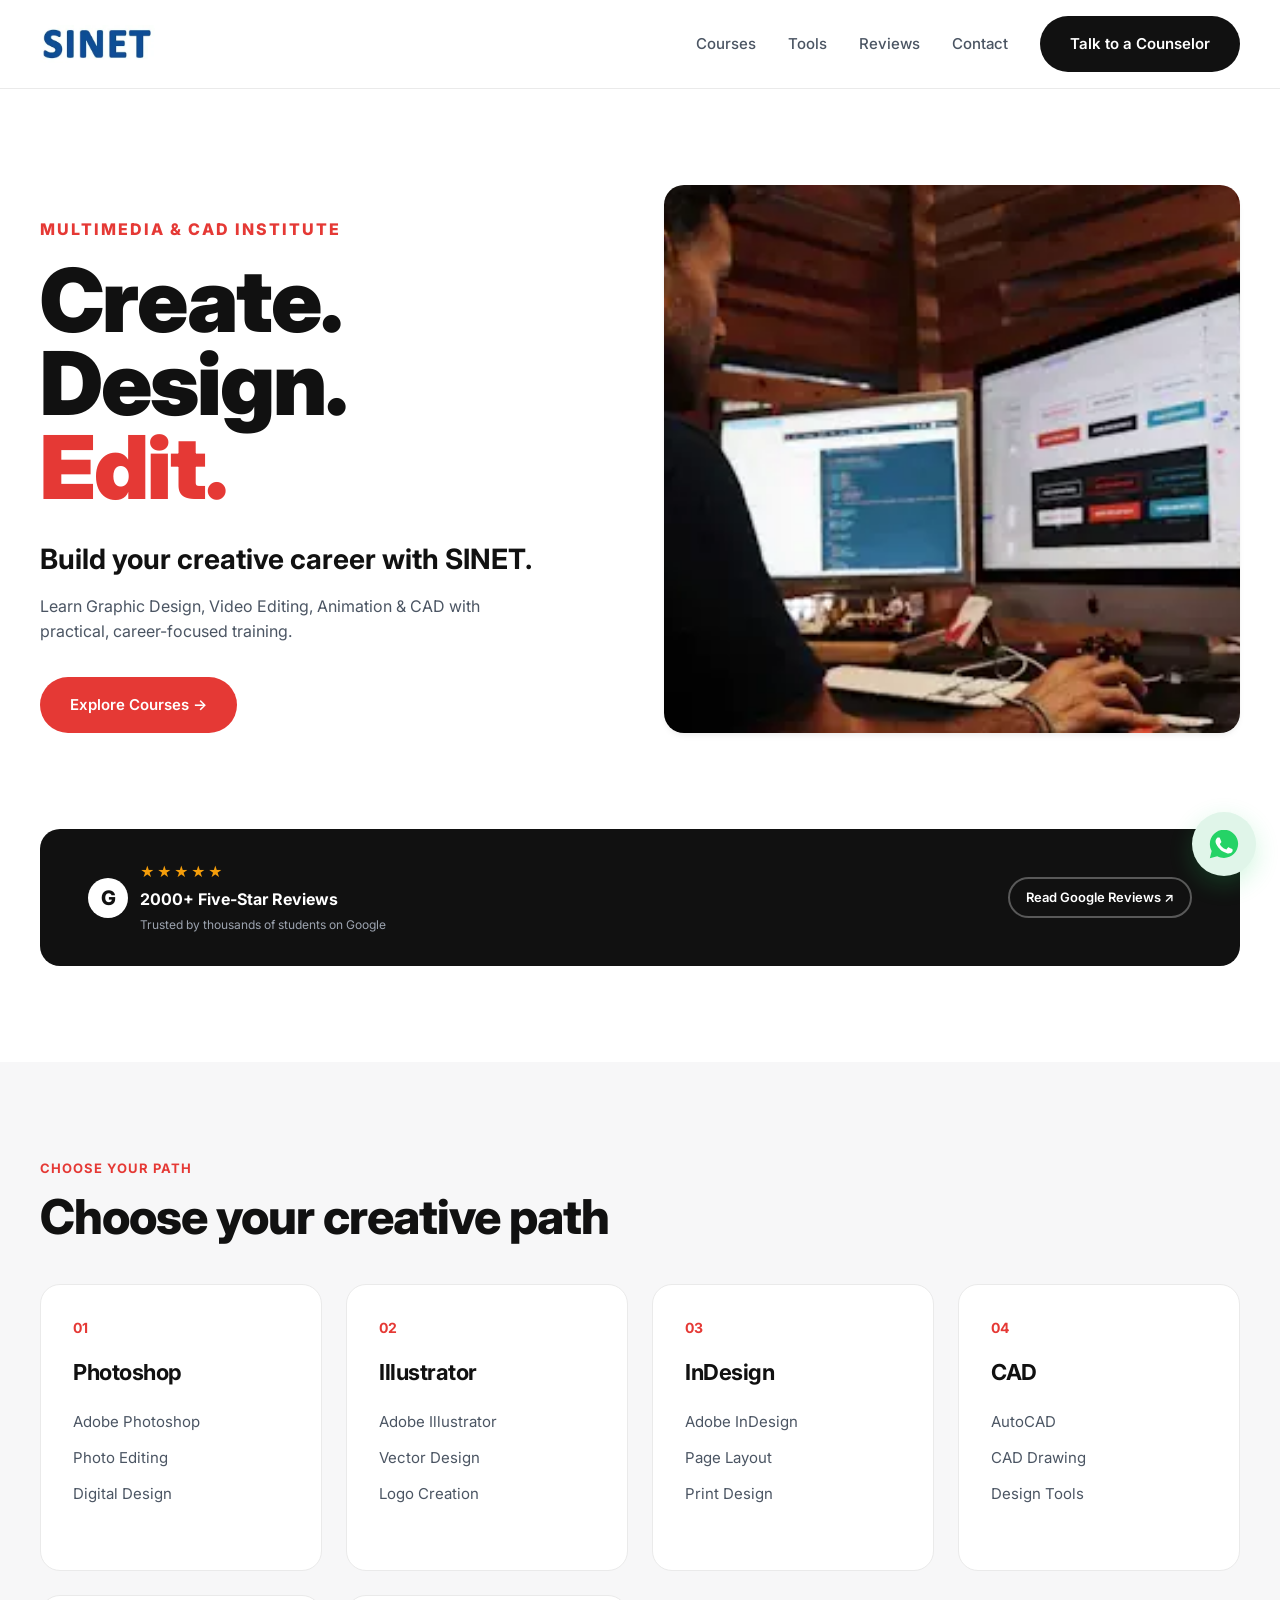
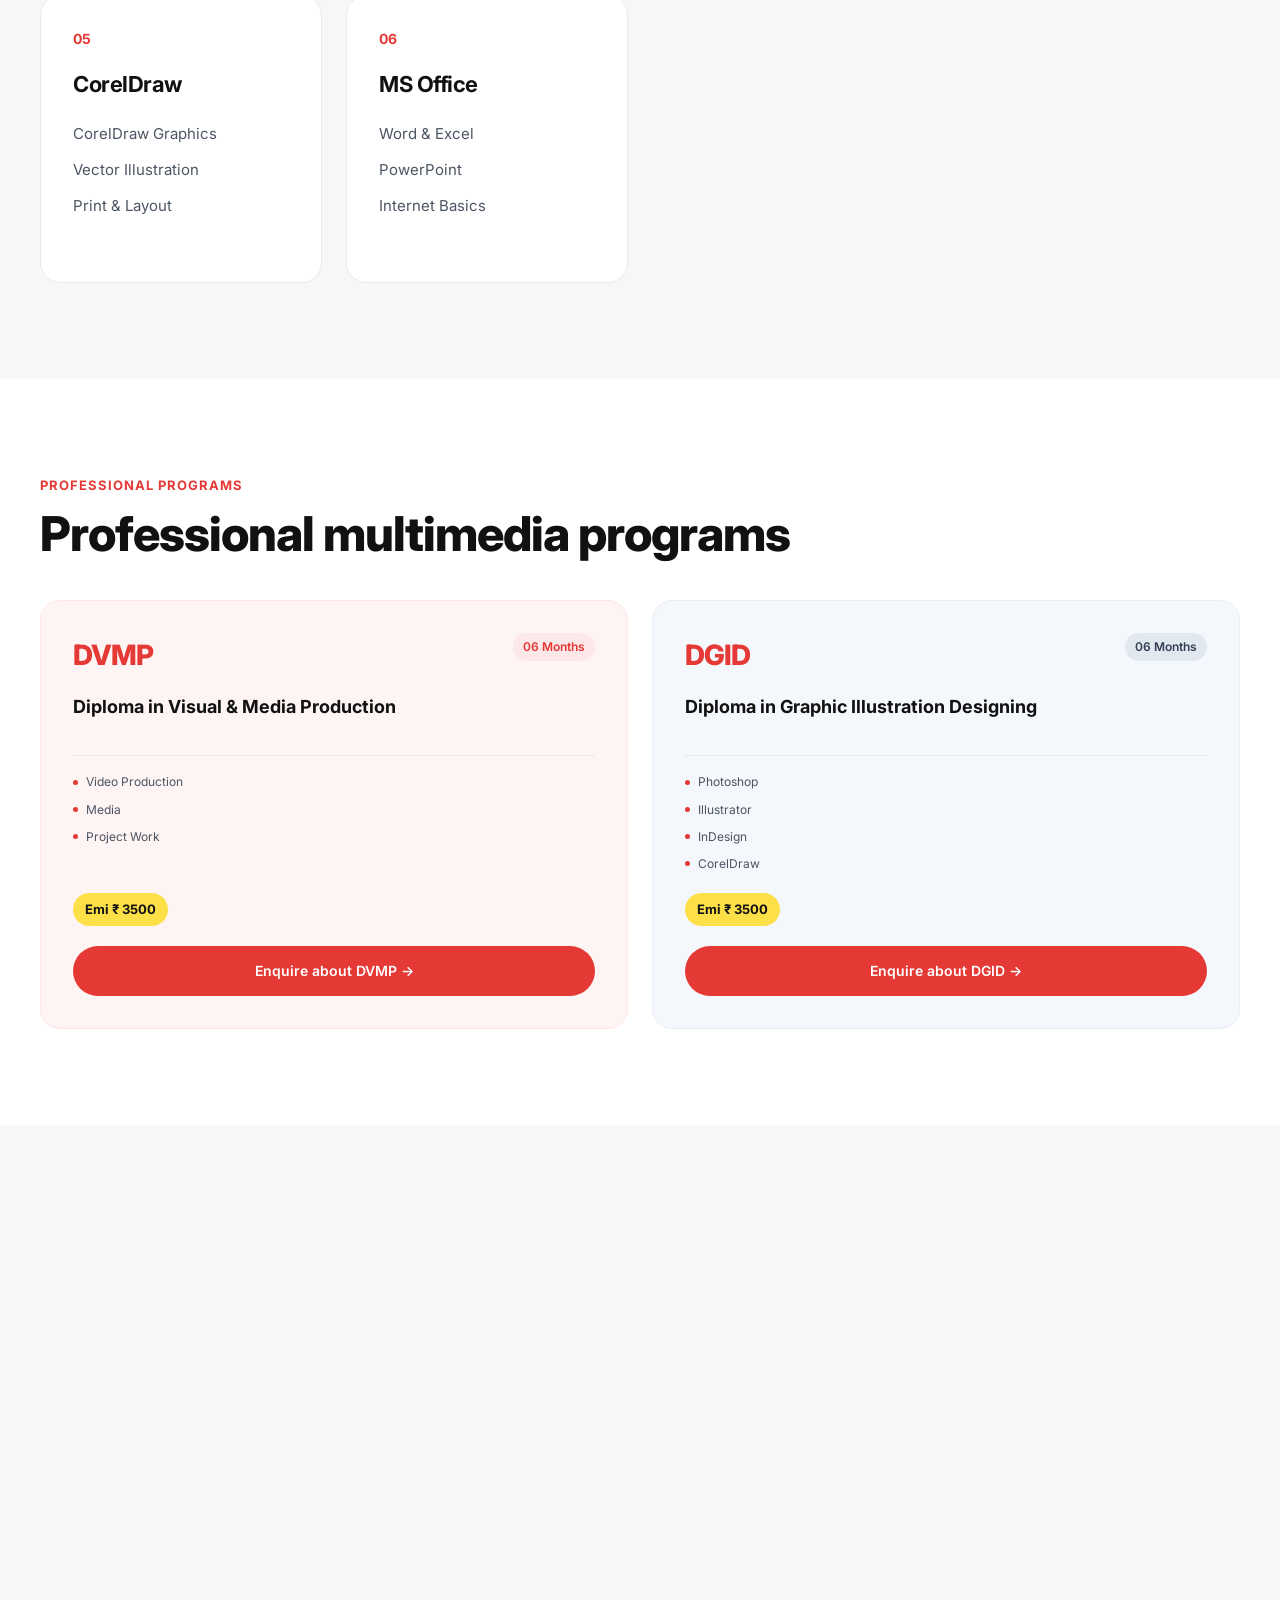
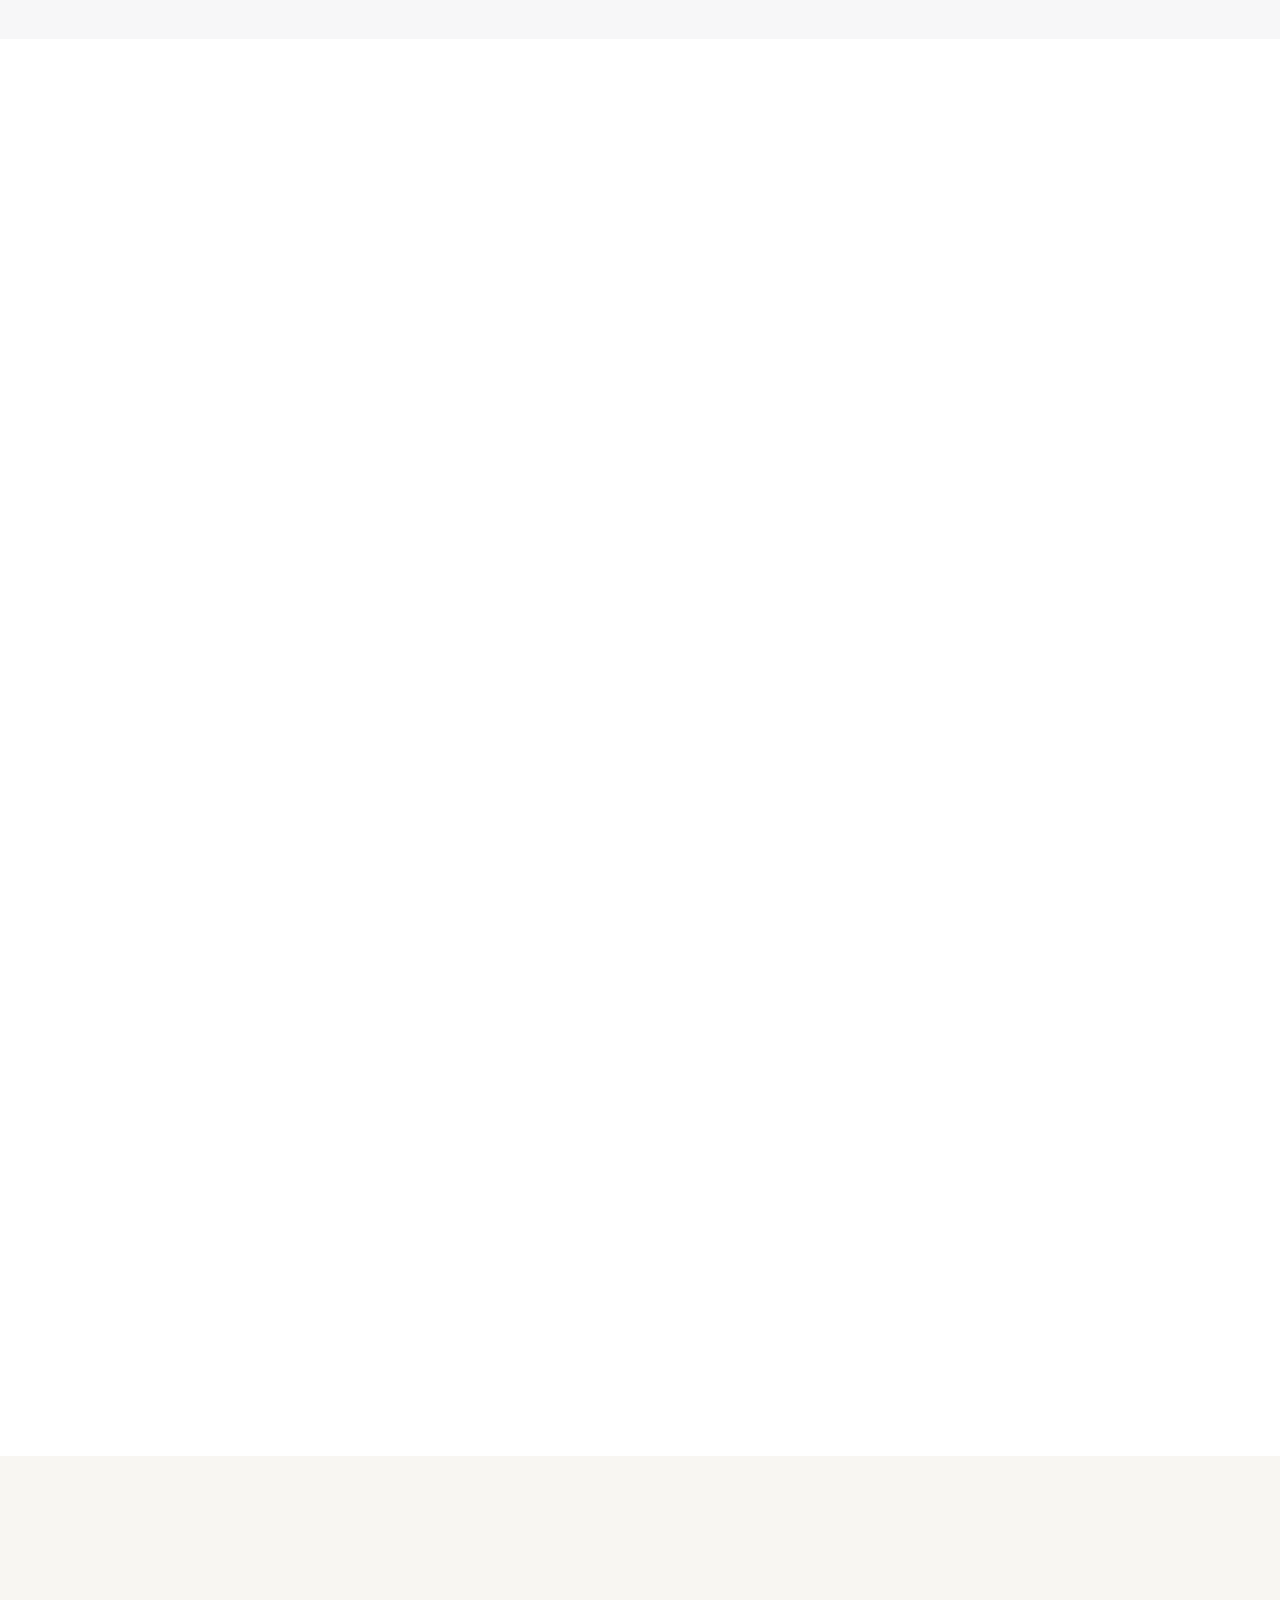
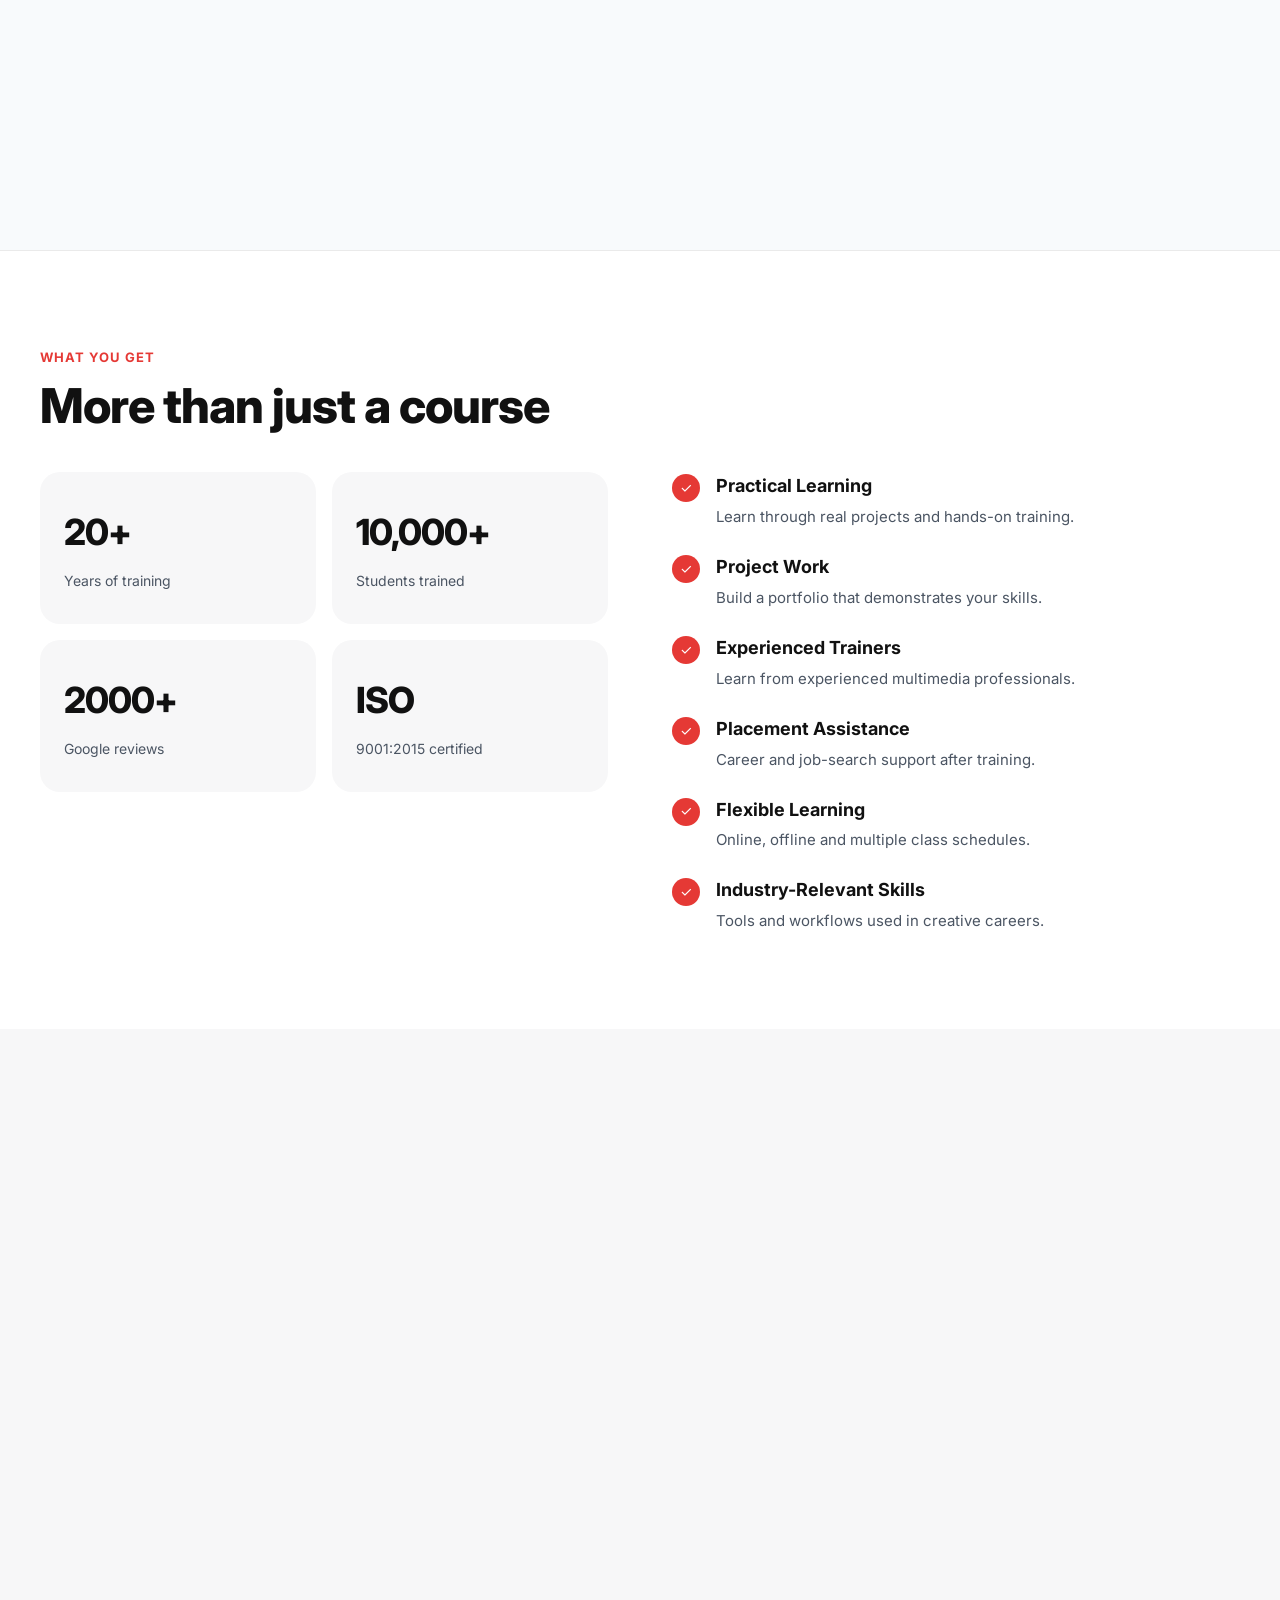
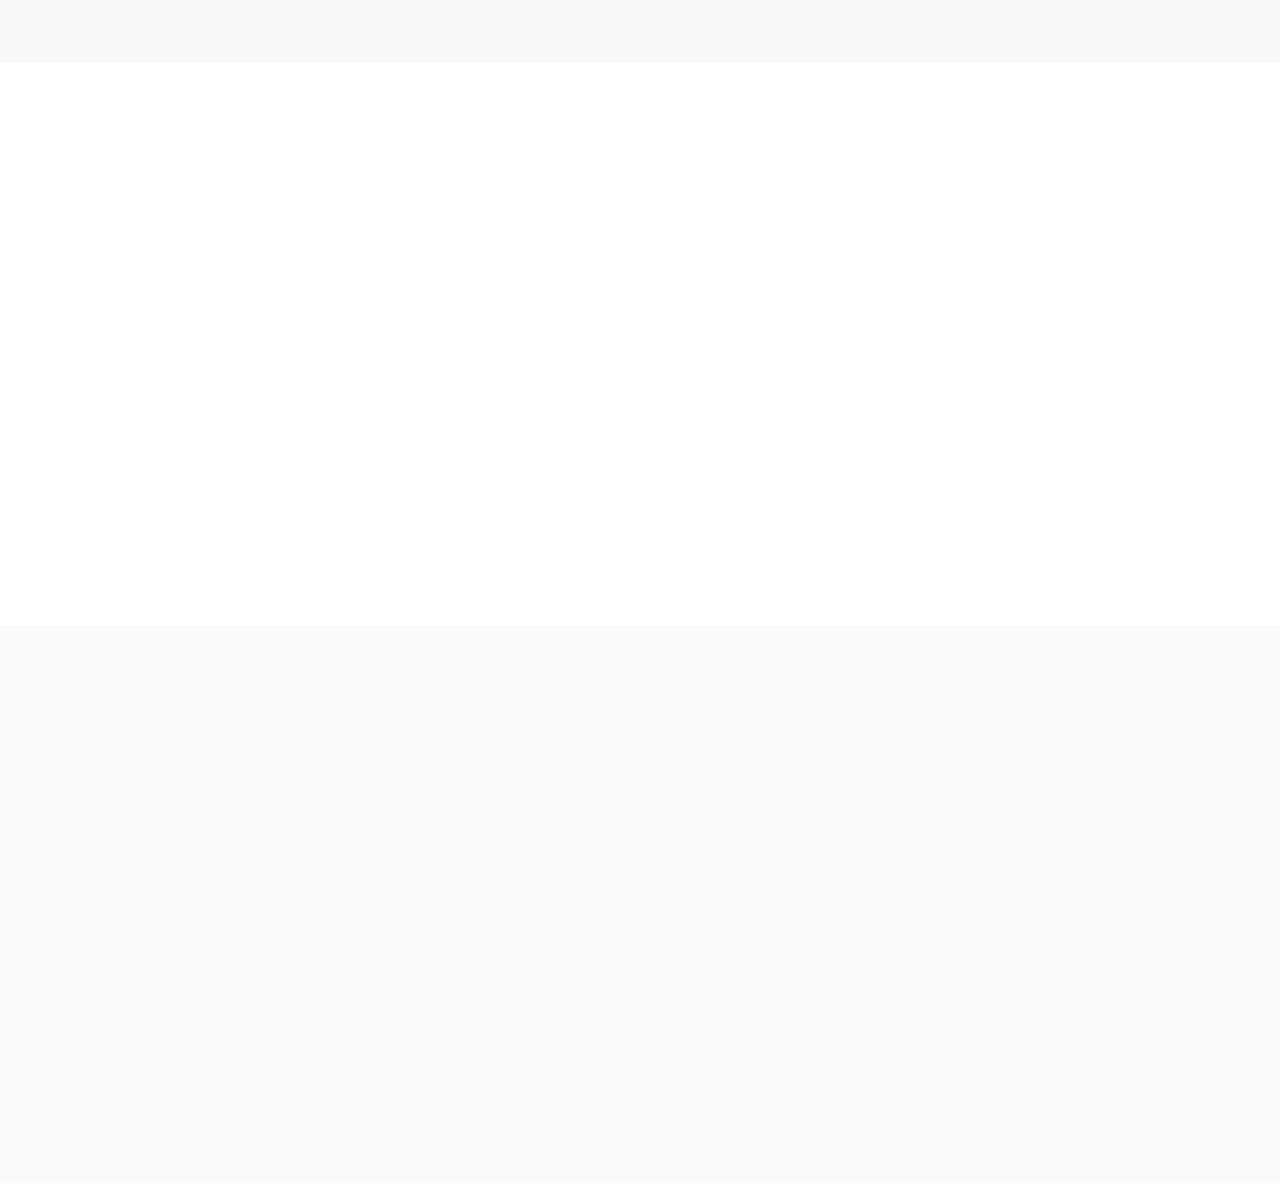
==== commit 732d3d69: "Optimize mobile performance: compress all webp images, self-host hero image, add content-visibility " ====
--- a/index.html
+++ b/index.html
@@ -6,20 +6,15 @@
     <title>SINET | Multimedia & CAD Institute</title>
     <meta name="description" content="Learn Graphic Design, Video Editing, Animation & CAD with practical, career-focused training at SINET.">
     
-    <!-- Preconnect to Google Fonts & Unsplash -->
+    <!-- Preconnect to Google Fonts -->
     <link rel="preconnect" href="https://fonts.googleapis.com">
     <link rel="preconnect" href="https://fonts.gstatic.com" crossorigin>
-    <link rel="preconnect" href="https://images.unsplash.com">
     
-    <!-- Preload Hero Image for LCP -->
-    <link rel="preload" as="image" href="https://images.unsplash.com/photo-1542744094-3a31f272c490?auto=format&fit=crop&w=326&q=75">
-
-    <!-- Defer Google Fonts -->
-    <link rel="preload" as="style" href="https://fonts.googleapis.com/css2?family=Inter:wght@400;500;600;700;800&display=swap">
-    <link rel="stylesheet" href="https://fonts.googleapis.com/css2?family=Inter:wght@400;500;600;700;800&display=swap" media="print" onload="this.media='all'">
-    <noscript>
-        <link rel="stylesheet" href="https://fonts.googleapis.com/css2?family=Inter:wght@400;500;600;700;800&display=swap">
-    </noscript>
+    <!-- Preload Critical Local Hero Image for Instant LCP -->
+    <link rel="preload" as="image" href="images/hero.webp" type="image/webp" fetchpriority="high">
+
+    <!-- Non-blocking Google Fonts with swap -->
+    <link rel="stylesheet" href="https://fonts.googleapis.com/css2?family=Inter:wght@400;500;600;700;800&display=swap">
     
     <style>
 /* 
@@ -31,7 +26,7 @@
   --primary: #E53935;
   --dark: #111111;
   --text: #272727;
-  --muted: #6B7280;
+  --muted: #4B5563;
   --light: #F7F7F8;
   --white: #FFFFFF;
   --border: #EAEAEA;
@@ -52,6 +47,16 @@
 html {
   scroll-behavior: smooth;
   overflow-x: hidden;
+}
+
+section[id], footer[id] {
+  scroll-margin-top: 80px;
+}
+
+/* Off-screen rendering optimization for Mobile FCP, LCP & TBT */
+#tools, #placements, #ratings, #advantages, #reviews, #contact, .new-footer {
+  content-visibility: auto;
+  contain-intrinsic-size: auto 500px;
 }
 
 body {
@@ -2051,7 +2056,7 @@
                 Create.<br>Design.<br><span class="highlight">Edit.</span>
             </div>
             <div class="hero-visual">
-                <img src="https://images.unsplash.com/photo-1542744094-3a31f272c490?auto=format&fit=crop&w=326&q=75" alt="Creative Workspace" width="350" height="262" loading="eager" fetchpriority="high" class="hero-img">
+                <img src="images/hero.webp" alt="Creative Workspace" width="350" height="233" loading="eager" fetchpriority="high" decoding="async" class="hero-img">
             </div>
             <p class="hero-subtitle">Build your creative career with SINET.</p>
             <p class="hero-desc">Learn Graphic Design, Video Editing, Animation & CAD with practical, career-focused training.</p>
@@ -2273,7 +2278,7 @@
                 </div>
                 <div class="placement-visual">
                     <a href="https://www.sinet.in/Job-Placements/index.html" target="_blank" rel="noopener">
-                        <img src="images/placement-hero.webp" alt="Multimedia Job Placements" class="handshake-img">
+                        <img src="images/placement-hero.webp" alt="Multimedia Job Placements" class="handshake-img" width="680" height="453" loading="lazy" decoding="async">
                     </a>
                 </div>
             </div>
@@ -2288,7 +2293,7 @@
                     </div>
                 </a>
                 <a href="https://www.sinet.in/sinet_happy_students.html" target="_blank" rel="noopener" class="p-card">
-                    <div class="p-card-icon"><img src="images/testimonials.webp" alt="Testimonials" class="card-image-icon"></div>
+                    <div class="p-card-icon"><img src="images/testimonials.webp" alt="Testimonials" class="card-image-icon" width="355" height="252" loading="lazy" decoding="async"></div>
                     <div class="p-card-content">
                         <h4>Testimonials</h4>
                         <p>Hear from our students about their placement experiences and success stories.</p>
@@ -2296,7 +2301,7 @@
                     </div>
                 </a>
                 <a href="https://www.sinet.in/Global_Certifications/winners_rank_holders.html" target="_blank" rel="noopener" class="p-card">
-                    <div class="p-card-icon"><img src="images/trophy.webp" alt="Global Winners" class="card-image-icon"></div>
+                    <div class="p-card-icon"><img src="images/trophy.webp" alt="Global Winners" class="card-image-icon" width="355" height="252" loading="lazy" decoding="async"></div>
                     <div class="p-card-content">
                         <h4>Global Winners</h4>
                         <p>Our students who have achieved global certifications and placed in top companies.</p>
@@ -2304,7 +2309,7 @@
                     </div>
                 </a>
                 <a href="https://www.sinet.in/certificates/" target="_blank" rel="noopener" class="p-card">
-                    <div class="p-card-icon"><img src="images/gradcap.webp" alt="Get Certified" class="card-image-icon"></div>
+                    <div class="p-card-icon"><img src="images/gradcap.webp" alt="Get Certified" class="card-image-icon" width="355" height="252" loading="lazy" decoding="async"></div>
                     <div class="p-card-content">
                         <h4>Get Certified</h4>
                         <p>Register for the Sinet Examination to test your skills and earn recognized credentials.</p>
@@ -2312,7 +2317,7 @@
                     </div>
                 </a>
                 <a href="https://www.sinet.in/Software%20Projects/Projects.aspx" target="_blank" rel="noopener" class="p-card">
-                    <div class="p-card-icon"><img src="images/projects.webp" alt="Projects" class="card-image-icon"></div>
+                    <div class="p-card-icon"><img src="images/projects.webp" alt="Projects" class="card-image-icon" width="355" height="252" loading="lazy" decoding="async"></div>
                     <div class="p-card-content">
                         <h4>Projects</h4>
                         <p>Explore our comprehensive database of solved software and multimedia projects.</p>
@@ -2320,7 +2325,7 @@
                     </div>
                 </a>
                 <a href="https://www.sinet.in/certificates/" target="_blank" rel="noopener" class="p-card">
-                    <div class="p-card-icon"><img src="images/magnify.webp" alt="Certification" class="card-image-icon"></div>
+                    <div class="p-card-icon"><img src="images/magnify.webp" alt="Certification" class="card-image-icon" width="355" height="252" loading="lazy" decoding="async"></div>
                     <div class="p-card-content">
                         <h4>Certification</h4>
                         <p>Verify your SINET course completion certificate instantly through our secure portal.</p>
@@ -2365,66 +2370,66 @@
 
             <div class="ratings-grid">
                 <!-- Card 1: Google -->
-                <a href="https://www.google.com/search?ei=PBXeXajoO42Z4-EPhIeP0Ao&q=google+rating+of+sinet+education&oq=google+rating+of+sinet+education&gs_l=psy-ab.3...7187.9219..9766...0.2..0.260.1362.0j9j1......0....1..gws-wiz.......0i71j33i160.WpZ3mcq2ZyM&ved=0ahUKEwio9sa834nmAhWNzDgGHYTDA6oQ4dUDCAs&uact=5#lrd=0x3ba7cdab4ceedacf:0xca01390635b1ff01,1,,,x" target="_blank" rel="noopener" class="rating-card">
-                    <span class="external-link-icon" aria-label="View Google Rating">
+                <a href="https://www.google.com/search?ei=PBXeXajoO42Z4-EPhIeP0Ao&q=google+rating+of+sinet+education&oq=google+rating+of+sinet+education&gs_l=psy-ab.3...7187.9219..9766...0.2..0.260.1362.0j9j1......0....1..gws-wiz.......0i71j33i160.WpZ3mcq2ZyM&ved=0ahUKEwio9sa834nmAhWNzDgGHYTDA6oQ4dUDCAs&uact=5#lrd=0x3ba7cdab4ceedacf:0xca01390635b1ff01,1,,,x" target="_blank" rel="noopener" class="rating-card" aria-label="View SINET reviews and ratings on Google">
+                    <span class="external-link-icon" aria-hidden="true">
                         <svg width="14" height="14" viewBox="0 0 24 24" fill="none" stroke="currentColor" stroke-width="2" stroke-linecap="round" stroke-linejoin="round"><path d="M18 13v6a2 2 0 0 1-2 2H5a2 2 0 0 1-2-2V8a2 2 0 0 1 2-2h6"></path><polyline points="15 3 21 3 21 9"></polyline><line x1="10" y1="14" x2="21" y2="3"></line></svg>
                     </span>
                     <div class="card-logo-wrapper">
-                        <img src="images/Sinet-Google.webp" alt="Google" class="rating-logo-img" width="212" height="75" loading="lazy">
-                    </div>
-                    <div class="card-stars">★★★★★</div>
+                        <img src="images/Sinet-Google.webp" alt="Google" class="rating-logo-img" width="212" height="75" loading="lazy" decoding="async">
+                    </div>
+                    <div class="card-stars" aria-label="5 out of 5 stars">★★★★★</div>
                     <p class="card-text">Sinet is highly rated in the most used search engine in the World Google.</p>
                     <span class="card-cta">Click here to see the rating in Google.. &rarr;</span>
                 </a>
 
                 <!-- Card 2: Sulekha -->
-                <a href="https://www.sulekha.com/profile/sinet-perinthalmanna-malappuram" target="_blank" rel="noopener" class="rating-card">
-                    <span class="external-link-icon" aria-label="View Sulekha Rating">
+                <a href="https://www.sulekha.com/profile/sinet-perinthalmanna-malappuram" target="_blank" rel="noopener" class="rating-card" aria-label="View SINET ratings on Sulekha">
+                    <span class="external-link-icon" aria-hidden="true">
                         <svg width="14" height="14" viewBox="0 0 24 24" fill="none" stroke="currentColor" stroke-width="2" stroke-linecap="round" stroke-linejoin="round"><path d="M18 13v6a2 2 0 0 1-2 2H5a2 2 0 0 1-2-2V8a2 2 0 0 1 2-2h6"></path><polyline points="15 3 21 3 21 9"></polyline><line x1="10" y1="14" x2="21" y2="3"></line></svg>
                     </span>
                     <div class="card-logo-wrapper">
-                        <img src="images/Sinet-sulekha.webp" alt="Sulekha" class="rating-logo-img" width="212" height="75" loading="lazy">
-                    </div>
-                    <div class="card-stars">★★★★★</div>
+                        <img src="images/Sinet-sulekha.webp" alt="Sulekha" class="rating-logo-img" width="212" height="75" loading="lazy" decoding="async">
+                    </div>
+                    <div class="card-stars" aria-label="5 out of 5 stars">★★★★★</div>
                     <p class="card-text">Sinet is top rated in Sulekha the digital platform of India.</p>
                     <span class="card-cta">Click here to see the rating in Sulekha.. &rarr;</span>
                 </a>
 
                 <!-- Card 3: Quickerala -->
-                <a href="https://www.quickerala.com/malappuram/perinthalmanna/sinet-institute-of-networking/420263" target="_blank" rel="noopener" class="rating-card">
-                    <span class="external-link-icon" aria-label="View Quickerala Rating">
+                <a href="https://www.quickerala.com/malappuram/perinthalmanna/sinet-institute-of-networking/420263" target="_blank" rel="noopener" class="rating-card" aria-label="View SINET ratings on Quickerala">
+                    <span class="external-link-icon" aria-hidden="true">
                         <svg width="14" height="14" viewBox="0 0 24 24" fill="none" stroke="currentColor" stroke-width="2" stroke-linecap="round" stroke-linejoin="round"><path d="M18 13v6a2 2 0 0 1-2 2H5a2 2 0 0 1-2-2V8a2 2 0 0 1 2-2h6"></path><polyline points="15 3 21 3 21 9"></polyline><line x1="10" y1="14" x2="21" y2="3"></line></svg>
                     </span>
                     <div class="card-logo-wrapper">
-                        <img src="images/Sinet-Quickerala.webp" alt="Quickerala" class="rating-logo-img" width="212" height="75" loading="lazy">
-                    </div>
-                    <div class="card-stars">★★★★★</div>
+                        <img src="images/Sinet-Quickerala.webp" alt="Quickerala" class="rating-logo-img" width="212" height="75" loading="lazy" decoding="async">
+                    </div>
+                    <div class="card-stars" aria-label="5 out of 5 stars">★★★★★</div>
                     <p class="card-text">Sinet is five star rated in Quick Kerala the leading search engine in S.India.</p>
                     <span class="card-cta">Click here to see the rating in Quickerala.. &rarr;</span>
                 </a>
 
                 <!-- Card 4: LearnPick -->
-                <a href="https://www.learnpick.in/center-details/calicut/sinet/21664" target="_blank" rel="noopener" class="rating-card">
-                    <span class="external-link-icon" aria-label="View LearnPick Rating">
+                <a href="https://www.learnpick.in/center-details/calicut/sinet/21664" target="_blank" rel="noopener" class="rating-card" aria-label="View SINET ratings on LearnPick">
+                    <span class="external-link-icon" aria-hidden="true">
                         <svg width="14" height="14" viewBox="0 0 24 24" fill="none" stroke="currentColor" stroke-width="2" stroke-linecap="round" stroke-linejoin="round"><path d="M18 13v6a2 2 0 0 1-2 2H5a2 2 0 0 1-2-2V8a2 2 0 0 1 2-2h6"></path><polyline points="15 3 21 3 21 9"></polyline><line x1="10" y1="14" x2="21" y2="3"></line></svg>
                     </span>
                     <div class="card-logo-wrapper">
-                        <img src="images/sinet-learnpick.webp" alt="LearnPick" class="rating-logo-img" width="212" height="75" loading="lazy">
-                    </div>
-                    <div class="card-stars">★★★★★</div>
+                        <img src="images/sinet-learnpick.webp" alt="LearnPick" class="rating-logo-img" width="212" height="75" loading="lazy" decoding="async">
+                    </div>
+                    <div class="card-stars" aria-label="5 out of 5 stars">★★★★★</div>
                     <p class="card-text">Sinet is five star rated in Learn Pick the leading education search engine in India.</p>
                     <span class="card-cta">Click here to see the rating in Learn Pick.. &rarr;</span>
                 </a>
 
                 <!-- Card 5: searchi.in -->
-                <a href="http://searchi.in/malappuram/perinthalmanna/sinet-accounts-academy/117753/1" target="_blank" rel="noopener" class="rating-card">
-                    <span class="external-link-icon" aria-label="View Search-i Rating">
+                <a href="http://searchi.in/malappuram/perinthalmanna/sinet-accounts-academy/117753/1" target="_blank" rel="noopener" class="rating-card" aria-label="View SINET ratings on Search-i">
+                    <span class="external-link-icon" aria-hidden="true">
                         <svg width="14" height="14" viewBox="0 0 24 24" fill="none" stroke="currentColor" stroke-width="2" stroke-linecap="round" stroke-linejoin="round"><path d="M18 13v6a2 2 0 0 1-2 2H5a2 2 0 0 1-2-2V8a2 2 0 0 1 2-2h6"></path><polyline points="15 3 21 3 21 9"></polyline><line x1="10" y1="14" x2="21" y2="3"></line></svg>
                     </span>
                     <div class="card-logo-wrapper">
-                        <img src="images/sinet-searchi.webp" alt="searchi.in" class="rating-logo-img" width="212" height="75" loading="lazy">
-                    </div>
-                    <div class="card-stars">★★★★★</div>
+                        <img src="images/sinet-searchi.webp" alt="searchi.in" class="rating-logo-img" width="212" height="75" loading="lazy" decoding="async">
+                    </div>
+                    <div class="card-stars" aria-label="5 out of 5 stars">★★★★★</div>
                     <p class="card-text">Sinet is five star rated in Searh-i the leading search engine in India.</p>
                     <span class="card-cta">Click here to see the rating in Search-i.. &rarr;</span>
                 </a>
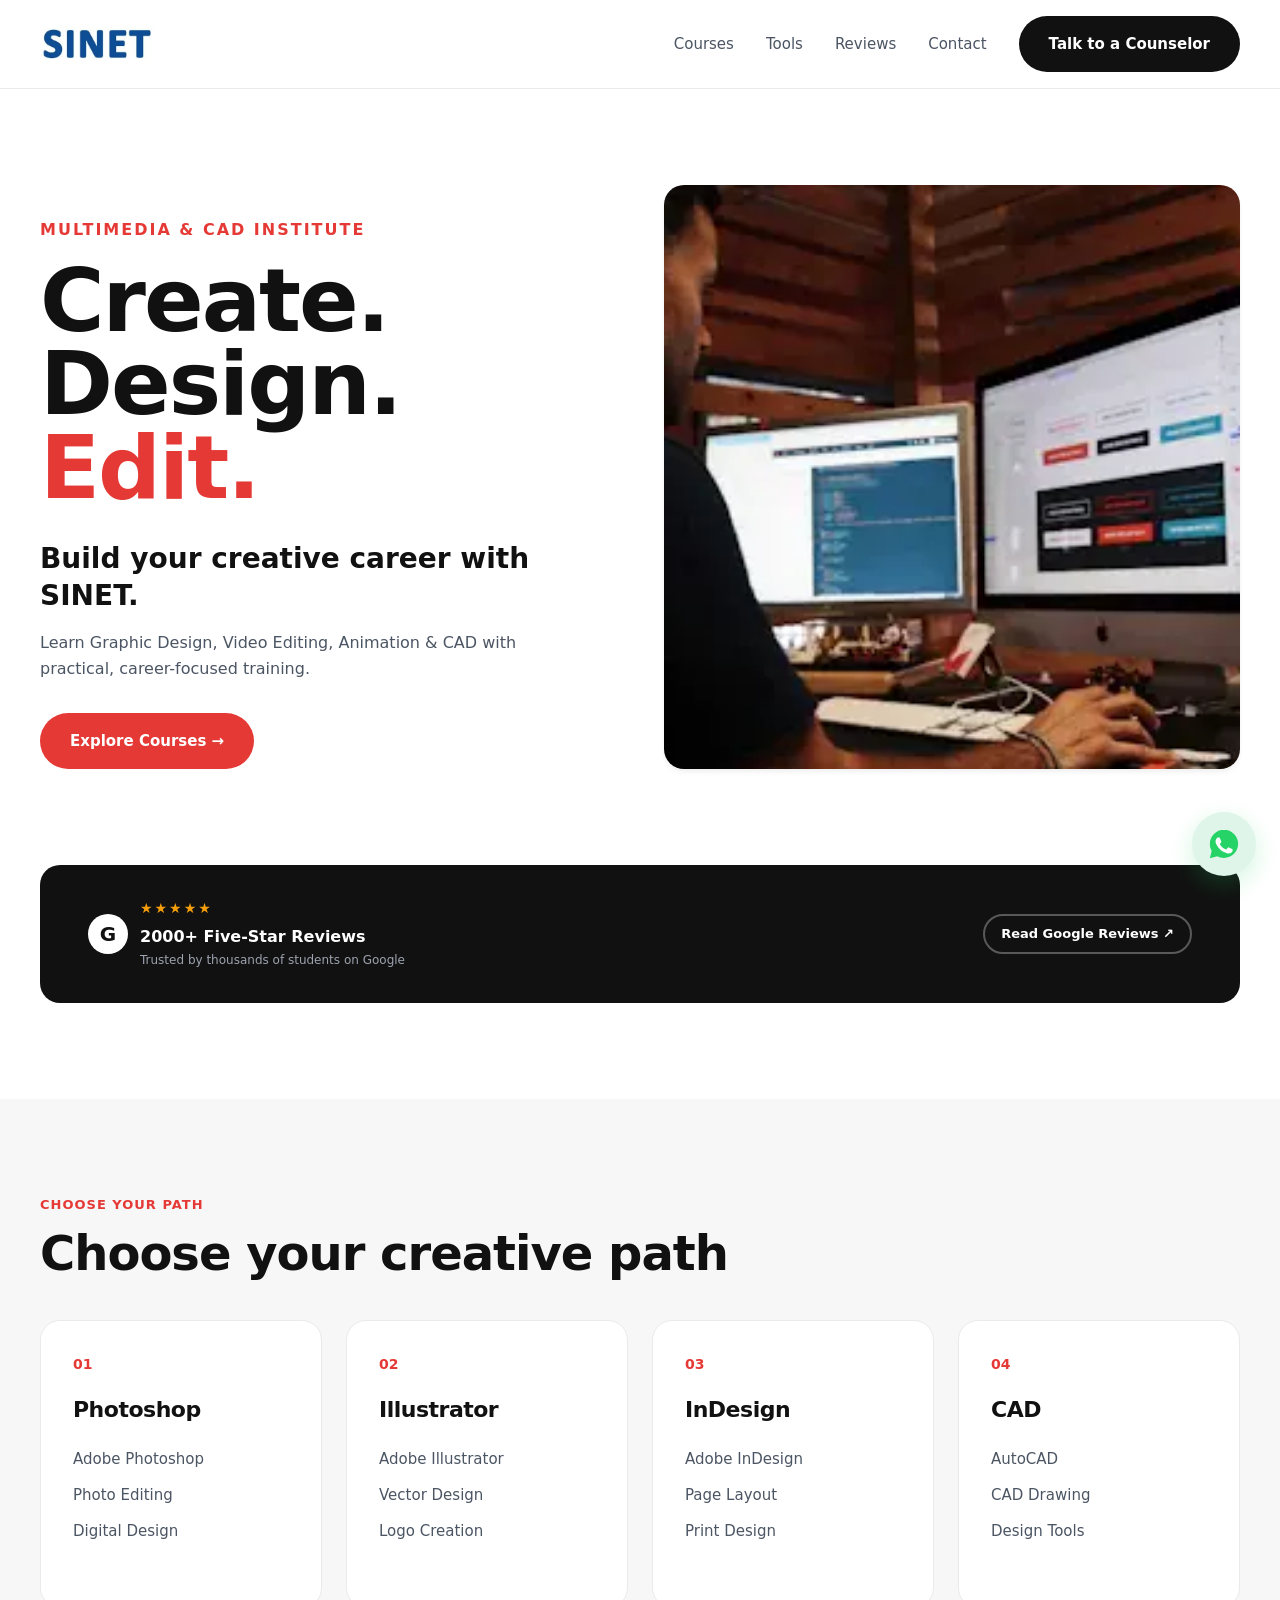
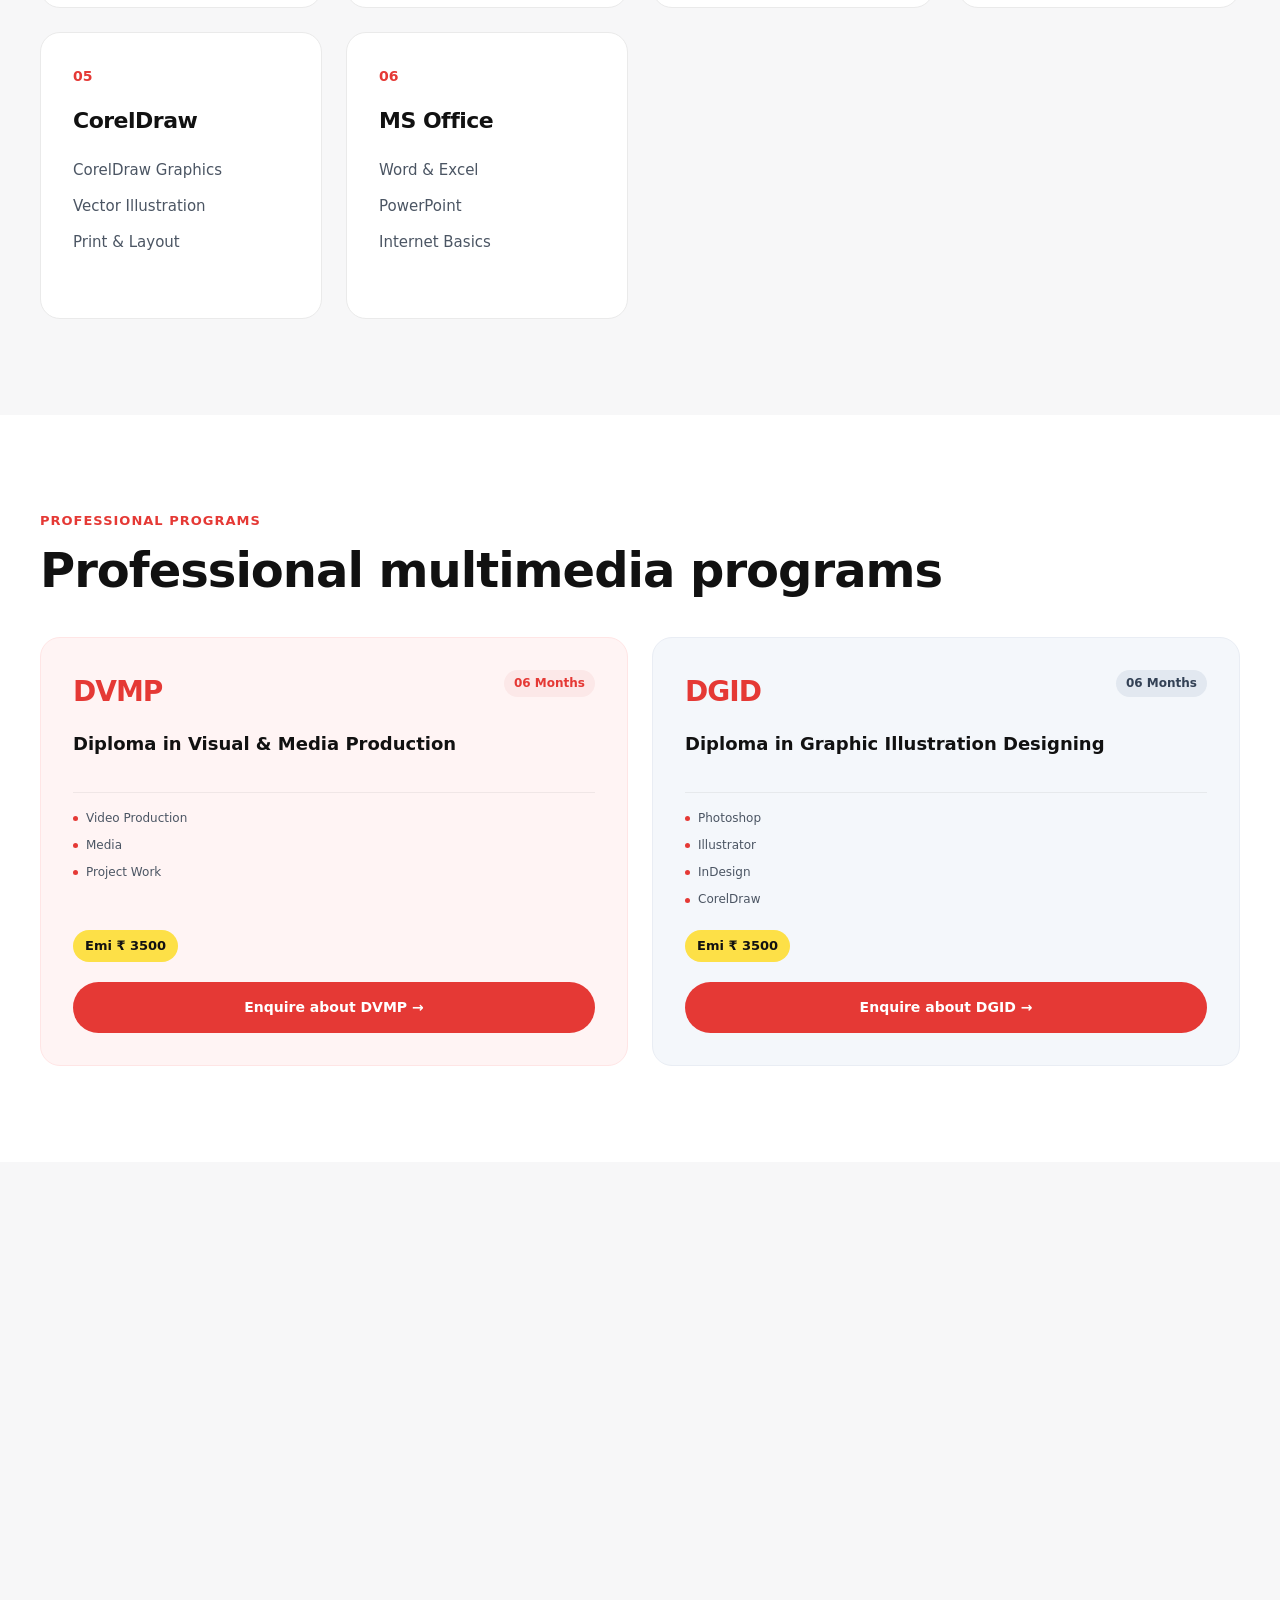
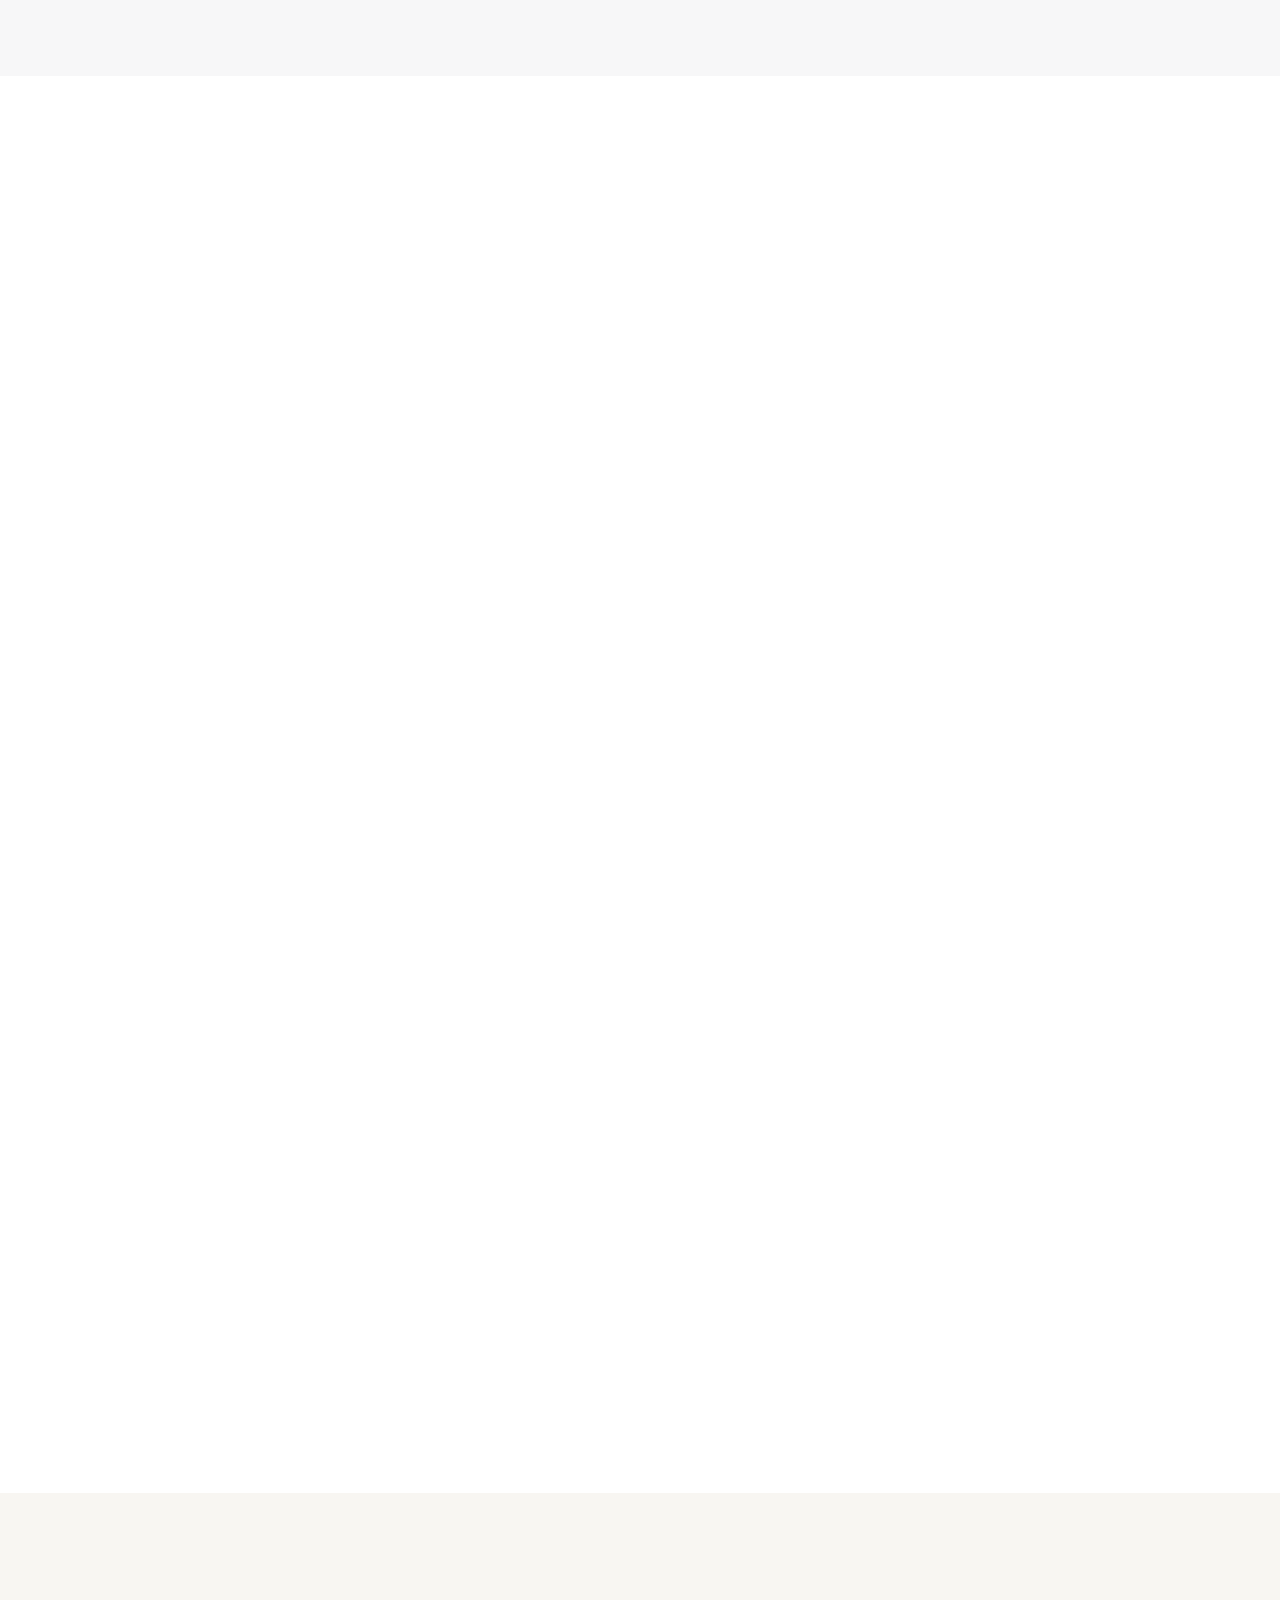
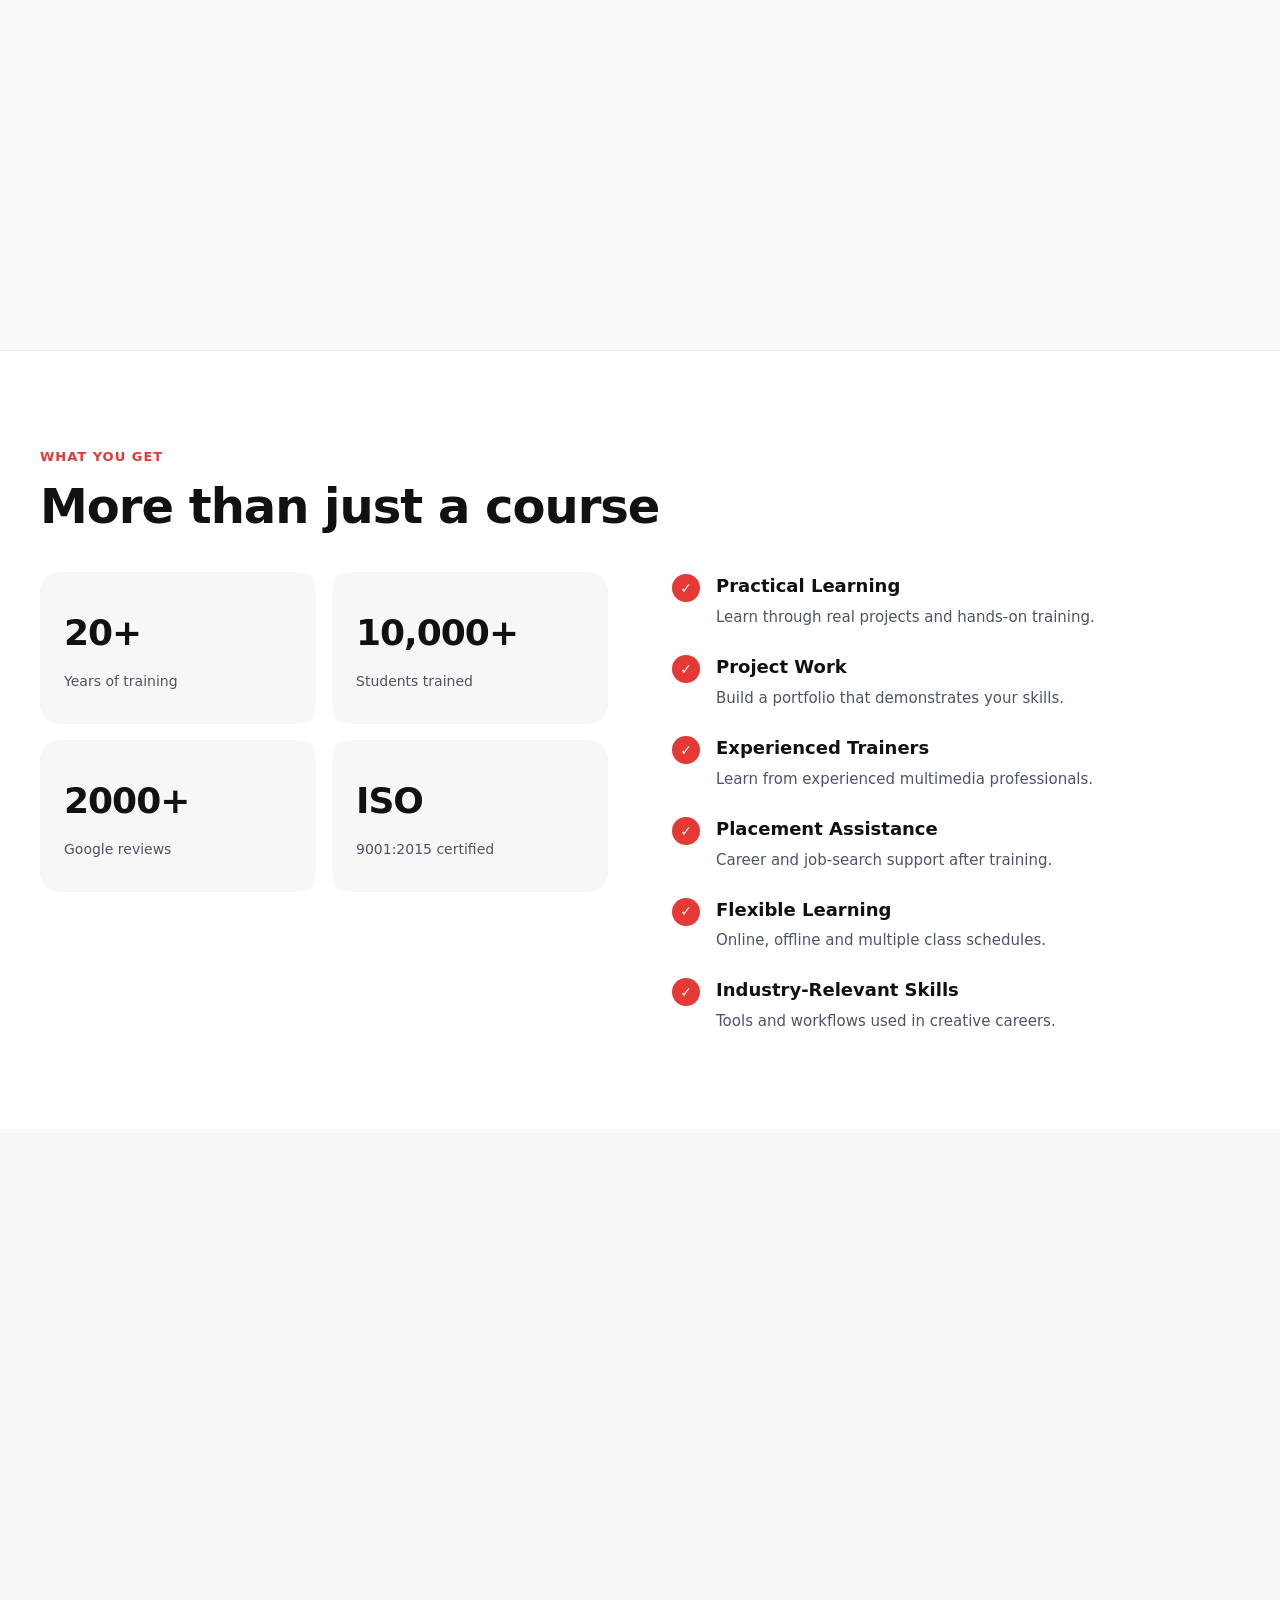
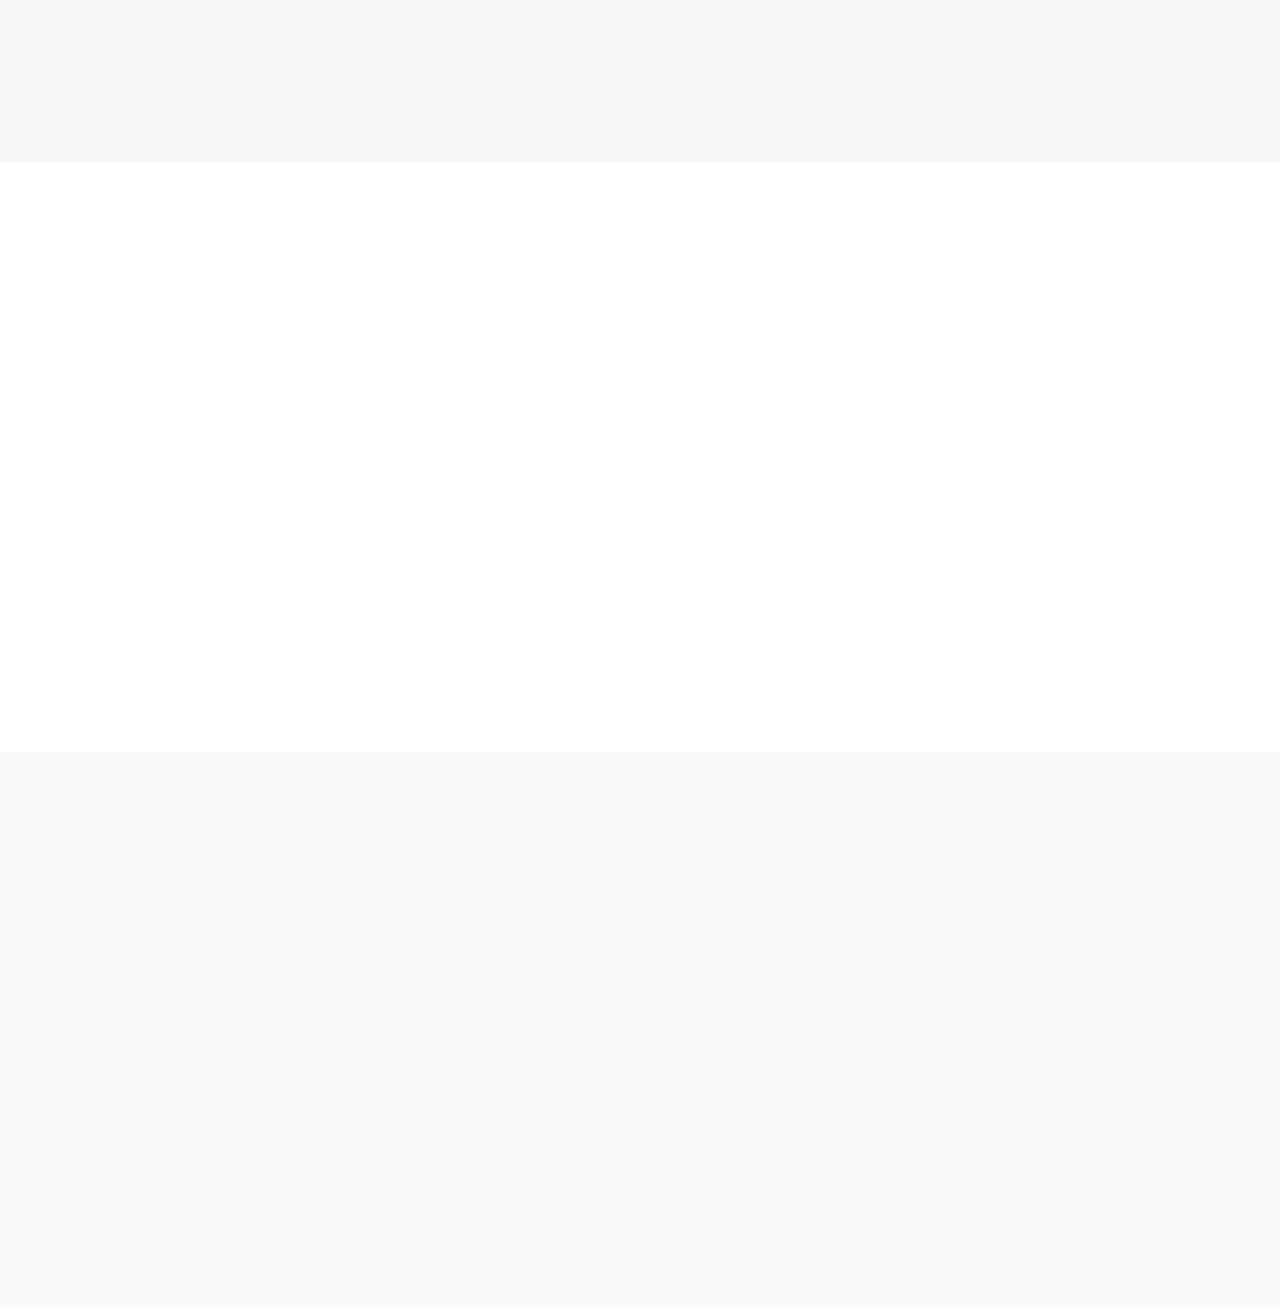
==== commit ea024833: "Eliminate render-blocking font request and remove reflow scroll script for 95+ score" ====
--- a/index.html
+++ b/index.html
@@ -6,15 +6,8 @@
     <title>SINET | Multimedia & CAD Institute</title>
     <meta name="description" content="Learn Graphic Design, Video Editing, Animation & CAD with practical, career-focused training at SINET.">
     
-    <!-- Preconnect to Google Fonts -->
-    <link rel="preconnect" href="https://fonts.googleapis.com">
-    <link rel="preconnect" href="https://fonts.gstatic.com" crossorigin>
-    
     <!-- Preload Critical Local Hero Image for Instant LCP -->
     <link rel="preload" as="image" href="images/hero.webp" type="image/webp" fetchpriority="high">
-
-    <!-- Non-blocking Google Fonts with swap -->
-    <link rel="stylesheet" href="https://fonts.googleapis.com/css2?family=Inter:wght@400;500;600;700;800&display=swap">
     
     <style>
 /* 
@@ -60,7 +53,7 @@
 }
 
 body {
-  font-family: 'Inter', system-ui, -apple-system, sans-serif;
+  font-family: 'Inter', system-ui, -apple-system, BlinkMacSystemFont, "Segoe UI", Roboto, "Helvetica Neue", Arial, sans-serif;
   color: var(--text);
   line-height: 1.6;
   background-color: var(--white);
@@ -2843,26 +2836,7 @@
             link.addEventListener('click', closeNav);
         });
 
-        // Smooth Scrolling for anchor links
-        document.querySelectorAll('a[href^="#"]').forEach(anchor => {
-            anchor.addEventListener('click', function (e) {
-                const targetId = this.getAttribute('href');
-                if (targetId === '#') return;
-                
-                const target = document.querySelector(targetId);
-                if (target) {
-                    e.preventDefault();
-                    const headerOffset = 80;
-                    const elementPosition = target.getBoundingClientRect().top;
-                    const offsetPosition = elementPosition + window.scrollY - headerOffset;
-
-                    window.scrollTo({
-                        top: offsetPosition,
-                        behavior: "smooth"
-                    });
-                }
-            });
-        });
+
     </script>
 </body>
 </html>
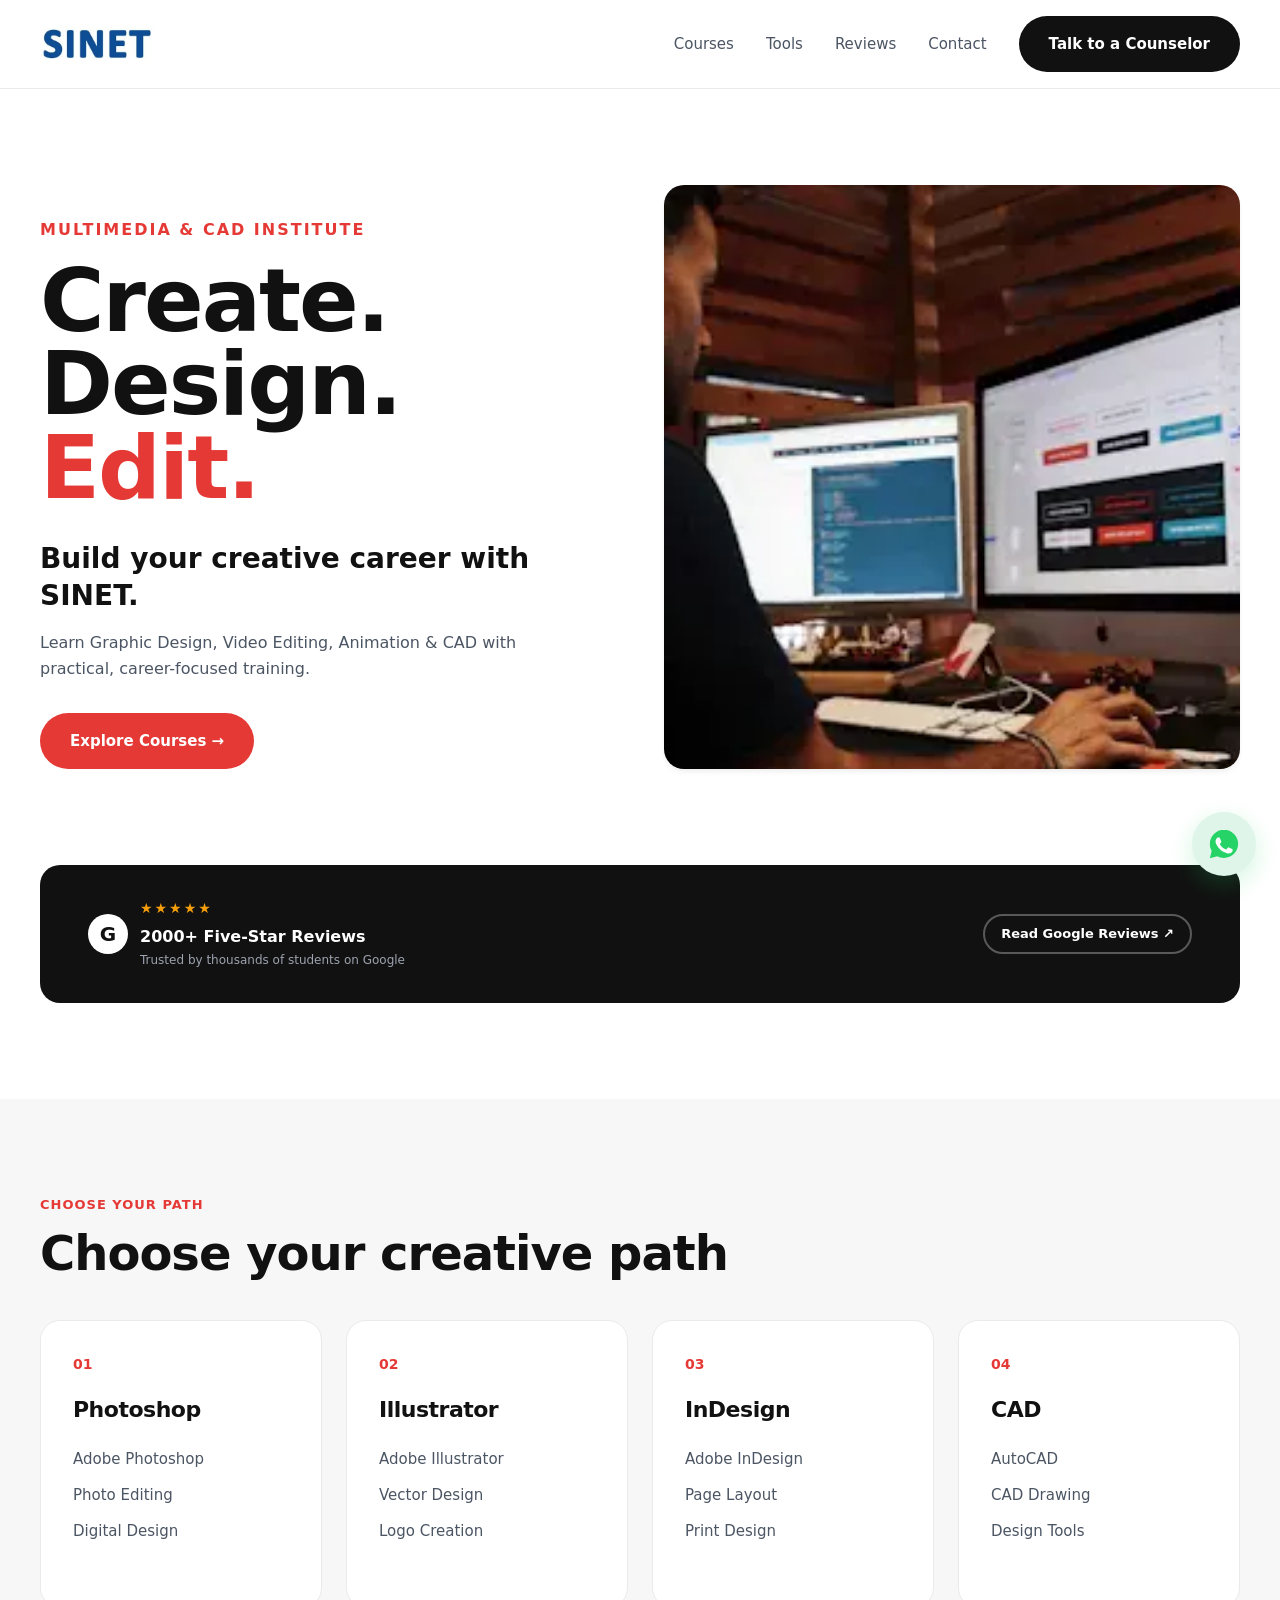
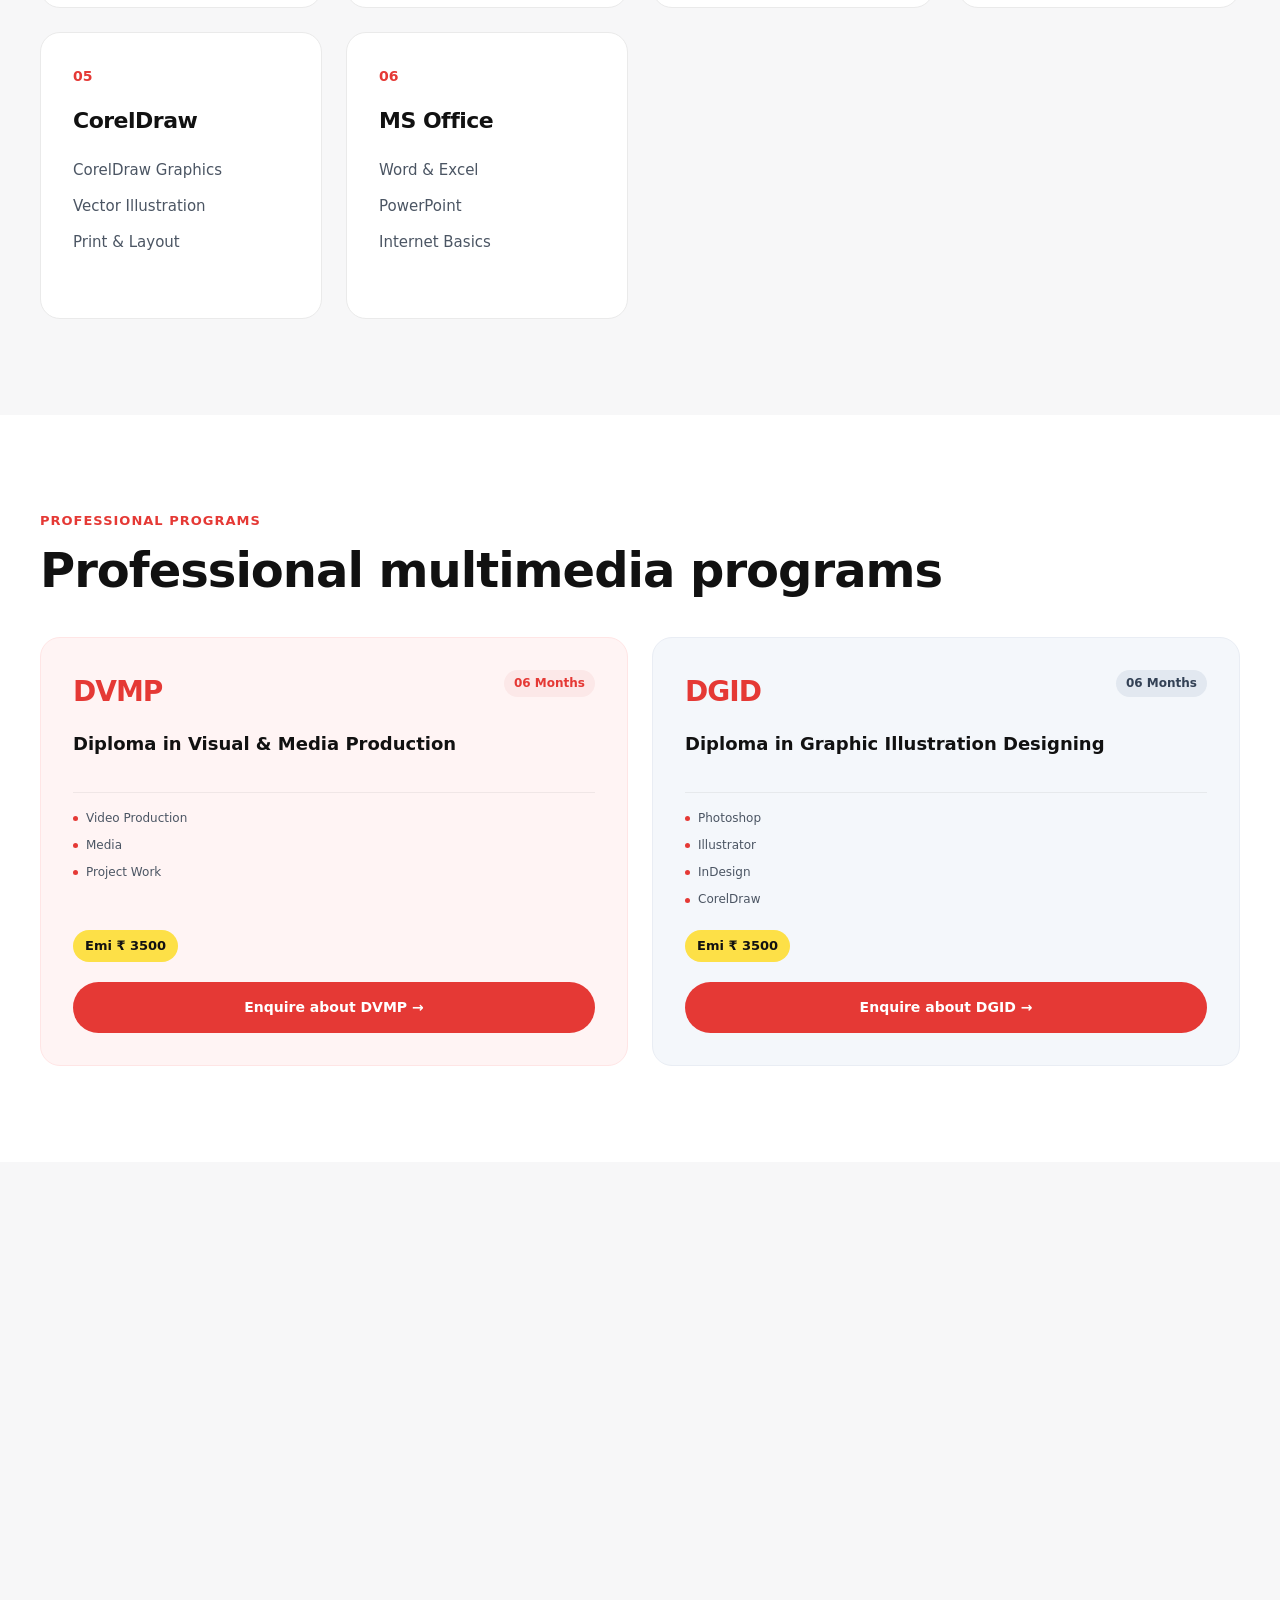
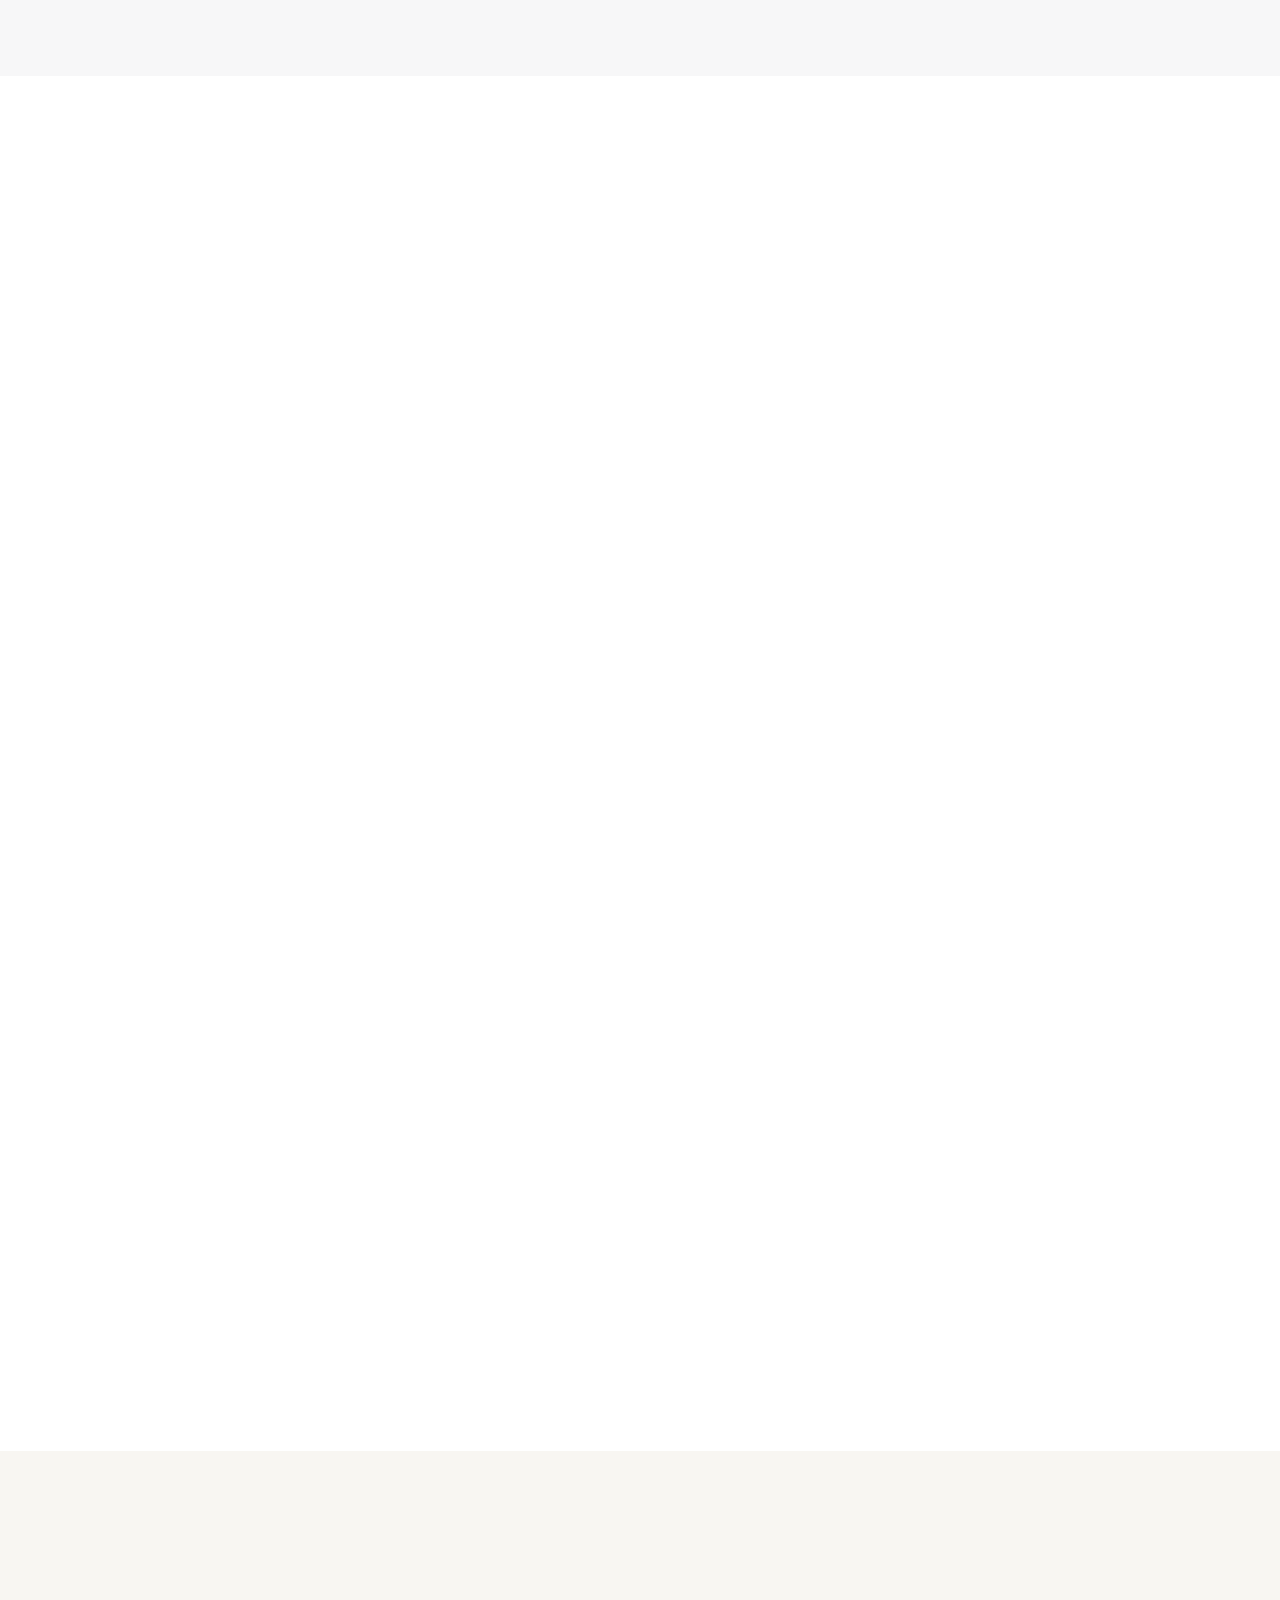
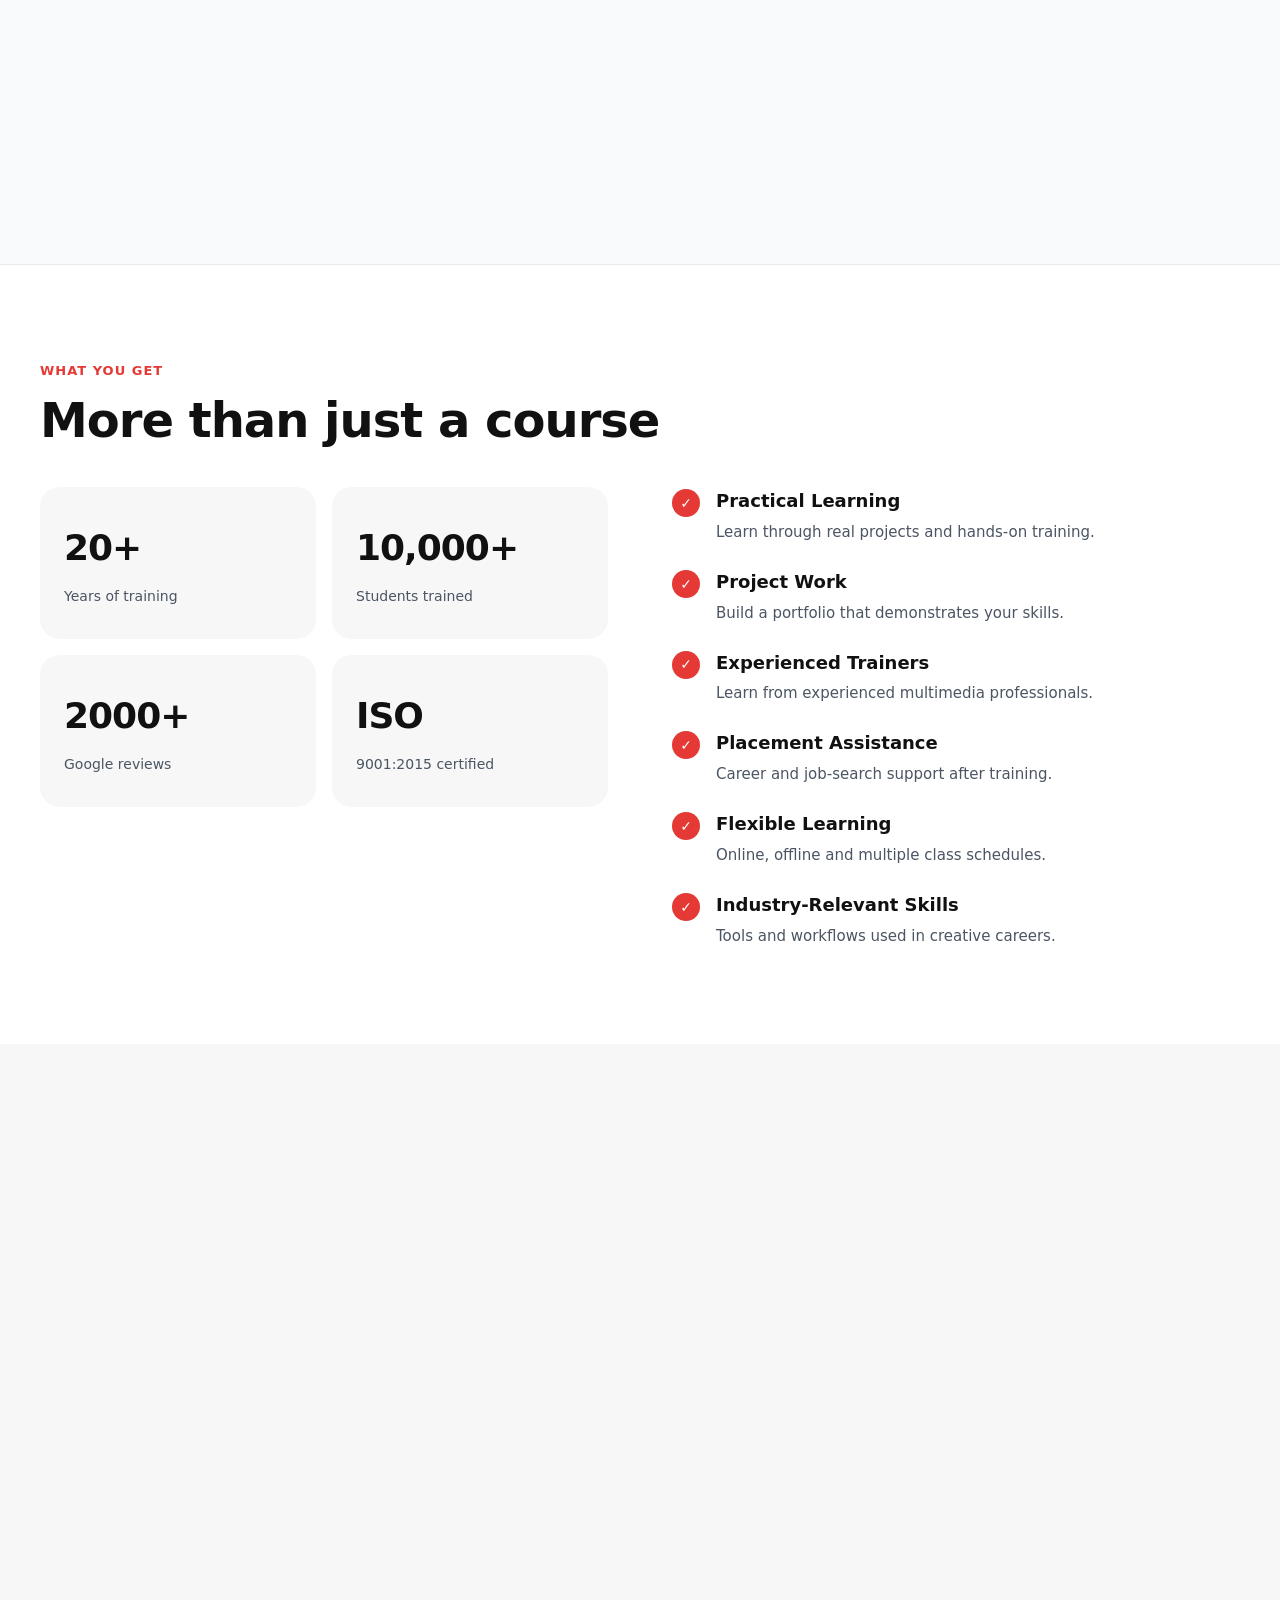
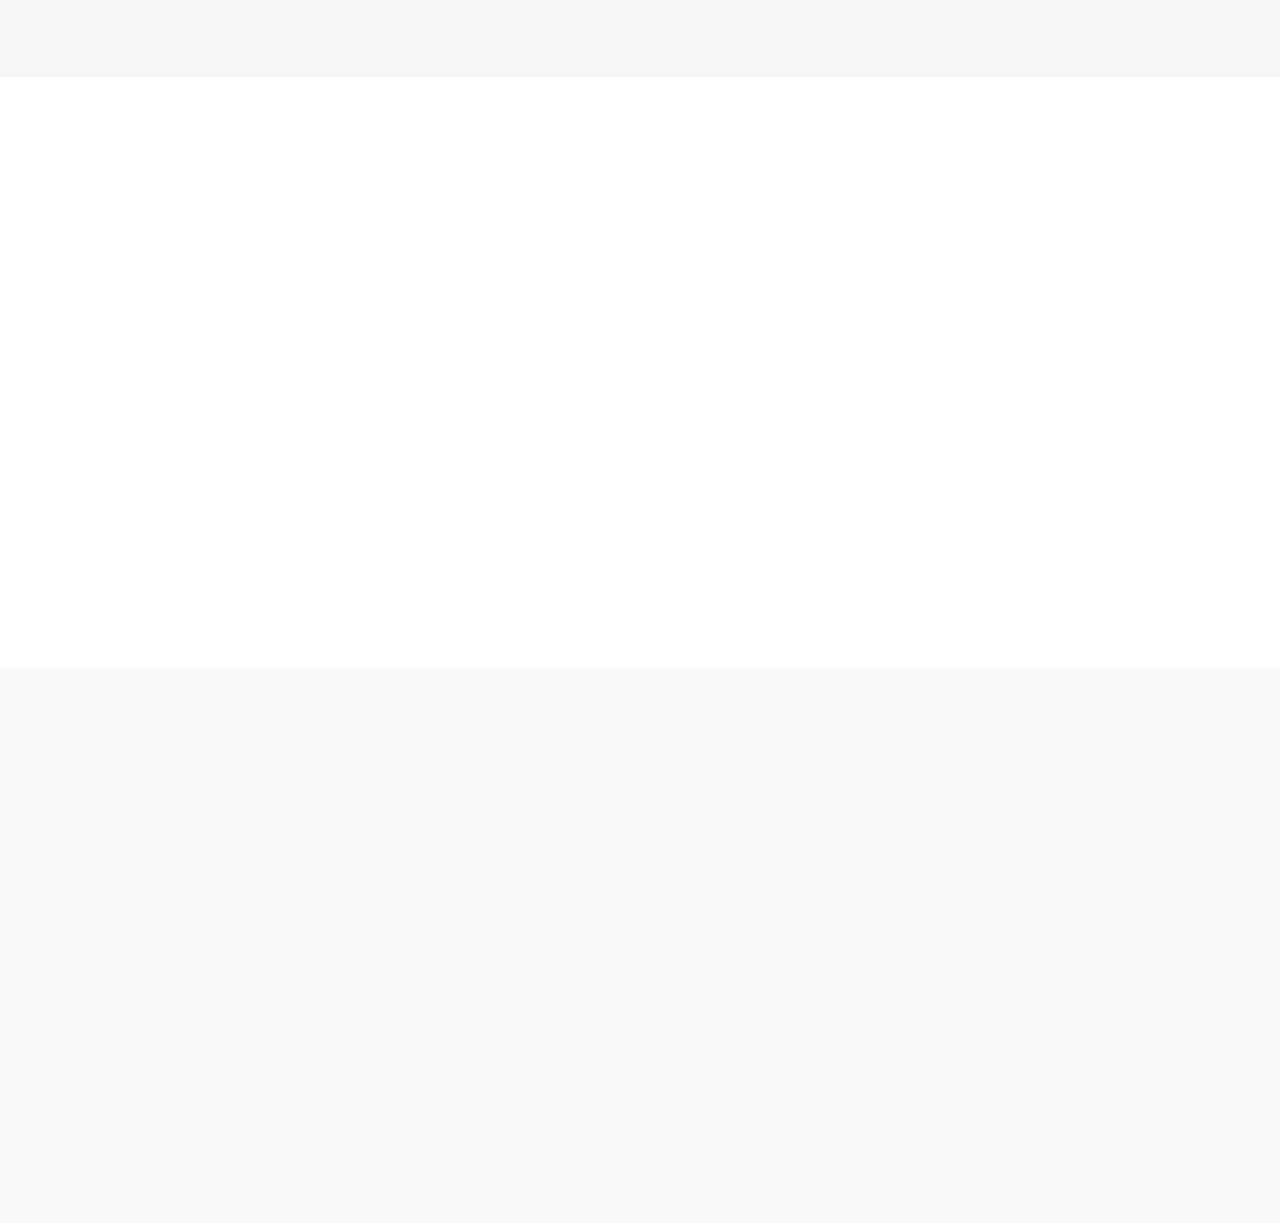
==== commit ba04fd2d: "Remove Search-i rating card and Projects placement card" ====
--- a/index.html
+++ b/index.html
@@ -1945,12 +1945,12 @@
   }
 
   .ratings-grid {
-    grid-template-columns: repeat(5, 1fr);
+    grid-template-columns: repeat(4, 1fr);
     gap: 16px;
   }
 
   .placement-cards {
-    grid-template-columns: repeat(4, 1fr);
+    grid-template-columns: repeat(3, 1fr);
   }
 }
 
@@ -2309,14 +2309,6 @@
                         <span class="primary-text link-arrow">Register Now &rarr;</span>
                     </div>
                 </a>
-                <a href="https://www.sinet.in/Software%20Projects/Projects.aspx" target="_blank" rel="noopener" class="p-card">
-                    <div class="p-card-icon"><img src="images/projects.webp" alt="Projects" class="card-image-icon" width="355" height="252" loading="lazy" decoding="async"></div>
-                    <div class="p-card-content">
-                        <h4>Projects</h4>
-                        <p>Explore our comprehensive database of solved software and multimedia projects.</p>
-                        <span class="primary-text link-arrow">View Projects &rarr;</span>
-                    </div>
-                </a>
                 <a href="https://www.sinet.in/certificates/" target="_blank" rel="noopener" class="p-card">
                     <div class="p-card-icon"><img src="images/magnify.webp" alt="Certification" class="card-image-icon" width="355" height="252" loading="lazy" decoding="async"></div>
                     <div class="p-card-content">
@@ -2414,18 +2406,6 @@
                     <span class="card-cta">Click here to see the rating in Learn Pick.. &rarr;</span>
                 </a>
 
-                <!-- Card 5: searchi.in -->
-                <a href="http://searchi.in/malappuram/perinthalmanna/sinet-accounts-academy/117753/1" target="_blank" rel="noopener" class="rating-card" aria-label="View SINET ratings on Search-i">
-                    <span class="external-link-icon" aria-hidden="true">
-                        <svg width="14" height="14" viewBox="0 0 24 24" fill="none" stroke="currentColor" stroke-width="2" stroke-linecap="round" stroke-linejoin="round"><path d="M18 13v6a2 2 0 0 1-2 2H5a2 2 0 0 1-2-2V8a2 2 0 0 1 2-2h6"></path><polyline points="15 3 21 3 21 9"></polyline><line x1="10" y1="14" x2="21" y2="3"></line></svg>
-                    </span>
-                    <div class="card-logo-wrapper">
-                        <img src="images/sinet-searchi.webp" alt="searchi.in" class="rating-logo-img" width="212" height="75" loading="lazy" decoding="async">
-                    </div>
-                    <div class="card-stars" aria-label="5 out of 5 stars">★★★★★</div>
-                    <p class="card-text">Sinet is five star rated in Searh-i the leading search engine in India.</p>
-                    <span class="card-cta">Click here to see the rating in Search-i.. &rarr;</span>
-                </a>
             </div>
         </div>
     </section>
